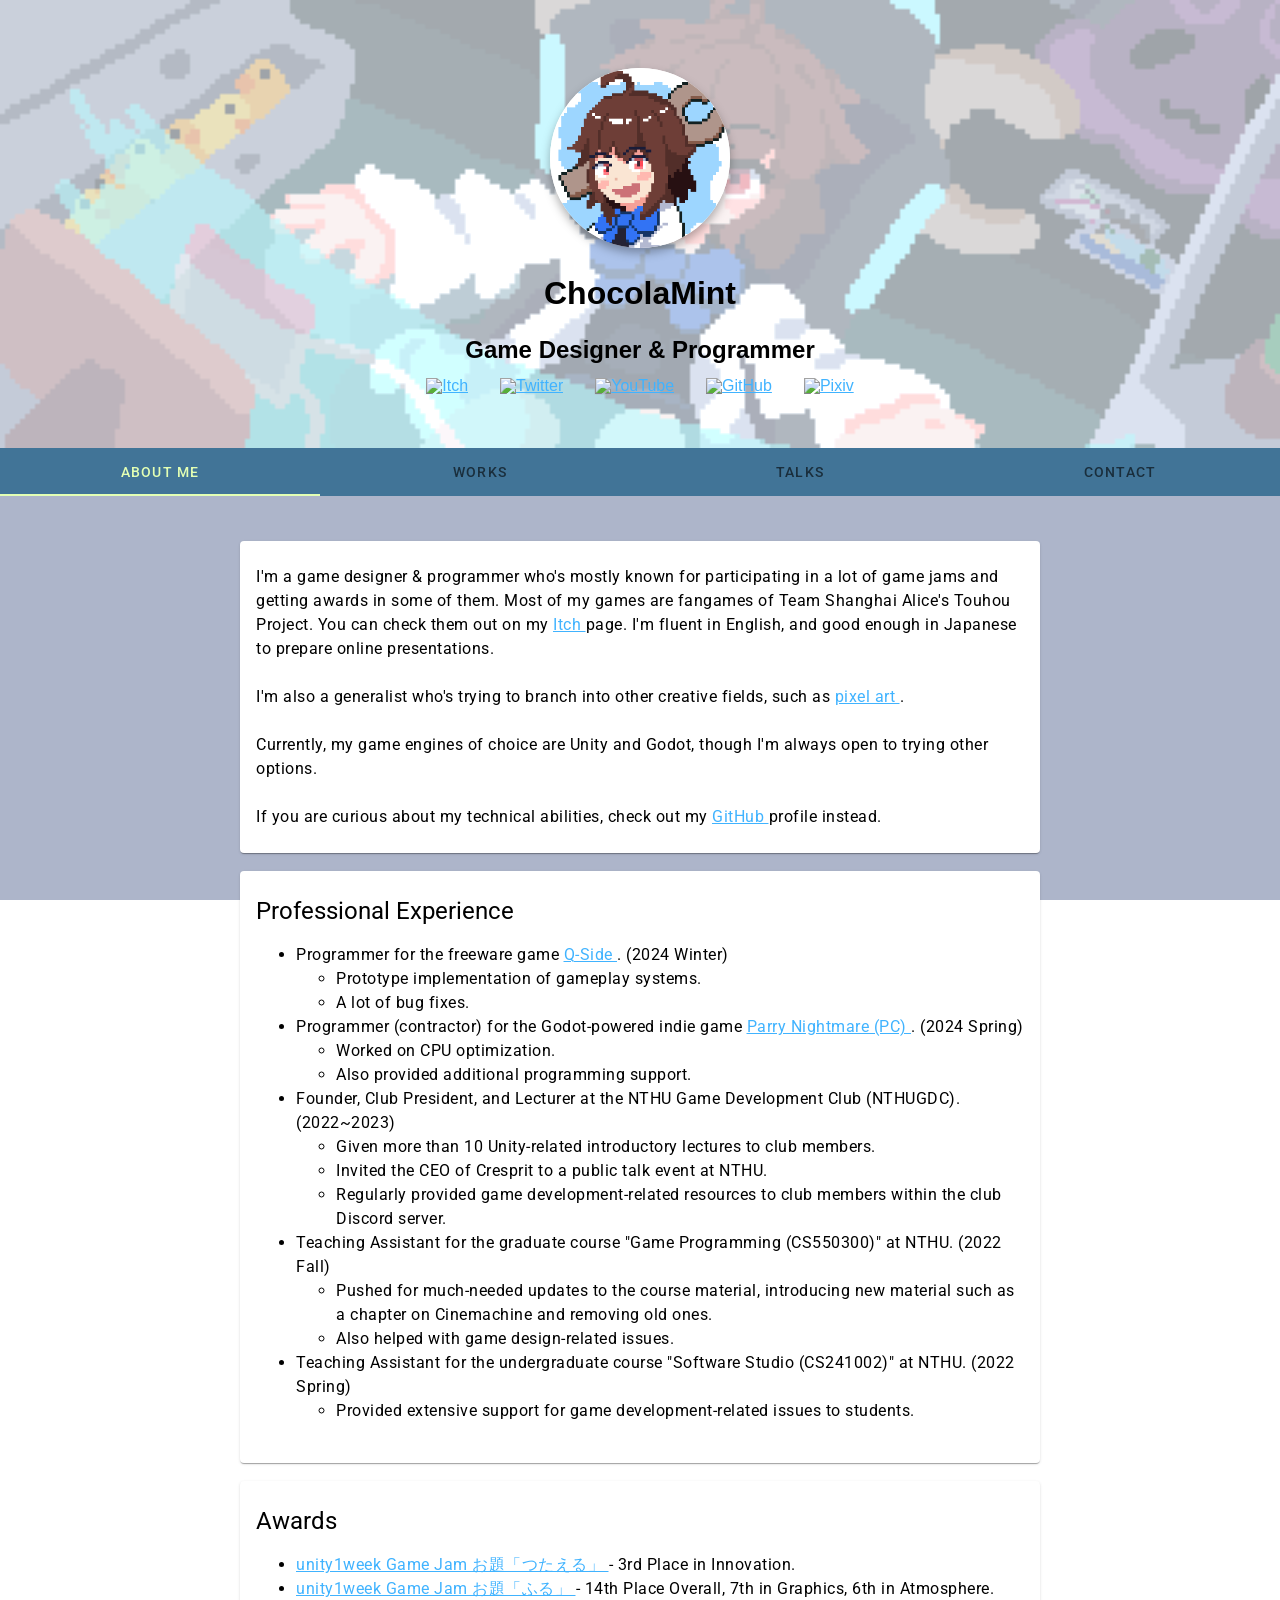
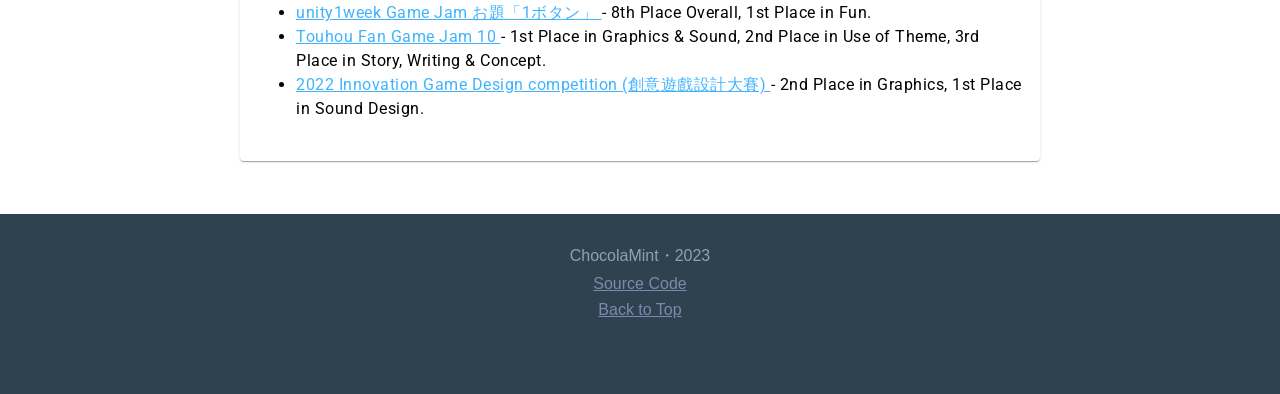
==== index.html @ d9c75a93 "Updates" ====
<!DOCTYPE html>
<html lang="en" style="
max-width: 100vw;
overflow-x: hidden;
font-family:'Trebuchet MS', 'Lucida Sans Unicode', 'Lucida Grande', 'Lucida Sans', Arial, sans-serif;">
	<head>
		<meta charset="utf-8" />
		<title>ChocolaMint | Game Developer</title>
		<link rel="icon" href="./favicon.png" /><!-- SMUI Styles -->
		<link rel="stylesheet" href="/smui.css">
		<!-- Disable dark mode support. It's not worth it. -->
		<!-- <link rel="stylesheet" href="/smui.css" media="(prefers-color-scheme: light)" />
		<link
		  rel="stylesheet"
		  href="/smui-dark.css"
		  media="screen and (prefers-color-scheme: dark)"
		/> -->
		<!-- Material Icons -->
		<link
		rel="stylesheet"
		href="https://fonts.googleapis.com/icon?family=Material+Icons"
		/>
		<!-- Roboto -->
		<link
		rel="stylesheet"
		href="https://fonts.googleapis.com/css?family=Roboto:300,400,500,600,700"
		/>
		<!-- Roboto Mono -->
		<link
		rel="stylesheet"
		href="https://fonts.googleapis.com/css?family=Roboto+Mono"
		/>
		<meta name="viewport" content="width=device-width" />
		<meta name="twitter:card" content="summary"/>
		<meta name="twitter:creator" content="@mintchocolamint"/>
		<meta property="og:url" content="https://chocola-mint.github.io/"/>
		<meta property="og:title" content="ChocolaMint | Game Developer"/>
		<meta property="og:description" content="Primarily a Unity game developer, with interests in many creative fields."/>
		<meta property="og:image" content="https://chocola-mint.github.io/_app/immutable/assets/pfp.1d43b0f7.png"/>
		
		<link href="./_app/immutable/assets/0.60ae09e0.css" rel="stylesheet">
		<link rel="modulepreload" href="./_app/immutable/entry/start.2ab4c7b2.js">
		<link rel="modulepreload" href="./_app/immutable/chunks/index.6505ca0d.js">
		<link rel="modulepreload" href="./_app/immutable/chunks/singletons.123346a7.js">
		<link rel="modulepreload" href="./_app/immutable/chunks/index.0bdc85c2.js">
		<link rel="modulepreload" href="./_app/immutable/entry/app.61a689ea.js">
		<link rel="modulepreload" href="./_app/immutable/nodes/0.50b9c2c6.js">
		<link rel="modulepreload" href="./_app/immutable/chunks/classAdderBuilder.6f523e9e.js">
		<link rel="modulepreload" href="./_app/immutable/chunks/CommonLabel.af6d7fa8.js">
		<link rel="modulepreload" href="./_app/immutable/chunks/animationframe.6c2d92fd.js">
		<link rel="modulepreload" href="./_app/immutable/chunks/stores.284b6453.js">
		<link rel="modulepreload" href="./_app/immutable/chunks/navigation.622e5340.js">
		<link rel="modulepreload" href="./_app/immutable/chunks/OpenInNewTab.e8905700.js">
		<link rel="modulepreload" href="./_app/immutable/nodes/2.5ab613c1.js">
		<link rel="modulepreload" href="./_app/immutable/chunks/Paper.862b4c5c.js">
		<link rel="modulepreload" href="./_app/immutable/chunks/Subtitle.d25e78a5.js"><!-- HEAD_svelte-4kbbjp_START --><link rel="preload" as="image" href="/_app/immutable/assets/itch-io.28e4a34a.svg"><link rel="preload" as="image" href="/_app/immutable/assets/twitter.e86fbac9.svg"><link rel="preload" as="image" href="/_app/immutable/assets/youtube.a72e3cca.svg"><link rel="preload" as="image" href="/_app/immutable/assets/github.7a0dd11e.svg"><link rel="preload" as="image" href="/_app/immutable/assets/pixiv.19b96ef5.png"><link rel="preload" as="image" href="[data-uri]"><link rel="preload" as="image" href="/_app/immutable/assets/banner.f849b83e.png"><!-- HEAD_svelte-4kbbjp_END -->
	</head>
	<body data-sveltekit-preload-data="hover" style="margin:0;">
		<div style="display: contents">




<div class="root" id="top"><div class="bg svelte-14dc48u"></div>
    <header style="background-image:url(/_app/immutable/assets/banner.f849b83e.png)" class="svelte-14dc48u"><div style="height:7.5vh"></div>
        <img src="[data-uri]" class="pfp svelte-14dc48u" alt="Profile">
        <br>
        <h1>ChocolaMint</h1>
        <h2>Game Designer &amp; Programmer</h2>
        <div class="socials svelte-14dc48u"><div class="svelte-2l1e6k"><a href="https://chocola-mint.itch.io" target="_blank" rel="noopener noreferrer" class="svelte-2l1e6k"><img src="/_app/immutable/assets/itch-io.28e4a34a.svg" alt="Itch" class="svelte-2l1e6k">
            </a>
</div>
            <div class="svelte-2l1e6k"><a href="https://twitter.com/mintchocolamint" target="_blank" rel="noopener noreferrer" class="svelte-2l1e6k"><img src="/_app/immutable/assets/twitter.e86fbac9.svg" alt="Twitter" class="svelte-2l1e6k">
            </a>
</div>
            <div class="svelte-2l1e6k"><a href="https://www.youtube.com/@mintchocolamint" target="_blank" rel="noopener noreferrer" class="svelte-2l1e6k"><img src="/_app/immutable/assets/youtube.a72e3cca.svg" alt="YouTube" class="svelte-2l1e6k">
            </a>
</div>
            <div class="svelte-2l1e6k"><a href="https://github.com/chocola-mint" target="_blank" rel="noopener noreferrer" class="svelte-2l1e6k"><img src="/_app/immutable/assets/github.7a0dd11e.svg" alt="GitHub" class="svelte-2l1e6k">
            </a>
</div>
            <div class="svelte-2l1e6k"><a href="https://www.pixiv.net/users/35917669" target="_blank" rel="noopener noreferrer" class="svelte-2l1e6k"><img src="/_app/immutable/assets/pixiv.19b96ef5.png" alt="Pixiv" class="svelte-2l1e6k">
            </a>
</div></div>
        <br></header>
    <div class="main svelte-14dc48u"><div></div>
<div class="mdc-tab-bar" role="tablist" tabindex="0" style="
    position: sticky; top: 0; z-index: 4; background-color:rgb(65, 116, 151);"><div class="mdc-tab-scroller"><div class="mdc-tab-scroller__scroll-area" style=""><div class="mdc-tab-scroller__scroll-content" style=""><a class="mdc-tab mdc-tab--active" style="max-width:25vw" role="tab" aria-selected="true" tabindex="0" href="/" data-sveltekit-preload-data><span class="mdc-tab__content"><span class="mdc-tab__text-label"><div class="label svelte-11iaj42">About Me</div></span>
    </span>
  <span class="mdc-tab-indicator mdc-tab-indicator--active"><span class="mdc-tab-indicator__content mdc-tab-indicator__content--underline" style=""></span>
</span>
  <span class="mdc-tab__ripple"></span></a>
        <a class="mdc-tab" style="max-width:25vw" role="tab" aria-selected="false" tabindex="-1" href="/works" data-sveltekit-preload-data><span class="mdc-tab__content"><span class="mdc-tab__text-label"><div class="label svelte-11iaj42">Works</div></span>
    </span>
  <span class="mdc-tab-indicator"><span class="mdc-tab-indicator__content mdc-tab-indicator__content--underline" style=""></span>
</span>
  <span class="mdc-tab__ripple"></span></a>
        <a class="mdc-tab" style="max-width:25vw" role="tab" aria-selected="false" tabindex="-1" href="/talks" data-sveltekit-preload-data><span class="mdc-tab__content"><span class="mdc-tab__text-label"><div class="label svelte-11iaj42">Talks</div></span>
    </span>
  <span class="mdc-tab-indicator"><span class="mdc-tab-indicator__content mdc-tab-indicator__content--underline" style=""></span>
</span>
  <span class="mdc-tab__ripple"></span></a>
        <a class="mdc-tab" style="max-width:25vw" role="tab" aria-selected="false" tabindex="-1" href="/contact" data-sveltekit-preload-data><span class="mdc-tab__content"><span class="mdc-tab__text-label"><div class="label svelte-11iaj42">Contact</div></span>
    </span>
  <span class="mdc-tab-indicator"><span class="mdc-tab-indicator__content mdc-tab-indicator__content--underline" style=""></span>
</span>
  <span class="mdc-tab__ripple"></span></a>
        </div></div>
</div>
</div>
        <div class="content svelte-14dc48u"><div><div class="smui-paper smui-paper--raised smui-paper--elevation-z1 smui-paper--rounded">
        <div class="smui-paper__content">I&#39;m a game designer &amp; programmer who&#39;s mostly known for participating in a lot of game jams and getting awards in some of them.
            Most of my games are fangames of Team Shanghai Alice&#39;s Touhou Project. You can check them out on my 
            <a href="https://chocola-mint.itch.io" target="_blank" rel="noopener noreferrer" style="">Itch
</a> page. I&#39;m fluent in English, and good enough in Japanese to prepare online presentations.
            <br><br>
            I&#39;m also a generalist who&#39;s trying to branch into other creative fields, such as <a href="https://www.pixiv.net/users/35917669" target="_blank" rel="noopener noreferrer" style="">pixel art
</a>.
            <br><br>
            Currently, my game engines of choice are Unity and Godot, though I&#39;m always open to trying other options.
            <br><br>
            If you are curious about my technical abilities, check out my <a href="https://github.com/chocola-mint" target="_blank" rel="noopener noreferrer" style="">GitHub
</a> profile instead.
        </div>
</div>
    <br>
    <div class="smui-paper smui-paper--raised smui-paper--elevation-z1 smui-paper--rounded"><h5 class="smui-paper__title">Professional Experience</h5>
        <div class="smui-paper__content"><ul><li>Programmer for the freeware game <a href="https://unityroom.com/games/qside" target="_blank" rel="noopener noreferrer" style="">Q-Side
</a>. (2024 Winter)
                    <ul><li>Prototype implementation of gameplay systems.</li>
                        <li>A lot of bug fixes.</li></ul></li>
                <li>Programmer (contractor) for the Godot-powered indie game <a href="https://store.steampowered.com/app/2081230/Parry_Nightmare/" target="_blank" rel="noopener noreferrer" style="">Parry Nightmare (PC)
</a>. (2024 Spring)
                    <ul><li>Worked on CPU optimization.</li>
                        <li>Also provided additional programming support.</li></ul></li>
                <li>Founder, Club President, and Lecturer at the NTHU Game Development Club (NTHUGDC). (2022~2023)
                    <ul><li>Given more than 10 Unity-related introductory lectures to club members.</li>
                        <li>Invited the CEO of Cresprit to a public talk event at NTHU.</li>
                        <li>Regularly provided game development-related resources to club members within the club Discord server.</li></ul></li>
                <li>Teaching Assistant for the graduate course &quot;Game Programming (CS550300)&quot; at NTHU. (2022 Fall)
                    <ul><li>Pushed for much-needed updates to the course material, introducing new material such as a chapter on Cinemachine and removing old ones.</li>
                        <li>Also helped with game design-related issues.</li></ul></li>
                <li>Teaching Assistant for the undergraduate course &quot;Software Studio (CS241002)&quot; at NTHU. (2022 Spring)
                    <ul><li>Provided extensive support for game development-related issues to students.</li></ul></li></ul></div>
</div>
    <br>
    <div class="smui-paper smui-paper--raised smui-paper--elevation-z1 smui-paper--rounded"><h5 class="smui-paper__title">Awards</h5>
        <div class="smui-paper__content"><ul><li><a href="https://unityroom.com/games/shijiquest" target="_blank" rel="noopener noreferrer" style="">unity1week Game Jam お題「つたえる」
</a> - 3rd Place in Innovation.</li>
                <li><a href="https://unityroom.com/games/amebrella" target="_blank" rel="noopener noreferrer" style="">unity1week Game Jam お題「ふる」
</a> - 14th Place Overall, 7th in Graphics, 6th in Atmosphere.</li>
                <li><a href="https://unityroom.com/games/hakase-vs-kaiju" target="_blank" rel="noopener noreferrer" style="">unity1week Game Jam お題「1ボタン」
</a> - 8th Place Overall, 1st Place in Fun.</li>
                <li><a href="https://itch.io/jam/touhou-jam-10/rate/1897690" target="_blank" rel="noopener noreferrer" style="">Touhou Fan Game Jam 10
</a> - 1st Place in Graphics &amp; Sound, 2nd Place in Use of Theme, 3rd Place in Story, Writing &amp; Concept.</li>
                <li><a href="https://chocola-mint.itch.io/lucid-dive" target="_blank" rel="noopener noreferrer" style="">2022 Innovation Game Design competition (創意遊戲設計大賽)
</a> - 2nd Place in Graphics, 1st Place in Sound Design.</li></ul></div>
</div>
    
</div></div>
        <br></div>
    <footer class="svelte-14dc48u"><div style="position:relative;top:2em;align-items:center;display:flex;flex-direction:column;gap=10px"><div>ChocolaMint・2023</div>
            <div style="margin-top:0.5em"><a href="https://github.com/chocola-mint/chocola-mint.github.io" target="_blank" rel="noopener noreferrer" style="color:rgb(126, 136, 175)">Source Code
</a></div>
            
            <div style="margin-top:0.5em"><a href="#top" style="color:rgb(126, 136, 175)">Back to Top</a></div></div></footer>
</div>


			
			<script>
				{
					__sveltekit_tthb94 = {
						base: new URL(".", location).pathname.slice(0, -1),
						env: {}
					};

					const element = document.currentScript.parentElement;

					const data = [null,null];

					Promise.all([
						import("./_app/immutable/entry/start.2ab4c7b2.js"),
						import("./_app/immutable/entry/app.61a689ea.js")
					]).then(([kit, app]) => {
						kit.start(app, element, {
							node_ids: [0, 2],
							data,
							form: null,
							error: null
						});
					});
				}
			</script>
		</div>
	</body>
</html>
---- smui.css ----
html,body{background-color:#fff;color:#000}a{color:#40b3ff}a:visited{color:#007dcf}.mdc-touch-target-wrapper{display:inline}.mdc-elevation-overlay{position:absolute;border-radius:inherit;pointer-events:none;opacity:0;opacity:var(--mdc-elevation-overlay-opacity, 0);transition:opacity 280ms cubic-bezier(0.4, 0, 0.2, 1);background-color:#fff;background-color:var(--mdc-elevation-overlay-color, #fff)}.mdc-button{position:relative;display:inline-flex;align-items:center;justify-content:center;box-sizing:border-box;min-width:64px;border:none;outline:none;line-height:inherit;user-select:none;-webkit-appearance:none;overflow:visible;vertical-align:middle;background:rgba(0,0,0,0)}.mdc-button .mdc-elevation-overlay{width:100%;height:100%;top:0;left:0}.mdc-button::-moz-focus-inner{padding:0;border:0}.mdc-button:active{outline:none}.mdc-button:hover{cursor:pointer}.mdc-button:disabled{cursor:default;pointer-events:none}.mdc-button .mdc-button__icon{margin-left:0;margin-right:8px;display:inline-block;position:relative;vertical-align:top}[dir=rtl] .mdc-button .mdc-button__icon,.mdc-button .mdc-button__icon[dir=rtl]{margin-left:8px;margin-right:0}.mdc-button .mdc-button__label{position:relative}.mdc-button .mdc-button__focus-ring{display:none}@media screen and (forced-colors: active){.mdc-button.mdc-ripple-upgraded--background-focused .mdc-button__focus-ring,.mdc-button:not(.mdc-ripple-upgraded):focus .mdc-button__focus-ring{pointer-events:none;border:2px solid rgba(0,0,0,0);border-radius:6px;box-sizing:content-box;position:absolute;top:50%;left:50%;transform:translate(-50%, -50%);height:calc(100% + 4px);width:calc(100% + 4px);display:block}}@media screen and (forced-colors: active)and (forced-colors: active){.mdc-button.mdc-ripple-upgraded--background-focused .mdc-button__focus-ring,.mdc-button:not(.mdc-ripple-upgraded):focus .mdc-button__focus-ring{border-color:CanvasText}}@media screen and (forced-colors: active){.mdc-button.mdc-ripple-upgraded--background-focused .mdc-button__focus-ring::after,.mdc-button:not(.mdc-ripple-upgraded):focus .mdc-button__focus-ring::after{content:"";border:2px solid rgba(0,0,0,0);border-radius:8px;display:block;position:absolute;top:50%;left:50%;transform:translate(-50%, -50%);height:calc(100% + 4px);width:calc(100% + 4px)}}@media screen and (forced-colors: active)and (forced-colors: active){.mdc-button.mdc-ripple-upgraded--background-focused .mdc-button__focus-ring::after,.mdc-button:not(.mdc-ripple-upgraded):focus .mdc-button__focus-ring::after{border-color:CanvasText}}.mdc-button .mdc-button__touch{position:absolute;top:50%;height:48px;left:0;right:0;transform:translateY(-50%)}.mdc-button__label+.mdc-button__icon{margin-left:8px;margin-right:0}[dir=rtl] .mdc-button__label+.mdc-button__icon,.mdc-button__label+.mdc-button__icon[dir=rtl]{margin-left:0;margin-right:8px}svg.mdc-button__icon{fill:currentColor}.mdc-button--touch{margin-top:6px;margin-bottom:6px}.mdc-button{-moz-osx-font-smoothing:grayscale;-webkit-font-smoothing:antialiased;font-family:Roboto, sans-serif;font-family:var(--mdc-typography-button-font-family, var(--mdc-typography-font-family, Roboto, sans-serif));text-decoration:none;text-decoration:var(--mdc-typography-button-text-decoration, none)}.mdc-button{padding:0 8px 0 8px}.mdc-button--unelevated{transition:box-shadow 280ms cubic-bezier(0.4, 0, 0.2, 1);padding:0 16px 0 16px}.mdc-button--unelevated.mdc-button--icon-trailing{padding:0 12px 0 16px}.mdc-button--unelevated.mdc-button--icon-leading{padding:0 16px 0 12px}.mdc-button--raised{transition:box-shadow 280ms cubic-bezier(0.4, 0, 0.2, 1);padding:0 16px 0 16px}.mdc-button--raised.mdc-button--icon-trailing{padding:0 12px 0 16px}.mdc-button--raised.mdc-button--icon-leading{padding:0 16px 0 12px}.mdc-button--outlined{border-style:solid;transition:border 280ms cubic-bezier(0.4, 0, 0.2, 1)}.mdc-button--outlined .mdc-button__ripple{border-style:solid;border-color:rgba(0,0,0,0)}@keyframes mdc-ripple-fg-radius-in{from{animation-timing-function:cubic-bezier(0.4, 0, 0.2, 1);transform:translate(var(--mdc-ripple-fg-translate-start, 0)) scale(1)}to{transform:translate(var(--mdc-ripple-fg-translate-end, 0)) scale(var(--mdc-ripple-fg-scale, 1))}}@keyframes mdc-ripple-fg-opacity-in{from{animation-timing-function:linear;opacity:0}to{opacity:var(--mdc-ripple-fg-opacity, 0)}}@keyframes mdc-ripple-fg-opacity-out{from{animation-timing-function:linear;opacity:var(--mdc-ripple-fg-opacity, 0)}to{opacity:0}}.mdc-button{--mdc-ripple-fg-size: 0;--mdc-ripple-left: 0;--mdc-ripple-top: 0;--mdc-ripple-fg-scale: 1;--mdc-ripple-fg-translate-end: 0;--mdc-ripple-fg-translate-start: 0;-webkit-tap-highlight-color:rgba(0,0,0,0);will-change:transform,opacity}.mdc-button .mdc-button__ripple::before,.mdc-button .mdc-button__ripple::after{position:absolute;border-radius:50%;opacity:0;pointer-events:none;content:""}.mdc-button .mdc-button__ripple::before{transition:opacity 15ms linear,background-color 15ms linear;z-index:1;z-index:var(--mdc-ripple-z-index, 1)}.mdc-button .mdc-button__ripple::after{z-index:0;z-index:var(--mdc-ripple-z-index, 0)}.mdc-button.mdc-ripple-upgraded .mdc-button__ripple::before{transform:scale(var(--mdc-ripple-fg-scale, 1))}.mdc-button.mdc-ripple-upgraded .mdc-button__ripple::after{top:0;left:0;transform:scale(0);transform-origin:center center}.mdc-button.mdc-ripple-upgraded--unbounded .mdc-button__ripple::after{top:var(--mdc-ripple-top, 0);left:var(--mdc-ripple-left, 0)}.mdc-button.mdc-ripple-upgraded--foreground-activation .mdc-button__ripple::after{animation:mdc-ripple-fg-radius-in 225ms forwards,mdc-ripple-fg-opacity-in 75ms forwards}.mdc-button.mdc-ripple-upgraded--foreground-deactivation .mdc-button__ripple::after{animation:mdc-ripple-fg-opacity-out 150ms;transform:translate(var(--mdc-ripple-fg-translate-end, 0)) scale(var(--mdc-ripple-fg-scale, 1))}.mdc-button .mdc-button__ripple::before,.mdc-button .mdc-button__ripple::after{top:calc(50% - 100%);left:calc(50% - 100%);width:200%;height:200%}.mdc-button.mdc-ripple-upgraded .mdc-button__ripple::after{width:var(--mdc-ripple-fg-size, 100%);height:var(--mdc-ripple-fg-size, 100%)}.mdc-button__ripple{position:absolute;box-sizing:content-box;overflow:hidden;z-index:0;top:0;left:0;bottom:0;right:0}.mdc-button{font-family:Roboto, sans-serif;font-family:var(--mdc-text-button-label-text-font, var(--mdc-typography-button-font-family, var(--mdc-typography-font-family, Roboto, sans-serif)));font-size:0.875rem;font-size:var(--mdc-text-button-label-text-size, var(--mdc-typography-button-font-size, 0.875rem));letter-spacing:0.0892857143em;letter-spacing:var(--mdc-text-button-label-text-tracking, var(--mdc-typography-button-letter-spacing, 0.0892857143em));font-weight:500;font-weight:var(--mdc-text-button-label-text-weight, var(--mdc-typography-button-font-weight, 500));text-transform:uppercase;text-transform:var(--mdc-text-button-label-text-transform, var(--mdc-typography-button-text-transform, uppercase));height:36px;height:var(--mdc-text-button-container-height, 36px);border-radius:4px;border-radius:var(--mdc-text-button-container-shape, var(--mdc-shape-small, 4px))}.mdc-button:not(:disabled){color:#e3ffb4;color:var(--mdc-text-button-label-text-color, var(--mdc-theme-primary, #e3ffb4))}.mdc-button:disabled{color:rgba(0, 0, 0, 0.38);color:var(--mdc-text-button-disabled-label-text-color, rgba(0, 0, 0, 0.38))}.mdc-button .mdc-button__icon{font-size:1.125rem;font-size:var(--mdc-text-button-with-icon-icon-size, 1.125rem);width:1.125rem;width:var(--mdc-text-button-with-icon-icon-size, 1.125rem);height:1.125rem;height:var(--mdc-text-button-with-icon-icon-size, 1.125rem)}.mdc-button .mdc-button__ripple::before,.mdc-button .mdc-button__ripple::after{background-color:#e3ffb4;background-color:var(--mdc-text-button-hover-state-layer-color, var(--mdc-theme-primary, #e3ffb4))}.mdc-button:hover .mdc-button__ripple::before,.mdc-button.mdc-ripple-surface--hover .mdc-button__ripple::before{opacity:0.04;opacity:var(--mdc-text-button-hover-state-layer-opacity, 0.04)}.mdc-button.mdc-ripple-upgraded--background-focused .mdc-button__ripple::before,.mdc-button:not(.mdc-ripple-upgraded):focus .mdc-button__ripple::before{transition-duration:75ms;opacity:0.12;opacity:var(--mdc-text-button-focus-state-layer-opacity, 0.12)}.mdc-button:not(.mdc-ripple-upgraded) .mdc-button__ripple::after{transition:opacity 150ms linear}.mdc-button:not(.mdc-ripple-upgraded):active .mdc-button__ripple::after{transition-duration:75ms;opacity:0.12;opacity:var(--mdc-text-button-pressed-state-layer-opacity, 0.12)}.mdc-button.mdc-ripple-upgraded{--mdc-ripple-fg-opacity:var(--mdc-text-button-pressed-state-layer-opacity, 0.12)}.mdc-button .mdc-button__ripple{border-radius:4px;border-radius:var(--mdc-text-button-container-shape, var(--mdc-shape-small, 4px))}.mdc-button--unelevated{font-family:Roboto, sans-serif;font-family:var(--mdc-filled-button-label-text-font, var(--mdc-typography-button-font-family, var(--mdc-typography-font-family, Roboto, sans-serif)));font-size:0.875rem;font-size:var(--mdc-filled-button-label-text-size, var(--mdc-typography-button-font-size, 0.875rem));letter-spacing:0.0892857143em;letter-spacing:var(--mdc-filled-button-label-text-tracking, var(--mdc-typography-button-letter-spacing, 0.0892857143em));font-weight:500;font-weight:var(--mdc-filled-button-label-text-weight, var(--mdc-typography-button-font-weight, 500));text-transform:uppercase;text-transform:var(--mdc-filled-button-label-text-transform, var(--mdc-typography-button-text-transform, uppercase));height:36px;height:var(--mdc-filled-button-container-height, 36px);border-radius:4px;border-radius:var(--mdc-filled-button-container-shape, var(--mdc-shape-small, 4px))}.mdc-button--unelevated:not(:disabled){background-color:#e3ffb4;background-color:var(--mdc-filled-button-container-color, var(--mdc-theme-primary, #e3ffb4))}.mdc-button--unelevated:disabled{background-color:rgba(0, 0, 0, 0.12);background-color:var(--mdc-filled-button-disabled-container-color, rgba(0, 0, 0, 0.12))}.mdc-button--unelevated:not(:disabled){color:#000;color:var(--mdc-filled-button-label-text-color, var(--mdc-theme-on-primary, #000))}.mdc-button--unelevated:disabled{color:rgba(0, 0, 0, 0.38);color:var(--mdc-filled-button-disabled-label-text-color, rgba(0, 0, 0, 0.38))}.mdc-button--unelevated .mdc-button__icon{font-size:1.125rem;font-size:var(--mdc-filled-button-with-icon-icon-size, 1.125rem);width:1.125rem;width:var(--mdc-filled-button-with-icon-icon-size, 1.125rem);height:1.125rem;height:var(--mdc-filled-button-with-icon-icon-size, 1.125rem)}.mdc-button--unelevated .mdc-button__ripple::before,.mdc-button--unelevated .mdc-button__ripple::after{background-color:#000;background-color:var(--mdc-filled-button-hover-state-layer-color, var(--mdc-theme-on-primary, #000))}.mdc-button--unelevated:hover .mdc-button__ripple::before,.mdc-button--unelevated.mdc-ripple-surface--hover .mdc-button__ripple::before{opacity:0.08;opacity:var(--mdc-filled-button-hover-state-layer-opacity, 0.08)}.mdc-button--unelevated.mdc-ripple-upgraded--background-focused .mdc-button__ripple::before,.mdc-button--unelevated:not(.mdc-ripple-upgraded):focus .mdc-button__ripple::before{transition-duration:75ms;opacity:0.24;opacity:var(--mdc-filled-button-focus-state-layer-opacity, 0.24)}.mdc-button--unelevated:not(.mdc-ripple-upgraded) .mdc-button__ripple::after{transition:opacity 150ms linear}.mdc-button--unelevated:not(.mdc-ripple-upgraded):active .mdc-button__ripple::after{transition-duration:75ms;opacity:0.24;opacity:var(--mdc-filled-button-pressed-state-layer-opacity, 0.24)}.mdc-button--unelevated.mdc-ripple-upgraded{--mdc-ripple-fg-opacity:var(--mdc-filled-button-pressed-state-layer-opacity, 0.24)}.mdc-button--unelevated .mdc-button__ripple{border-radius:4px;border-radius:var(--mdc-filled-button-container-shape, var(--mdc-shape-small, 4px))}.mdc-button--raised{font-family:Roboto, sans-serif;font-family:var(--mdc-protected-button-label-text-font, var(--mdc-typography-button-font-family, var(--mdc-typography-font-family, Roboto, sans-serif)));font-size:0.875rem;font-size:var(--mdc-protected-button-label-text-size, var(--mdc-typography-button-font-size, 0.875rem));letter-spacing:0.0892857143em;letter-spacing:var(--mdc-protected-button-label-text-tracking, var(--mdc-typography-button-letter-spacing, 0.0892857143em));font-weight:500;font-weight:var(--mdc-protected-button-label-text-weight, var(--mdc-typography-button-font-weight, 500));text-transform:uppercase;text-transform:var(--mdc-protected-button-label-text-transform, var(--mdc-typography-button-text-transform, uppercase));height:36px;height:var(--mdc-protected-button-container-height, 36px);border-radius:4px;border-radius:var(--mdc-protected-button-container-shape, var(--mdc-shape-small, 4px));--mdc-elevation-box-shadow-for-gss:0px 3px 1px -2px rgba(0, 0, 0, 0.2), 0px 2px 2px 0px rgba(0, 0, 0, 0.14), 0px 1px 5px 0px rgba(0, 0, 0, 0.12);box-shadow:0px 3px 1px -2px rgba(0, 0, 0, 0.2), 0px 2px 2px 0px rgba(0, 0, 0, 0.14), 0px 1px 5px 0px rgba(0, 0, 0, 0.12);box-shadow:var(--mdc-protected-button-container-elevation, var(--mdc-elevation-box-shadow-for-gss))}.mdc-button--raised:not(:disabled){background-color:#e3ffb4;background-color:var(--mdc-protected-button-container-color, var(--mdc-theme-primary, #e3ffb4))}.mdc-button--raised:disabled{background-color:rgba(0, 0, 0, 0.12);background-color:var(--mdc-protected-button-disabled-container-color, rgba(0, 0, 0, 0.12))}.mdc-button--raised:not(:disabled){color:#000;color:var(--mdc-protected-button-label-text-color, var(--mdc-theme-on-primary, #000))}.mdc-button--raised:disabled{color:rgba(0, 0, 0, 0.38);color:var(--mdc-protected-button-disabled-label-text-color, rgba(0, 0, 0, 0.38))}.mdc-button--raised .mdc-button__icon{font-size:1.125rem;font-size:var(--mdc-protected-button-with-icon-icon-size, 1.125rem);width:1.125rem;width:var(--mdc-protected-button-with-icon-icon-size, 1.125rem);height:1.125rem;height:var(--mdc-protected-button-with-icon-icon-size, 1.125rem)}.mdc-button--raised .mdc-button__ripple::before,.mdc-button--raised .mdc-button__ripple::after{background-color:#000;background-color:var(--mdc-protected-button-hover-state-layer-color, var(--mdc-theme-on-primary, #000))}.mdc-button--raised:hover .mdc-button__ripple::before,.mdc-button--raised.mdc-ripple-surface--hover .mdc-button__ripple::before{opacity:0.08;opacity:var(--mdc-protected-button-hover-state-layer-opacity, 0.08)}.mdc-button--raised.mdc-ripple-upgraded--background-focused .mdc-button__ripple::before,.mdc-button--raised:not(.mdc-ripple-upgraded):focus .mdc-button__ripple::before{transition-duration:75ms;opacity:0.24;opacity:var(--mdc-protected-button-focus-state-layer-opacity, 0.24)}.mdc-button--raised:not(.mdc-ripple-upgraded) .mdc-button__ripple::after{transition:opacity 150ms linear}.mdc-button--raised:not(.mdc-ripple-upgraded):active .mdc-button__ripple::after{transition-duration:75ms;opacity:0.24;opacity:var(--mdc-protected-button-pressed-state-layer-opacity, 0.24)}.mdc-button--raised.mdc-ripple-upgraded{--mdc-ripple-fg-opacity:var(--mdc-protected-button-pressed-state-layer-opacity, 0.24)}.mdc-button--raised .mdc-button__ripple{border-radius:4px;border-radius:var(--mdc-protected-button-container-shape, var(--mdc-shape-small, 4px))}.mdc-button--raised.mdc-ripple-upgraded--background-focused,.mdc-button--raised:not(.mdc-ripple-upgraded):focus{--mdc-elevation-box-shadow-for-gss:0px 2px 4px -1px rgba(0, 0, 0, 0.2), 0px 4px 5px 0px rgba(0, 0, 0, 0.14), 0px 1px 10px 0px rgba(0, 0, 0, 0.12);box-shadow:0px 2px 4px -1px rgba(0, 0, 0, 0.2), 0px 4px 5px 0px rgba(0, 0, 0, 0.14), 0px 1px 10px 0px rgba(0, 0, 0, 0.12);box-shadow:var(--mdc-protected-button-focus-container-elevation, var(--mdc-elevation-box-shadow-for-gss))}.mdc-button--raised:hover{--mdc-elevation-box-shadow-for-gss:0px 2px 4px -1px rgba(0, 0, 0, 0.2), 0px 4px 5px 0px rgba(0, 0, 0, 0.14), 0px 1px 10px 0px rgba(0, 0, 0, 0.12);box-shadow:0px 2px 4px -1px rgba(0, 0, 0, 0.2), 0px 4px 5px 0px rgba(0, 0, 0, 0.14), 0px 1px 10px 0px rgba(0, 0, 0, 0.12);box-shadow:var(--mdc-protected-button-hover-container-elevation, var(--mdc-elevation-box-shadow-for-gss))}.mdc-button--raised:not(:disabled):active{--mdc-elevation-box-shadow-for-gss:0px 5px 5px -3px rgba(0, 0, 0, 0.2), 0px 8px 10px 1px rgba(0, 0, 0, 0.14), 0px 3px 14px 2px rgba(0, 0, 0, 0.12);box-shadow:0px 5px 5px -3px rgba(0, 0, 0, 0.2), 0px 8px 10px 1px rgba(0, 0, 0, 0.14), 0px 3px 14px 2px rgba(0, 0, 0, 0.12);box-shadow:var(--mdc-protected-button-pressed-container-elevation, var(--mdc-elevation-box-shadow-for-gss))}.mdc-button--raised:disabled{--mdc-elevation-box-shadow-for-gss:0px 0px 0px 0px rgba(0, 0, 0, 0.2), 0px 0px 0px 0px rgba(0, 0, 0, 0.14), 0px 0px 0px 0px rgba(0, 0, 0, 0.12);box-shadow:0px 0px 0px 0px rgba(0, 0, 0, 0.2), 0px 0px 0px 0px rgba(0, 0, 0, 0.14), 0px 0px 0px 0px rgba(0, 0, 0, 0.12);box-shadow:var(--mdc-protected-button-disabled-container-elevation, var(--mdc-elevation-box-shadow-for-gss))}.mdc-button--outlined{font-family:Roboto, sans-serif;font-family:var(--mdc-outlined-button-label-text-font, var(--mdc-typography-button-font-family, var(--mdc-typography-font-family, Roboto, sans-serif)));font-size:0.875rem;font-size:var(--mdc-outlined-button-label-text-size, var(--mdc-typography-button-font-size, 0.875rem));letter-spacing:0.0892857143em;letter-spacing:var(--mdc-outlined-button-label-text-tracking, var(--mdc-typography-button-letter-spacing, 0.0892857143em));font-weight:500;font-weight:var(--mdc-outlined-button-label-text-weight, var(--mdc-typography-button-font-weight, 500));text-transform:uppercase;text-transform:var(--mdc-outlined-button-label-text-transform, var(--mdc-typography-button-text-transform, uppercase));height:36px;height:var(--mdc-outlined-button-container-height, 36px);border-radius:4px;border-radius:var(--mdc-outlined-button-container-shape, var(--mdc-shape-small, 4px));padding:0 15px 0 15px;border-width:1px;border-width:var(--mdc-outlined-button-outline-width, 1px)}.mdc-button--outlined:not(:disabled){color:#e3ffb4;color:var(--mdc-outlined-button-label-text-color, var(--mdc-theme-primary, #e3ffb4))}.mdc-button--outlined:disabled{color:rgba(0, 0, 0, 0.38);color:var(--mdc-outlined-button-disabled-label-text-color, rgba(0, 0, 0, 0.38))}.mdc-button--outlined .mdc-button__icon{font-size:1.125rem;font-size:var(--mdc-outlined-button-with-icon-icon-size, 1.125rem);width:1.125rem;width:var(--mdc-outlined-button-with-icon-icon-size, 1.125rem);height:1.125rem;height:var(--mdc-outlined-button-with-icon-icon-size, 1.125rem)}.mdc-button--outlined .mdc-button__ripple::before,.mdc-button--outlined .mdc-button__ripple::after{background-color:#e3ffb4;background-color:var(--mdc-outlined-button-hover-state-layer-color, var(--mdc-theme-primary, #e3ffb4))}.mdc-button--outlined:hover .mdc-button__ripple::before,.mdc-button--outlined.mdc-ripple-surface--hover .mdc-button__ripple::before{opacity:0.04;opacity:var(--mdc-outlined-button-hover-state-layer-opacity, 0.04)}.mdc-button--outlined.mdc-ripple-upgraded--background-focused .mdc-button__ripple::before,.mdc-button--outlined:not(.mdc-ripple-upgraded):focus .mdc-button__ripple::before{transition-duration:75ms;opacity:0.12;opacity:var(--mdc-outlined-button-focus-state-layer-opacity, 0.12)}.mdc-button--outlined:not(.mdc-ripple-upgraded) .mdc-button__ripple::after{transition:opacity 150ms linear}.mdc-button--outlined:not(.mdc-ripple-upgraded):active .mdc-button__ripple::after{transition-duration:75ms;opacity:0.12;opacity:var(--mdc-outlined-button-pressed-state-layer-opacity, 0.12)}.mdc-button--outlined.mdc-ripple-upgraded{--mdc-ripple-fg-opacity:var(--mdc-outlined-button-pressed-state-layer-opacity, 0.12)}.mdc-button--outlined .mdc-button__ripple{border-radius:4px;border-radius:var(--mdc-outlined-button-container-shape, var(--mdc-shape-small, 4px))}.mdc-button--outlined:not(:disabled){border-color:rgba(0, 0, 0, 0.12);border-color:var(--mdc-outlined-button-outline-color, rgba(0, 0, 0, 0.12))}.mdc-button--outlined:disabled{border-color:rgba(0, 0, 0, 0.12);border-color:var(--mdc-outlined-button-disabled-outline-color, rgba(0, 0, 0, 0.12))}.mdc-button--outlined.mdc-button--icon-trailing{padding:0 11px 0 15px}.mdc-button--outlined.mdc-button--icon-leading{padding:0 15px 0 11px}.mdc-button--outlined .mdc-button__ripple{top:-1px;left:-1px;bottom:-1px;right:-1px;border-width:1px;border-width:var(--mdc-outlined-button-outline-width, 1px)}.mdc-button--outlined .mdc-button__touch{left:calc(-1 * 1px);left:calc(-1 * var(--mdc-outlined-button-outline-width, 1px));width:calc(100% + 2 * 1px);width:calc(100% + 2 * var(--mdc-outlined-button-outline-width, 1px))}.mdc-button--raised .mdc-button__icon,.mdc-button--unelevated .mdc-button__icon,.mdc-button--outlined .mdc-button__icon{margin-left:-4px;margin-right:8px}[dir=rtl] .mdc-button--raised .mdc-button__icon,[dir=rtl] .mdc-button--unelevated .mdc-button__icon,[dir=rtl] .mdc-button--outlined .mdc-button__icon,.mdc-button--raised .mdc-button__icon[dir=rtl],.mdc-button--unelevated .mdc-button__icon[dir=rtl],.mdc-button--outlined .mdc-button__icon[dir=rtl]{margin-left:8px;margin-right:-4px}.mdc-button--raised .mdc-button__label+.mdc-button__icon,.mdc-button--unelevated .mdc-button__label+.mdc-button__icon,.mdc-button--outlined .mdc-button__label+.mdc-button__icon{margin-left:8px;margin-right:-4px}[dir=rtl] .mdc-button--raised .mdc-button__label+.mdc-button__icon,[dir=rtl] .mdc-button--unelevated .mdc-button__label+.mdc-button__icon,[dir=rtl] .mdc-button--outlined .mdc-button__label+.mdc-button__icon,.mdc-button--raised .mdc-button__label+.mdc-button__icon[dir=rtl],.mdc-button--unelevated .mdc-button__label+.mdc-button__icon[dir=rtl],.mdc-button--outlined .mdc-button__label+.mdc-button__icon[dir=rtl]{margin-left:-4px;margin-right:8px}.mdc-ripple-surface{--mdc-ripple-fg-size: 0;--mdc-ripple-left: 0;--mdc-ripple-top: 0;--mdc-ripple-fg-scale: 1;--mdc-ripple-fg-translate-end: 0;--mdc-ripple-fg-translate-start: 0;-webkit-tap-highlight-color:rgba(0,0,0,0);will-change:transform,opacity;position:relative;outline:none;overflow:hidden}.mdc-ripple-surface::before,.mdc-ripple-surface::after{position:absolute;border-radius:50%;opacity:0;pointer-events:none;content:""}.mdc-ripple-surface::before{transition:opacity 15ms linear,background-color 15ms linear;z-index:1;z-index:var(--mdc-ripple-z-index, 1)}.mdc-ripple-surface::after{z-index:0;z-index:var(--mdc-ripple-z-index, 0)}.mdc-ripple-surface.mdc-ripple-upgraded::before{transform:scale(var(--mdc-ripple-fg-scale, 1))}.mdc-ripple-surface.mdc-ripple-upgraded::after{top:0;left:0;transform:scale(0);transform-origin:center center}.mdc-ripple-surface.mdc-ripple-upgraded--unbounded::after{top:var(--mdc-ripple-top, 0);left:var(--mdc-ripple-left, 0)}.mdc-ripple-surface.mdc-ripple-upgraded--foreground-activation::after{animation:mdc-ripple-fg-radius-in 225ms forwards,mdc-ripple-fg-opacity-in 75ms forwards}.mdc-ripple-surface.mdc-ripple-upgraded--foreground-deactivation::after{animation:mdc-ripple-fg-opacity-out 150ms;transform:translate(var(--mdc-ripple-fg-translate-end, 0)) scale(var(--mdc-ripple-fg-scale, 1))}.mdc-ripple-surface::before,.mdc-ripple-surface::after{top:calc(50% - 100%);left:calc(50% - 100%);width:200%;height:200%}.mdc-ripple-surface.mdc-ripple-upgraded::after{width:var(--mdc-ripple-fg-size, 100%);height:var(--mdc-ripple-fg-size, 100%)}.mdc-ripple-surface[data-mdc-ripple-is-unbounded],.mdc-ripple-upgraded--unbounded{overflow:visible}.mdc-ripple-surface[data-mdc-ripple-is-unbounded]::before,.mdc-ripple-surface[data-mdc-ripple-is-unbounded]::after,.mdc-ripple-upgraded--unbounded::before,.mdc-ripple-upgraded--unbounded::after{top:calc(50% - 50%);left:calc(50% - 50%);width:100%;height:100%}.mdc-ripple-surface[data-mdc-ripple-is-unbounded].mdc-ripple-upgraded::before,.mdc-ripple-surface[data-mdc-ripple-is-unbounded].mdc-ripple-upgraded::after,.mdc-ripple-upgraded--unbounded.mdc-ripple-upgraded::before,.mdc-ripple-upgraded--unbounded.mdc-ripple-upgraded::after{top:var(--mdc-ripple-top, calc(50% - 50%));left:var(--mdc-ripple-left, calc(50% - 50%));width:var(--mdc-ripple-fg-size, 100%);height:var(--mdc-ripple-fg-size, 100%)}.mdc-ripple-surface[data-mdc-ripple-is-unbounded].mdc-ripple-upgraded::after,.mdc-ripple-upgraded--unbounded.mdc-ripple-upgraded::after{width:var(--mdc-ripple-fg-size, 100%);height:var(--mdc-ripple-fg-size, 100%)}.mdc-ripple-surface::before,.mdc-ripple-surface::after{background-color:#000;background-color:var(--mdc-ripple-color, #000)}.mdc-ripple-surface:hover::before,.mdc-ripple-surface.mdc-ripple-surface--hover::before{opacity:0.04;opacity:var(--mdc-ripple-hover-opacity, 0.04)}.mdc-ripple-surface.mdc-ripple-upgraded--background-focused::before,.mdc-ripple-surface:not(.mdc-ripple-upgraded):focus::before{transition-duration:75ms;opacity:0.12;opacity:var(--mdc-ripple-focus-opacity, 0.12)}.mdc-ripple-surface:not(.mdc-ripple-upgraded)::after{transition:opacity 150ms linear}.mdc-ripple-surface:not(.mdc-ripple-upgraded):active::after{transition-duration:75ms;opacity:0.12;opacity:var(--mdc-ripple-press-opacity, 0.12)}.mdc-ripple-surface.mdc-ripple-upgraded{--mdc-ripple-fg-opacity:var(--mdc-ripple-press-opacity, 0.12)}.smui-ripple-surface--primary::before,.smui-ripple-surface--primary::after{background-color:#e3ffb4;background-color:var(--mdc-ripple-color, var(--mdc-theme-primary, #e3ffb4))}.smui-ripple-surface--primary:hover::before,.smui-ripple-surface--primary.mdc-ripple-surface--hover::before{opacity:0.08;opacity:var(--mdc-ripple-hover-opacity, 0.08)}.smui-ripple-surface--primary.mdc-ripple-upgraded--background-focused::before,.smui-ripple-surface--primary:not(.mdc-ripple-upgraded):focus::before{transition-duration:75ms;opacity:0.24;opacity:var(--mdc-ripple-focus-opacity, 0.24)}.smui-ripple-surface--primary:not(.mdc-ripple-upgraded)::after{transition:opacity 150ms linear}.smui-ripple-surface--primary:not(.mdc-ripple-upgraded):active::after{transition-duration:75ms;opacity:0.24;opacity:var(--mdc-ripple-press-opacity, 0.24)}.smui-ripple-surface--primary.mdc-ripple-upgraded{--mdc-ripple-fg-opacity:var(--mdc-ripple-press-opacity, 0.24)}.smui-ripple-surface--secondary::before,.smui-ripple-surface--secondary::after{background-color:#676778;background-color:var(--mdc-ripple-color, var(--mdc-theme-secondary, #676778))}.smui-ripple-surface--secondary:hover::before,.smui-ripple-surface--secondary.mdc-ripple-surface--hover::before{opacity:0.04;opacity:var(--mdc-ripple-hover-opacity, 0.04)}.smui-ripple-surface--secondary.mdc-ripple-upgraded--background-focused::before,.smui-ripple-surface--secondary:not(.mdc-ripple-upgraded):focus::before{transition-duration:75ms;opacity:0.12;opacity:var(--mdc-ripple-focus-opacity, 0.12)}.smui-ripple-surface--secondary:not(.mdc-ripple-upgraded)::after{transition:opacity 150ms linear}.smui-ripple-surface--secondary:not(.mdc-ripple-upgraded):active::after{transition-duration:75ms;opacity:0.12;opacity:var(--mdc-ripple-press-opacity, 0.12)}.smui-ripple-surface--secondary.mdc-ripple-upgraded{--mdc-ripple-fg-opacity:var(--mdc-ripple-press-opacity, 0.12)}.smui-button--color-secondary:not(:disabled){color:#676778}.smui-button--color-secondary:not(:disabled) .mdc-button__icon{color:#676778}.smui-button--color-secondary.mdc-button--raised:not(:disabled),.smui-button--color-secondary.mdc-button--unelevated:not(:disabled){background-color:#676778}.smui-button--color-secondary.mdc-button--raised:not(:disabled),.smui-button--color-secondary.mdc-button--unelevated:not(:disabled){color:white;color:var(--mdc-theme-text-primary-on-dark, white)}.smui-button--color-secondary.mdc-button--raised .mdc-button__ripple::before,.smui-button--color-secondary.mdc-button--raised .mdc-button__ripple::after,.smui-button--color-secondary.mdc-button--unelevated .mdc-button__ripple::before,.smui-button--color-secondary.mdc-button--unelevated .mdc-button__ripple::after{background-color:white;background-color:var(--mdc-ripple-color, var(--mdc-theme-text-primary-on-dark, white))}.smui-button--color-secondary.mdc-button--raised:hover .mdc-button__ripple::before,.smui-button--color-secondary.mdc-button--raised.mdc-ripple-surface--hover .mdc-button__ripple::before,.smui-button--color-secondary.mdc-button--unelevated:hover .mdc-button__ripple::before,.smui-button--color-secondary.mdc-button--unelevated.mdc-ripple-surface--hover .mdc-button__ripple::before{opacity:0.08;opacity:var(--mdc-ripple-hover-opacity, 0.08)}.smui-button--color-secondary.mdc-button--raised.mdc-ripple-upgraded--background-focused .mdc-button__ripple::before,.smui-button--color-secondary.mdc-button--raised:not(.mdc-ripple-upgraded):focus .mdc-button__ripple::before,.smui-button--color-secondary.mdc-button--unelevated.mdc-ripple-upgraded--background-focused .mdc-button__ripple::before,.smui-button--color-secondary.mdc-button--unelevated:not(.mdc-ripple-upgraded):focus .mdc-button__ripple::before{transition-duration:75ms;opacity:0.24;opacity:var(--mdc-ripple-focus-opacity, 0.24)}.smui-button--color-secondary.mdc-button--raised:not(.mdc-ripple-upgraded) .mdc-button__ripple::after,.smui-button--color-secondary.mdc-button--unelevated:not(.mdc-ripple-upgraded) .mdc-button__ripple::after{transition:opacity 150ms linear}.smui-button--color-secondary.mdc-button--raised:not(.mdc-ripple-upgraded):active .mdc-button__ripple::after,.smui-button--color-secondary.mdc-button--unelevated:not(.mdc-ripple-upgraded):active .mdc-button__ripple::after{transition-duration:75ms;opacity:0.24;opacity:var(--mdc-ripple-press-opacity, 0.24)}.smui-button--color-secondary.mdc-button--raised.mdc-ripple-upgraded,.smui-button--color-secondary.mdc-button--unelevated.mdc-ripple-upgraded{--mdc-ripple-fg-opacity:var(--mdc-ripple-press-opacity, 0.24)}.smui-button--color-secondary.mdc-button--raised:not(:disabled),.smui-button--color-secondary.mdc-button--unelevated:not(:disabled){color:#fff}.smui-button--color-secondary.mdc-button--raised:not(:disabled) .mdc-button__icon,.smui-button--color-secondary.mdc-button--unelevated:not(:disabled) .mdc-button__icon{color:#fff}.smui-button--color-secondary.mdc-button--outlined:not(:disabled){border-color:#676778}.smui-button--color-secondary .mdc-button__ripple::before,.smui-button--color-secondary .mdc-button__ripple::after{background-color:#676778;background-color:var(--mdc-ripple-color, #676778)}.smui-button--color-secondary:hover .mdc-button__ripple::before,.smui-button--color-secondary.mdc-ripple-surface--hover .mdc-button__ripple::before{opacity:0.04;opacity:var(--mdc-ripple-hover-opacity, 0.04)}.smui-button--color-secondary.mdc-ripple-upgraded--background-focused .mdc-button__ripple::before,.smui-button--color-secondary:not(.mdc-ripple-upgraded):focus .mdc-button__ripple::before{transition-duration:75ms;opacity:0.12;opacity:var(--mdc-ripple-focus-opacity, 0.12)}.smui-button--color-secondary:not(.mdc-ripple-upgraded) .mdc-button__ripple::after{transition:opacity 150ms linear}.smui-button--color-secondary:not(.mdc-ripple-upgraded):active .mdc-button__ripple::after{transition-duration:75ms;opacity:0.12;opacity:var(--mdc-ripple-press-opacity, 0.12)}.smui-button--color-secondary.mdc-ripple-upgraded{--mdc-ripple-fg-opacity:var(--mdc-ripple-press-opacity, 0.12)}.smui-button__group{display:inline-flex}.smui-button__group>.mdc-button,.smui-button__group>.smui-button__group-item>.mdc-button{margin-left:0;margin-right:0}.smui-button__group>.mdc-button:not(:last-child),.smui-button__group>.mdc-button:not(:last-child)>.mdc-button__ripple,.smui-button__group>.smui-button__group-item:not(:last-child)>.mdc-button,.smui-button__group>.smui-button__group-item:not(:last-child)>.mdc-button>.mdc-button__ripple{border-top-right-radius:0;border-bottom-right-radius:0}.smui-button__group>.mdc-button:not(:first-child),.smui-button__group>.mdc-button:not(:first-child)>.mdc-button__ripple,.smui-button__group>.smui-button__group-item:not(:first-child)>.mdc-button,.smui-button__group>.smui-button__group-item:not(:first-child)>.mdc-button>.mdc-button__ripple{border-top-left-radius:0;border-bottom-left-radius:0}.smui-button__group.smui-button__group--raised{border-radius:4px;border-radius:var(--mdc-shape-small, 4px);box-shadow:0px 3px 1px -2px rgba(0, 0, 0, 0.2),0px 2px 2px 0px rgba(0, 0, 0, 0.14),0px 1px 5px 0px rgba(0,0,0,.12)}.smui-button__group>.mdc-button--raised,.smui-button__group>.smui-button__group-item>.mdc-button--raised{border-radius:4px;border-radius:var(--mdc-shape-small, 4px);box-shadow:0px 0px 0px 0px rgba(0, 0, 0, 0.2),0px 0px 0px 0px rgba(0, 0, 0, 0.14),0px 0px 0px 0px rgba(0,0,0,.12)}.smui-button__group>.mdc-button--raised .mdc-button__ripple,.smui-button__group>.smui-button__group-item>.mdc-button--raised .mdc-button__ripple{border-radius:4px;border-radius:var(--mdc-shape-small, 4px)}.smui-button__group>.mdc-button--raised:hover,.smui-button__group>.mdc-button--raised:focus,.smui-button__group>.smui-button__group-item>.mdc-button--raised:hover,.smui-button__group>.smui-button__group-item>.mdc-button--raised:focus{box-shadow:0px 0px 0px 0px rgba(0, 0, 0, 0.2),0px 0px 0px 0px rgba(0, 0, 0, 0.14),0px 0px 0px 0px rgba(0,0,0,.12)}.smui-button__group>.mdc-button--raised:active,.smui-button__group>.smui-button__group-item>.mdc-button--raised:active{box-shadow:0px 0px 0px 0px rgba(0, 0, 0, 0.2),0px 0px 0px 0px rgba(0, 0, 0, 0.14),0px 0px 0px 0px rgba(0,0,0,.12)}.smui-button__group>.mdc-button--raised:disabled,.smui-button__group>.smui-button__group-item>.mdc-button--raised:disabled{box-shadow:0px 0px 0px 0px rgba(0, 0, 0, 0.2),0px 0px 0px 0px rgba(0, 0, 0, 0.14),0px 0px 0px 0px rgba(0,0,0,.12)}.smui-button__group>.mdc-button--outlined:not(:last-child),.smui-button__group>.smui-button__group-item:not(:last-child)>.mdc-button--outlined{border-right-width:0}.mdc-dialog .mdc-dialog__surface{background-color:#fff;background-color:var(--mdc-theme-surface, #fff)}.mdc-dialog .mdc-dialog__scrim{background-color:rgba(0,0,0,.32)}.mdc-dialog .mdc-dialog__surface-scrim{background-color:rgba(0,0,0,.32)}.mdc-dialog .mdc-dialog__title{color:rgba(0,0,0,.87)}.mdc-dialog .mdc-dialog__content{color:rgba(0,0,0,.6)}.mdc-dialog .mdc-dialog__close{color:#000;color:var(--mdc-theme-on-surface, #000)}.mdc-dialog .mdc-dialog__close .mdc-icon-button__ripple::before,.mdc-dialog .mdc-dialog__close .mdc-icon-button__ripple::after{background-color:#000;background-color:var(--mdc-ripple-color, var(--mdc-theme-on-surface, #000))}.mdc-dialog .mdc-dialog__close:hover .mdc-icon-button__ripple::before,.mdc-dialog .mdc-dialog__close.mdc-ripple-surface--hover .mdc-icon-button__ripple::before{opacity:0.04;opacity:var(--mdc-ripple-hover-opacity, 0.04)}.mdc-dialog .mdc-dialog__close.mdc-ripple-upgraded--background-focused .mdc-icon-button__ripple::before,.mdc-dialog .mdc-dialog__close:not(.mdc-ripple-upgraded):focus .mdc-icon-button__ripple::before{transition-duration:75ms;opacity:0.12;opacity:var(--mdc-ripple-focus-opacity, 0.12)}.mdc-dialog .mdc-dialog__close:not(.mdc-ripple-upgraded) .mdc-icon-button__ripple::after{transition:opacity 150ms linear}.mdc-dialog .mdc-dialog__close:not(.mdc-ripple-upgraded):active .mdc-icon-button__ripple::after{transition-duration:75ms;opacity:0.12;opacity:var(--mdc-ripple-press-opacity, 0.12)}.mdc-dialog .mdc-dialog__close.mdc-ripple-upgraded{--mdc-ripple-fg-opacity:var(--mdc-ripple-press-opacity, 0.12)}.mdc-dialog.mdc-dialog--scrollable .mdc-dialog__title,.mdc-dialog.mdc-dialog--scrollable .mdc-dialog__actions,.mdc-dialog.mdc-dialog--scrollable.mdc-dialog-scroll-divider-footer .mdc-dialog__actions{border-color:rgba(0,0,0,.12)}.mdc-dialog.mdc-dialog--scrollable .mdc-dialog__title{border-bottom:1px solid rgba(0,0,0,.12);margin-bottom:0}.mdc-dialog.mdc-dialog-scroll-divider-header.mdc-dialog--fullscreen .mdc-dialog__header{box-shadow:0px 3px 1px -2px rgba(0, 0, 0, 0.2),0px 2px 2px 0px rgba(0, 0, 0, 0.14),0px 1px 5px 0px rgba(0,0,0,.12)}.mdc-dialog .mdc-dialog__surface{border-radius:4px;border-radius:var(--mdc-shape-medium, 4px)}.mdc-dialog__surface{box-shadow:0px 11px 15px -7px rgba(0, 0, 0, 0.2),0px 24px 38px 3px rgba(0, 0, 0, 0.14),0px 9px 46px 8px rgba(0,0,0,.12)}.mdc-dialog__title{-moz-osx-font-smoothing:grayscale;-webkit-font-smoothing:antialiased;font-family:Roboto, sans-serif;font-family:var(--mdc-typography-headline6-font-family, var(--mdc-typography-font-family, Roboto, sans-serif));font-size:1.25rem;font-size:var(--mdc-typography-headline6-font-size, 1.25rem);line-height:2rem;line-height:var(--mdc-typography-headline6-line-height, 2rem);font-weight:500;font-weight:var(--mdc-typography-headline6-font-weight, 500);letter-spacing:0.0125em;letter-spacing:var(--mdc-typography-headline6-letter-spacing, 0.0125em);text-decoration:inherit;text-decoration:var(--mdc-typography-headline6-text-decoration, inherit);text-transform:inherit;text-transform:var(--mdc-typography-headline6-text-transform, inherit)}.mdc-dialog__content{-moz-osx-font-smoothing:grayscale;-webkit-font-smoothing:antialiased;font-family:Roboto, sans-serif;font-family:var(--mdc-typography-body1-font-family, var(--mdc-typography-font-family, Roboto, sans-serif));font-size:1rem;font-size:var(--mdc-typography-body1-font-size, 1rem);line-height:1.5rem;line-height:var(--mdc-typography-body1-line-height, 1.5rem);font-weight:400;font-weight:var(--mdc-typography-body1-font-weight, 400);letter-spacing:0.03125em;letter-spacing:var(--mdc-typography-body1-letter-spacing, 0.03125em);text-decoration:inherit;text-decoration:var(--mdc-typography-body1-text-decoration, inherit);text-transform:inherit;text-transform:var(--mdc-typography-body1-text-transform, inherit)}.mdc-dialog,.mdc-dialog__scrim{position:fixed;top:0;left:0;align-items:center;justify-content:center;box-sizing:border-box;width:100%;height:100%}.mdc-dialog{display:none;z-index:7;z-index:var(--mdc-dialog-z-index, 7)}.mdc-dialog .mdc-dialog__content{padding:20px 24px 20px 24px}.mdc-dialog .mdc-dialog__surface{min-width:280px}@media(max-width: 592px){.mdc-dialog .mdc-dialog__surface{max-width:calc(100vw - 32px)}}@media(min-width: 592px){.mdc-dialog .mdc-dialog__surface{max-width:560px}}.mdc-dialog .mdc-dialog__surface{max-height:calc(100% - 32px)}.mdc-dialog.mdc-dialog--fullscreen .mdc-dialog__surface{max-width:none}@media(max-width: 960px){.mdc-dialog.mdc-dialog--fullscreen .mdc-dialog__surface{max-height:560px;width:560px}.mdc-dialog.mdc-dialog--fullscreen .mdc-dialog__surface .mdc-dialog__close{right:-12px}}@media(max-width: 720px)and (max-width: 672px){.mdc-dialog.mdc-dialog--fullscreen .mdc-dialog__surface{width:calc(100vw - 112px)}}@media(max-width: 720px)and (min-width: 672px){.mdc-dialog.mdc-dialog--fullscreen .mdc-dialog__surface{width:560px}}@media(max-width: 720px)and (max-height: 720px){.mdc-dialog.mdc-dialog--fullscreen .mdc-dialog__surface{max-height:calc(100vh - 160px)}}@media(max-width: 720px)and (min-height: 720px){.mdc-dialog.mdc-dialog--fullscreen .mdc-dialog__surface{max-height:560px}}@media(max-width: 720px){.mdc-dialog.mdc-dialog--fullscreen .mdc-dialog__surface .mdc-dialog__close{right:-12px}}@media(max-width: 720px)and (max-height: 400px){.mdc-dialog.mdc-dialog--fullscreen .mdc-dialog__surface{height:100%;max-height:100vh;max-width:100vw;width:100vw;border-radius:0}.mdc-dialog.mdc-dialog--fullscreen .mdc-dialog__surface .mdc-dialog__close{order:-1;left:-12px}.mdc-dialog.mdc-dialog--fullscreen .mdc-dialog__surface .mdc-dialog__header{padding:0 16px 9px;justify-content:flex-start}.mdc-dialog.mdc-dialog--fullscreen .mdc-dialog__surface .mdc-dialog__title{margin-left:calc(16px - 2 * 12px)}}@media(max-width: 600px){.mdc-dialog.mdc-dialog--fullscreen .mdc-dialog__surface{height:100%;max-height:100vh;max-width:100vw;width:100vw;border-radius:0}.mdc-dialog.mdc-dialog--fullscreen .mdc-dialog__surface .mdc-dialog__close{order:-1;left:-12px}.mdc-dialog.mdc-dialog--fullscreen .mdc-dialog__surface .mdc-dialog__header{padding:0 16px 9px;justify-content:flex-start}.mdc-dialog.mdc-dialog--fullscreen .mdc-dialog__surface .mdc-dialog__title{margin-left:calc(16px - 2 * 12px)}}@media(min-width: 960px){.mdc-dialog.mdc-dialog--fullscreen .mdc-dialog__surface{width:calc(100vw - 400px)}.mdc-dialog.mdc-dialog--fullscreen .mdc-dialog__surface .mdc-dialog__close{right:-12px}}.mdc-dialog.mdc-dialog__scrim--hidden .mdc-dialog__scrim{opacity:0}.mdc-dialog__scrim{opacity:0;z-index:-1}.mdc-dialog__container{display:flex;flex-direction:row;align-items:center;justify-content:space-around;box-sizing:border-box;height:100%;transform:scale(0.8);opacity:0;pointer-events:none}.mdc-dialog__surface{position:relative;display:flex;flex-direction:column;flex-grow:0;flex-shrink:0;box-sizing:border-box;max-width:100%;max-height:100%;pointer-events:auto;overflow-y:auto}.mdc-dialog__surface .mdc-elevation-overlay{width:100%;height:100%;top:0;left:0}[dir=rtl] .mdc-dialog__surface,.mdc-dialog__surface[dir=rtl]{text-align:right}@media screen and (forced-colors: active),(-ms-high-contrast: active){.mdc-dialog__surface{outline:2px solid windowText}}.mdc-dialog__surface::before{position:absolute;box-sizing:border-box;width:100%;height:100%;top:0;left:0;border:2px solid rgba(0,0,0,0);border-radius:inherit;content:"";pointer-events:none}@media screen and (forced-colors: active){.mdc-dialog__surface::before{border-color:CanvasText}}@media screen and (-ms-high-contrast: active),screen and (-ms-high-contrast: none){.mdc-dialog__surface::before{content:none}}.mdc-dialog__title{display:block;margin-top:0;position:relative;flex-shrink:0;box-sizing:border-box;margin:0 0 1px;padding:0 24px 9px}.mdc-dialog__title::before{display:inline-block;width:0;height:40px;content:"";vertical-align:0}[dir=rtl] .mdc-dialog__title,.mdc-dialog__title[dir=rtl]{text-align:right}.mdc-dialog--scrollable .mdc-dialog__title{margin-bottom:1px;padding-bottom:15px}.mdc-dialog--fullscreen .mdc-dialog__header{align-items:baseline;border-bottom:1px solid rgba(0,0,0,0);display:inline-flex;justify-content:space-between;padding:0 24px 9px;z-index:1}@media screen and (forced-colors: active){.mdc-dialog--fullscreen .mdc-dialog__header{border-bottom-color:CanvasText}}.mdc-dialog--fullscreen .mdc-dialog__header .mdc-dialog__close{right:-12px}.mdc-dialog--fullscreen .mdc-dialog__title{margin-bottom:0;padding:0;border-bottom:0}.mdc-dialog--fullscreen.mdc-dialog--scrollable .mdc-dialog__title{border-bottom:0;margin-bottom:0}.mdc-dialog--fullscreen .mdc-dialog__close{top:5px}.mdc-dialog--fullscreen.mdc-dialog--scrollable .mdc-dialog__actions{border-top:1px solid rgba(0,0,0,0)}@media screen and (forced-colors: active){.mdc-dialog--fullscreen.mdc-dialog--scrollable .mdc-dialog__actions{border-top-color:CanvasText}}.mdc-dialog__content{flex-grow:1;box-sizing:border-box;margin:0;overflow:auto}.mdc-dialog__content>:first-child{margin-top:0}.mdc-dialog__content>:last-child{margin-bottom:0}.mdc-dialog__title+.mdc-dialog__content,.mdc-dialog__header+.mdc-dialog__content{padding-top:0}.mdc-dialog--scrollable .mdc-dialog__title+.mdc-dialog__content{padding-top:8px;padding-bottom:8px}.mdc-dialog__content .mdc-deprecated-list:first-child:last-child{padding:6px 0 0}.mdc-dialog--scrollable .mdc-dialog__content .mdc-deprecated-list:first-child:last-child{padding:0}.mdc-dialog__actions{display:flex;position:relative;flex-shrink:0;flex-wrap:wrap;align-items:center;justify-content:flex-end;box-sizing:border-box;min-height:52px;margin:0;padding:8px;border-top:1px solid rgba(0,0,0,0)}@media screen and (forced-colors: active){.mdc-dialog__actions{border-top-color:CanvasText}}.mdc-dialog--stacked .mdc-dialog__actions{flex-direction:column;align-items:flex-end}.mdc-dialog__button{margin-left:8px;margin-right:0;max-width:100%;text-align:right}[dir=rtl] .mdc-dialog__button,.mdc-dialog__button[dir=rtl]{margin-left:0;margin-right:8px}.mdc-dialog__button:first-child{margin-left:0;margin-right:0}[dir=rtl] .mdc-dialog__button:first-child,.mdc-dialog__button:first-child[dir=rtl]{margin-left:0;margin-right:0}[dir=rtl] .mdc-dialog__button,.mdc-dialog__button[dir=rtl]{text-align:left}.mdc-dialog--stacked .mdc-dialog__button:not(:first-child){margin-top:12px}.mdc-dialog--open,.mdc-dialog--opening,.mdc-dialog--closing{display:flex}.mdc-dialog--opening .mdc-dialog__scrim{transition:opacity 150ms linear}.mdc-dialog--opening .mdc-dialog__container{transition:opacity 75ms linear,transform 150ms 0ms cubic-bezier(0, 0, 0.2, 1)}.mdc-dialog--closing .mdc-dialog__scrim,.mdc-dialog--closing .mdc-dialog__container{transition:opacity 75ms linear}.mdc-dialog--closing .mdc-dialog__container{transform:none}.mdc-dialog--open .mdc-dialog__scrim{opacity:1}.mdc-dialog--open .mdc-dialog__container{transform:none;opacity:1}.mdc-dialog--open.mdc-dialog__surface-scrim--shown .mdc-dialog__surface-scrim{opacity:1;z-index:1}.mdc-dialog--open.mdc-dialog__surface-scrim--hiding .mdc-dialog__surface-scrim{transition:opacity 75ms linear}.mdc-dialog--open.mdc-dialog__surface-scrim--showing .mdc-dialog__surface-scrim{transition:opacity 150ms linear}.mdc-dialog__surface-scrim{display:none;opacity:0;position:absolute;width:100%;height:100%}.mdc-dialog__surface-scrim--shown .mdc-dialog__surface-scrim,.mdc-dialog__surface-scrim--showing .mdc-dialog__surface-scrim,.mdc-dialog__surface-scrim--hiding .mdc-dialog__surface-scrim{display:block}.mdc-dialog-scroll-lock{overflow:hidden}.mdc-dialog--no-content-padding .mdc-dialog__content{padding:0}.mdc-dialog--sheet .mdc-dialog__close{right:12px;top:9px;position:absolute;z-index:1}.mdc-dialog.smui-dialog--selection .mdc-dialog__content{padding:0}.mdc-dialog--stacked .mdc-dialog__actions.smui-dialog__actions--reversed{flex-direction:column-reverse}.mdc-dialog--stacked .mdc-dialog__actions.smui-dialog__actions--reversed .mdc-dialog__button:not(:last-child){margin-top:12px}.mdc-dialog--stacked .mdc-dialog__actions.smui-dialog__actions--reversed .mdc-dialog__button:last-child{margin-top:0}.mdc-icon-button{font-size:24px;width:48px;height:48px;padding:12px}.mdc-icon-button .mdc-icon-button__focus-ring{display:none}.mdc-icon-button.mdc-ripple-upgraded--background-focused .mdc-icon-button__focus-ring,.mdc-icon-button:not(.mdc-ripple-upgraded):focus .mdc-icon-button__focus-ring{display:block;max-height:48px;max-width:48px}@media screen and (forced-colors: active){.mdc-icon-button.mdc-ripple-upgraded--background-focused .mdc-icon-button__focus-ring,.mdc-icon-button:not(.mdc-ripple-upgraded):focus .mdc-icon-button__focus-ring{pointer-events:none;border:2px solid rgba(0,0,0,0);border-radius:6px;box-sizing:content-box;position:absolute;top:50%;left:50%;transform:translate(-50%, -50%);height:100%;width:100%}}@media screen and (forced-colors: active)and (forced-colors: active){.mdc-icon-button.mdc-ripple-upgraded--background-focused .mdc-icon-button__focus-ring,.mdc-icon-button:not(.mdc-ripple-upgraded):focus .mdc-icon-button__focus-ring{border-color:CanvasText}}@media screen and (forced-colors: active){.mdc-icon-button.mdc-ripple-upgraded--background-focused .mdc-icon-button__focus-ring::after,.mdc-icon-button:not(.mdc-ripple-upgraded):focus .mdc-icon-button__focus-ring::after{content:"";border:2px solid rgba(0,0,0,0);border-radius:8px;display:block;position:absolute;top:50%;left:50%;transform:translate(-50%, -50%);height:calc(100% + 4px);width:calc(100% + 4px)}}@media screen and (forced-colors: active)and (forced-colors: active){.mdc-icon-button.mdc-ripple-upgraded--background-focused .mdc-icon-button__focus-ring::after,.mdc-icon-button:not(.mdc-ripple-upgraded):focus .mdc-icon-button__focus-ring::after{border-color:CanvasText}}.mdc-icon-button.mdc-icon-button--reduced-size .mdc-icon-button__ripple{width:40px;height:40px;margin-top:4px;margin-bottom:4px;margin-right:4px;margin-left:4px}.mdc-icon-button.mdc-icon-button--reduced-size.mdc-ripple-upgraded--background-focused .mdc-icon-button__focus-ring,.mdc-icon-button.mdc-icon-button--reduced-size:not(.mdc-ripple-upgraded):focus .mdc-icon-button__focus-ring{max-height:40px;max-width:40px}.mdc-icon-button .mdc-icon-button__touch{position:absolute;top:50%;height:48px;left:50%;width:48px;transform:translate(-50%, -50%)}.mdc-icon-button:disabled{color:rgba(0, 0, 0, 0.38);color:var(--mdc-theme-text-disabled-on-light, rgba(0, 0, 0, 0.38))}.mdc-icon-button svg,.mdc-icon-button img{width:24px;height:24px}.mdc-icon-button{display:inline-block;position:relative;box-sizing:border-box;border:none;outline:none;background-color:rgba(0,0,0,0);fill:currentColor;color:inherit;text-decoration:none;cursor:pointer;user-select:none;z-index:0;overflow:visible}.mdc-icon-button .mdc-icon-button__touch{position:absolute;top:50%;height:48px;left:50%;width:48px;transform:translate(-50%, -50%)}.mdc-icon-button:disabled{cursor:default;pointer-events:none}.mdc-icon-button--display-flex{align-items:center;display:inline-flex;justify-content:center}.mdc-icon-button__icon{display:inline-block}.mdc-icon-button__icon.mdc-icon-button__icon--on{display:none}.mdc-icon-button--on .mdc-icon-button__icon{display:none}.mdc-icon-button--on .mdc-icon-button__icon.mdc-icon-button__icon--on{display:inline-block}.mdc-icon-button__link{height:100%;left:0;outline:none;position:absolute;top:0;width:100%}.mdc-icon-button{--mdc-ripple-fg-size: 0;--mdc-ripple-left: 0;--mdc-ripple-top: 0;--mdc-ripple-fg-scale: 1;--mdc-ripple-fg-translate-end: 0;--mdc-ripple-fg-translate-start: 0;-webkit-tap-highlight-color:rgba(0,0,0,0);will-change:transform,opacity}.mdc-icon-button .mdc-icon-button__ripple::before,.mdc-icon-button .mdc-icon-button__ripple::after{position:absolute;border-radius:50%;opacity:0;pointer-events:none;content:""}.mdc-icon-button .mdc-icon-button__ripple::before{transition:opacity 15ms linear,background-color 15ms linear;z-index:1;z-index:var(--mdc-ripple-z-index, 1)}.mdc-icon-button .mdc-icon-button__ripple::after{z-index:0;z-index:var(--mdc-ripple-z-index, 0)}.mdc-icon-button.mdc-ripple-upgraded .mdc-icon-button__ripple::before{transform:scale(var(--mdc-ripple-fg-scale, 1))}.mdc-icon-button.mdc-ripple-upgraded .mdc-icon-button__ripple::after{top:0;left:0;transform:scale(0);transform-origin:center center}.mdc-icon-button.mdc-ripple-upgraded--unbounded .mdc-icon-button__ripple::after{top:var(--mdc-ripple-top, 0);left:var(--mdc-ripple-left, 0)}.mdc-icon-button.mdc-ripple-upgraded--foreground-activation .mdc-icon-button__ripple::after{animation:mdc-ripple-fg-radius-in 225ms forwards,mdc-ripple-fg-opacity-in 75ms forwards}.mdc-icon-button.mdc-ripple-upgraded--foreground-deactivation .mdc-icon-button__ripple::after{animation:mdc-ripple-fg-opacity-out 150ms;transform:translate(var(--mdc-ripple-fg-translate-end, 0)) scale(var(--mdc-ripple-fg-scale, 1))}.mdc-icon-button .mdc-icon-button__ripple::before,.mdc-icon-button .mdc-icon-button__ripple::after{top:calc(50% - 50%);left:calc(50% - 50%);width:100%;height:100%}.mdc-icon-button.mdc-ripple-upgraded .mdc-icon-button__ripple::before,.mdc-icon-button.mdc-ripple-upgraded .mdc-icon-button__ripple::after{top:var(--mdc-ripple-top, calc(50% - 50%));left:var(--mdc-ripple-left, calc(50% - 50%));width:var(--mdc-ripple-fg-size, 100%);height:var(--mdc-ripple-fg-size, 100%)}.mdc-icon-button.mdc-ripple-upgraded .mdc-icon-button__ripple::after{width:var(--mdc-ripple-fg-size, 100%);height:var(--mdc-ripple-fg-size, 100%)}.mdc-icon-button .mdc-icon-button__ripple::before,.mdc-icon-button .mdc-icon-button__ripple::after{background-color:#000;background-color:var(--mdc-ripple-color, #000)}.mdc-icon-button:hover .mdc-icon-button__ripple::before,.mdc-icon-button.mdc-ripple-surface--hover .mdc-icon-button__ripple::before{opacity:0.04;opacity:var(--mdc-ripple-hover-opacity, 0.04)}.mdc-icon-button.mdc-ripple-upgraded--background-focused .mdc-icon-button__ripple::before,.mdc-icon-button:not(.mdc-ripple-upgraded):focus .mdc-icon-button__ripple::before{transition-duration:75ms;opacity:0.12;opacity:var(--mdc-ripple-focus-opacity, 0.12)}.mdc-icon-button:not(.mdc-ripple-upgraded) .mdc-icon-button__ripple::after{transition:opacity 150ms linear}.mdc-icon-button:not(.mdc-ripple-upgraded):active .mdc-icon-button__ripple::after{transition-duration:75ms;opacity:0.12;opacity:var(--mdc-ripple-press-opacity, 0.12)}.mdc-icon-button.mdc-ripple-upgraded{--mdc-ripple-fg-opacity:var(--mdc-ripple-press-opacity, 0.12)}.mdc-icon-button .mdc-icon-button__ripple{height:100%;left:0px;pointer-events:none;position:absolute;top:0px;width:100%;z-index:-1}.mdc-icon-button.smui-icon-button--size-mini{width:48px;height:48px;padding:12px;font-size:24px;width:40px;height:40px;padding:8px}.mdc-icon-button.smui-icon-button--size-mini svg,.mdc-icon-button.smui-icon-button--size-mini img{width:24px;height:24px}.mdc-icon-button.smui-icon-button--size-mini .mdc-icon-button__focus-ring{display:none}.mdc-icon-button.smui-icon-button--size-mini.mdc-ripple-upgraded--background-focused .mdc-icon-button__focus-ring,.mdc-icon-button.smui-icon-button--size-mini:not(.mdc-ripple-upgraded):focus .mdc-icon-button__focus-ring{display:block;max-height:40px;max-width:40px}@media screen and (forced-colors: active){.mdc-icon-button.smui-icon-button--size-mini.mdc-ripple-upgraded--background-focused .mdc-icon-button__focus-ring,.mdc-icon-button.smui-icon-button--size-mini:not(.mdc-ripple-upgraded):focus .mdc-icon-button__focus-ring{pointer-events:none;border:2px solid rgba(0,0,0,0);border-radius:6px;box-sizing:content-box;position:absolute;top:50%;left:50%;transform:translate(-50%, -50%);height:100%;width:100%}}@media screen and (forced-colors: active)and (forced-colors: active){.mdc-icon-button.smui-icon-button--size-mini.mdc-ripple-upgraded--background-focused .mdc-icon-button__focus-ring,.mdc-icon-button.smui-icon-button--size-mini:not(.mdc-ripple-upgraded):focus .mdc-icon-button__focus-ring{border-color:CanvasText}}@media screen and (forced-colors: active){.mdc-icon-button.smui-icon-button--size-mini.mdc-ripple-upgraded--background-focused .mdc-icon-button__focus-ring::after,.mdc-icon-button.smui-icon-button--size-mini:not(.mdc-ripple-upgraded):focus .mdc-icon-button__focus-ring::after{content:"";border:2px solid rgba(0,0,0,0);border-radius:8px;display:block;position:absolute;top:50%;left:50%;transform:translate(-50%, -50%);height:calc(100% + 4px);width:calc(100% + 4px)}}@media screen and (forced-colors: active)and (forced-colors: active){.mdc-icon-button.smui-icon-button--size-mini.mdc-ripple-upgraded--background-focused .mdc-icon-button__focus-ring::after,.mdc-icon-button.smui-icon-button--size-mini:not(.mdc-ripple-upgraded):focus .mdc-icon-button__focus-ring::after{border-color:CanvasText}}.mdc-icon-button.smui-icon-button--size-mini.mdc-icon-button--reduced-size .mdc-icon-button__ripple{width:40px;height:40px;margin-top:0px;margin-bottom:0px;margin-right:0px;margin-left:0px}.mdc-icon-button.smui-icon-button--size-mini.mdc-icon-button--reduced-size.mdc-ripple-upgraded--background-focused .mdc-icon-button__focus-ring,.mdc-icon-button.smui-icon-button--size-mini.mdc-icon-button--reduced-size:not(.mdc-ripple-upgraded):focus .mdc-icon-button__focus-ring{max-height:40px;max-width:40px}.mdc-icon-button.smui-icon-button--size-mini .mdc-icon-button__touch{position:absolute;top:50%;height:40px;left:50%;width:40px;transform:translate(-50%, -50%)}.mdc-icon-button.smui-icon-button--size-button{width:36px;height:36px;padding:9px;font-size:18px;width:36px;height:36px;padding:6px}.mdc-icon-button.smui-icon-button--size-button svg,.mdc-icon-button.smui-icon-button--size-button img{width:18px;height:18px}.mdc-icon-button.smui-icon-button--size-button .mdc-icon-button__focus-ring{display:none}.mdc-icon-button.smui-icon-button--size-button.mdc-ripple-upgraded--background-focused .mdc-icon-button__focus-ring,.mdc-icon-button.smui-icon-button--size-button:not(.mdc-ripple-upgraded):focus .mdc-icon-button__focus-ring{display:block;max-height:36px;max-width:36px}@media screen and (forced-colors: active){.mdc-icon-button.smui-icon-button--size-button.mdc-ripple-upgraded--background-focused .mdc-icon-button__focus-ring,.mdc-icon-button.smui-icon-button--size-button:not(.mdc-ripple-upgraded):focus .mdc-icon-button__focus-ring{pointer-events:none;border:2px solid rgba(0,0,0,0);border-radius:6px;box-sizing:content-box;position:absolute;top:50%;left:50%;transform:translate(-50%, -50%);height:100%;width:100%}}@media screen and (forced-colors: active)and (forced-colors: active){.mdc-icon-button.smui-icon-button--size-button.mdc-ripple-upgraded--background-focused .mdc-icon-button__focus-ring,.mdc-icon-button.smui-icon-button--size-button:not(.mdc-ripple-upgraded):focus .mdc-icon-button__focus-ring{border-color:CanvasText}}@media screen and (forced-colors: active){.mdc-icon-button.smui-icon-button--size-button.mdc-ripple-upgraded--background-focused .mdc-icon-button__focus-ring::after,.mdc-icon-button.smui-icon-button--size-button:not(.mdc-ripple-upgraded):focus .mdc-icon-button__focus-ring::after{content:"";border:2px solid rgba(0,0,0,0);border-radius:8px;display:block;position:absolute;top:50%;left:50%;transform:translate(-50%, -50%);height:calc(100% + 4px);width:calc(100% + 4px)}}@media screen and (forced-colors: active)and (forced-colors: active){.mdc-icon-button.smui-icon-button--size-button.mdc-ripple-upgraded--background-focused .mdc-icon-button__focus-ring::after,.mdc-icon-button.smui-icon-button--size-button:not(.mdc-ripple-upgraded):focus .mdc-icon-button__focus-ring::after{border-color:CanvasText}}.mdc-icon-button.smui-icon-button--size-button.mdc-icon-button--reduced-size .mdc-icon-button__ripple{width:36px;height:36px;margin-top:0px;margin-bottom:0px;margin-right:0px;margin-left:0px}.mdc-icon-button.smui-icon-button--size-button.mdc-icon-button--reduced-size.mdc-ripple-upgraded--background-focused .mdc-icon-button__focus-ring,.mdc-icon-button.smui-icon-button--size-button.mdc-icon-button--reduced-size:not(.mdc-ripple-upgraded):focus .mdc-icon-button__focus-ring{max-height:36px;max-width:36px}.mdc-icon-button.smui-icon-button--size-button .mdc-icon-button__touch{position:absolute;top:50%;height:36px;left:50%;width:36px;transform:translate(-50%, -50%)}.mdc-icon-button svg{pointer-events:none}.smui-paper{padding:24px 16px}.smui-paper.smui-paper--raised,.smui-paper.smui-paper--unelevated{background-color:#fff;background-color:var(--mdc-theme-surface, #fff);color:#000;color:var(--mdc-theme-on-surface, #000)}.smui-paper.smui-paper--raised.smui-paper--elevation-z0{box-shadow:0px 0px 0px 0px rgba(0, 0, 0, 0.2),0px 0px 0px 0px rgba(0, 0, 0, 0.14),0px 0px 0px 0px rgba(0,0,0,.12)}.smui-paper.smui-paper--raised.smui-paper--elevation-z1{box-shadow:0px 2px 1px -1px rgba(0, 0, 0, 0.2),0px 1px 1px 0px rgba(0, 0, 0, 0.14),0px 1px 3px 0px rgba(0,0,0,.12)}.smui-paper.smui-paper--raised.smui-paper--elevation-z2{box-shadow:0px 3px 1px -2px rgba(0, 0, 0, 0.2),0px 2px 2px 0px rgba(0, 0, 0, 0.14),0px 1px 5px 0px rgba(0,0,0,.12)}.smui-paper.smui-paper--raised.smui-paper--elevation-z3{box-shadow:0px 3px 3px -2px rgba(0, 0, 0, 0.2),0px 3px 4px 0px rgba(0, 0, 0, 0.14),0px 1px 8px 0px rgba(0,0,0,.12)}.smui-paper.smui-paper--raised.smui-paper--elevation-z4{box-shadow:0px 2px 4px -1px rgba(0, 0, 0, 0.2),0px 4px 5px 0px rgba(0, 0, 0, 0.14),0px 1px 10px 0px rgba(0,0,0,.12)}.smui-paper.smui-paper--raised.smui-paper--elevation-z5{box-shadow:0px 3px 5px -1px rgba(0, 0, 0, 0.2),0px 5px 8px 0px rgba(0, 0, 0, 0.14),0px 1px 14px 0px rgba(0,0,0,.12)}.smui-paper.smui-paper--raised.smui-paper--elevation-z6{box-shadow:0px 3px 5px -1px rgba(0, 0, 0, 0.2),0px 6px 10px 0px rgba(0, 0, 0, 0.14),0px 1px 18px 0px rgba(0,0,0,.12)}.smui-paper.smui-paper--raised.smui-paper--elevation-z7{box-shadow:0px 4px 5px -2px rgba(0, 0, 0, 0.2),0px 7px 10px 1px rgba(0, 0, 0, 0.14),0px 2px 16px 1px rgba(0,0,0,.12)}.smui-paper.smui-paper--raised.smui-paper--elevation-z8{box-shadow:0px 5px 5px -3px rgba(0, 0, 0, 0.2),0px 8px 10px 1px rgba(0, 0, 0, 0.14),0px 3px 14px 2px rgba(0,0,0,.12)}.smui-paper.smui-paper--raised.smui-paper--elevation-z9{box-shadow:0px 5px 6px -3px rgba(0, 0, 0, 0.2),0px 9px 12px 1px rgba(0, 0, 0, 0.14),0px 3px 16px 2px rgba(0,0,0,.12)}.smui-paper.smui-paper--raised.smui-paper--elevation-z10{box-shadow:0px 6px 6px -3px rgba(0, 0, 0, 0.2),0px 10px 14px 1px rgba(0, 0, 0, 0.14),0px 4px 18px 3px rgba(0,0,0,.12)}.smui-paper.smui-paper--raised.smui-paper--elevation-z11{box-shadow:0px 6px 7px -4px rgba(0, 0, 0, 0.2),0px 11px 15px 1px rgba(0, 0, 0, 0.14),0px 4px 20px 3px rgba(0,0,0,.12)}.smui-paper.smui-paper--raised.smui-paper--elevation-z12{box-shadow:0px 7px 8px -4px rgba(0, 0, 0, 0.2),0px 12px 17px 2px rgba(0, 0, 0, 0.14),0px 5px 22px 4px rgba(0,0,0,.12)}.smui-paper.smui-paper--raised.smui-paper--elevation-z13{box-shadow:0px 7px 8px -4px rgba(0, 0, 0, 0.2),0px 13px 19px 2px rgba(0, 0, 0, 0.14),0px 5px 24px 4px rgba(0,0,0,.12)}.smui-paper.smui-paper--raised.smui-paper--elevation-z14{box-shadow:0px 7px 9px -4px rgba(0, 0, 0, 0.2),0px 14px 21px 2px rgba(0, 0, 0, 0.14),0px 5px 26px 4px rgba(0,0,0,.12)}.smui-paper.smui-paper--raised.smui-paper--elevation-z15{box-shadow:0px 8px 9px -5px rgba(0, 0, 0, 0.2),0px 15px 22px 2px rgba(0, 0, 0, 0.14),0px 6px 28px 5px rgba(0,0,0,.12)}.smui-paper.smui-paper--raised.smui-paper--elevation-z16{box-shadow:0px 8px 10px -5px rgba(0, 0, 0, 0.2),0px 16px 24px 2px rgba(0, 0, 0, 0.14),0px 6px 30px 5px rgba(0,0,0,.12)}.smui-paper.smui-paper--raised.smui-paper--elevation-z17{box-shadow:0px 8px 11px -5px rgba(0, 0, 0, 0.2),0px 17px 26px 2px rgba(0, 0, 0, 0.14),0px 6px 32px 5px rgba(0,0,0,.12)}.smui-paper.smui-paper--raised.smui-paper--elevation-z18{box-shadow:0px 9px 11px -5px rgba(0, 0, 0, 0.2),0px 18px 28px 2px rgba(0, 0, 0, 0.14),0px 7px 34px 6px rgba(0,0,0,.12)}.smui-paper.smui-paper--raised.smui-paper--elevation-z19{box-shadow:0px 9px 12px -6px rgba(0, 0, 0, 0.2),0px 19px 29px 2px rgba(0, 0, 0, 0.14),0px 7px 36px 6px rgba(0,0,0,.12)}.smui-paper.smui-paper--raised.smui-paper--elevation-z20{box-shadow:0px 10px 13px -6px rgba(0, 0, 0, 0.2),0px 20px 31px 3px rgba(0, 0, 0, 0.14),0px 8px 38px 7px rgba(0,0,0,.12)}.smui-paper.smui-paper--raised.smui-paper--elevation-z21{box-shadow:0px 10px 13px -6px rgba(0, 0, 0, 0.2),0px 21px 33px 3px rgba(0, 0, 0, 0.14),0px 8px 40px 7px rgba(0,0,0,.12)}.smui-paper.smui-paper--raised.smui-paper--elevation-z22{box-shadow:0px 10px 14px -6px rgba(0, 0, 0, 0.2),0px 22px 35px 3px rgba(0, 0, 0, 0.14),0px 8px 42px 7px rgba(0,0,0,.12)}.smui-paper.smui-paper--raised.smui-paper--elevation-z23{box-shadow:0px 11px 14px -7px rgba(0, 0, 0, 0.2),0px 23px 36px 3px rgba(0, 0, 0, 0.14),0px 9px 44px 8px rgba(0,0,0,.12)}.smui-paper.smui-paper--raised.smui-paper--elevation-z24{box-shadow:0px 11px 15px -7px rgba(0, 0, 0, 0.2),0px 24px 38px 3px rgba(0, 0, 0, 0.14),0px 9px 46px 8px rgba(0,0,0,.12)}.smui-paper.smui-paper--outlined{border-width:1px;border-style:solid;border-color:#000;border-color:var(--mdc-theme-on-surface, #000)}.smui-paper.smui-paper--rounded{border-radius:4px;border-radius:var(--mdc-shape-medium, 4px)}.smui-paper.smui-paper-transition{transition:box-shadow 280ms cubic-bezier(0.4, 0, 0.2, 1);will-change:box-shadow}.smui-paper .smui-paper__title{-moz-osx-font-smoothing:grayscale;-webkit-font-smoothing:antialiased;font-family:Roboto, sans-serif;font-family:var(--mdc-typography-headline5-font-family, var(--mdc-typography-font-family, Roboto, sans-serif));font-size:1.5rem;font-size:var(--mdc-typography-headline5-font-size, 1.5rem);line-height:2rem;line-height:var(--mdc-typography-headline5-line-height, 2rem);font-weight:400;font-weight:var(--mdc-typography-headline5-font-weight, 400);letter-spacing:normal;letter-spacing:var(--mdc-typography-headline5-letter-spacing, normal);text-decoration:inherit;text-decoration:var(--mdc-typography-headline5-text-decoration, inherit);text-transform:inherit;text-transform:var(--mdc-typography-headline5-text-transform, inherit);margin-top:0;margin-bottom:.4rem}.smui-paper .smui-paper__subtitle{-moz-osx-font-smoothing:grayscale;-webkit-font-smoothing:antialiased;font-family:Roboto, sans-serif;font-family:var(--mdc-typography-subtitle1-font-family, var(--mdc-typography-font-family, Roboto, sans-serif));font-size:1rem;font-size:var(--mdc-typography-subtitle1-font-size, 1rem);line-height:1.75rem;line-height:var(--mdc-typography-subtitle1-line-height, 1.75rem);font-weight:400;font-weight:var(--mdc-typography-subtitle1-font-weight, 400);letter-spacing:0.009375em;letter-spacing:var(--mdc-typography-subtitle1-letter-spacing, 0.009375em);text-decoration:inherit;text-decoration:var(--mdc-typography-subtitle1-text-decoration, inherit);text-transform:inherit;text-transform:var(--mdc-typography-subtitle1-text-transform, inherit);margin-top:-0.2rem;margin-bottom:.4rem}.smui-paper .smui-paper__content{-moz-osx-font-smoothing:grayscale;-webkit-font-smoothing:antialiased;font-family:Roboto, sans-serif;font-family:var(--mdc-typography-body1-font-family, var(--mdc-typography-font-family, Roboto, sans-serif));font-size:1rem;font-size:var(--mdc-typography-body1-font-size, 1rem);line-height:1.5rem;line-height:var(--mdc-typography-body1-line-height, 1.5rem);font-weight:400;font-weight:var(--mdc-typography-body1-font-weight, 400);letter-spacing:0.03125em;letter-spacing:var(--mdc-typography-body1-letter-spacing, 0.03125em);text-decoration:inherit;text-decoration:var(--mdc-typography-body1-text-decoration, inherit);text-transform:inherit;text-transform:var(--mdc-typography-body1-text-transform, inherit)}.smui-paper.smui-paper--color-primary.smui-paper--raised,.smui-paper.smui-paper--color-primary.smui-paper--unelevated{background-color:#e3ffb4;background-color:var(--mdc-theme-primary, #e3ffb4);color:#000;color:var(--mdc-theme-on-primary, #000)}.smui-paper.smui-paper--color-primary.smui-paper--raised.smui-paper--elevation-z0{box-shadow:0px 0px 0px 0px rgba(227, 255, 180, 0.2),0px 0px 0px 0px rgba(227, 255, 180, 0.14),0px 0px 0px 0px rgba(227,255,180,.12)}.smui-paper.smui-paper--color-primary.smui-paper--raised.smui-paper--elevation-z1{box-shadow:0px 2px 1px -1px rgba(227, 255, 180, 0.2),0px 1px 1px 0px rgba(227, 255, 180, 0.14),0px 1px 3px 0px rgba(227,255,180,.12)}.smui-paper.smui-paper--color-primary.smui-paper--raised.smui-paper--elevation-z2{box-shadow:0px 3px 1px -2px rgba(227, 255, 180, 0.2),0px 2px 2px 0px rgba(227, 255, 180, 0.14),0px 1px 5px 0px rgba(227,255,180,.12)}.smui-paper.smui-paper--color-primary.smui-paper--raised.smui-paper--elevation-z3{box-shadow:0px 3px 3px -2px rgba(227, 255, 180, 0.2),0px 3px 4px 0px rgba(227, 255, 180, 0.14),0px 1px 8px 0px rgba(227,255,180,.12)}.smui-paper.smui-paper--color-primary.smui-paper--raised.smui-paper--elevation-z4{box-shadow:0px 2px 4px -1px rgba(227, 255, 180, 0.2),0px 4px 5px 0px rgba(227, 255, 180, 0.14),0px 1px 10px 0px rgba(227,255,180,.12)}.smui-paper.smui-paper--color-primary.smui-paper--raised.smui-paper--elevation-z5{box-shadow:0px 3px 5px -1px rgba(227, 255, 180, 0.2),0px 5px 8px 0px rgba(227, 255, 180, 0.14),0px 1px 14px 0px rgba(227,255,180,.12)}.smui-paper.smui-paper--color-primary.smui-paper--raised.smui-paper--elevation-z6{box-shadow:0px 3px 5px -1px rgba(227, 255, 180, 0.2),0px 6px 10px 0px rgba(227, 255, 180, 0.14),0px 1px 18px 0px rgba(227,255,180,.12)}.smui-paper.smui-paper--color-primary.smui-paper--raised.smui-paper--elevation-z7{box-shadow:0px 4px 5px -2px rgba(227, 255, 180, 0.2),0px 7px 10px 1px rgba(227, 255, 180, 0.14),0px 2px 16px 1px rgba(227,255,180,.12)}.smui-paper.smui-paper--color-primary.smui-paper--raised.smui-paper--elevation-z8{box-shadow:0px 5px 5px -3px rgba(227, 255, 180, 0.2),0px 8px 10px 1px rgba(227, 255, 180, 0.14),0px 3px 14px 2px rgba(227,255,180,.12)}.smui-paper.smui-paper--color-primary.smui-paper--raised.smui-paper--elevation-z9{box-shadow:0px 5px 6px -3px rgba(227, 255, 180, 0.2),0px 9px 12px 1px rgba(227, 255, 180, 0.14),0px 3px 16px 2px rgba(227,255,180,.12)}.smui-paper.smui-paper--color-primary.smui-paper--raised.smui-paper--elevation-z10{box-shadow:0px 6px 6px -3px rgba(227, 255, 180, 0.2),0px 10px 14px 1px rgba(227, 255, 180, 0.14),0px 4px 18px 3px rgba(227,255,180,.12)}.smui-paper.smui-paper--color-primary.smui-paper--raised.smui-paper--elevation-z11{box-shadow:0px 6px 7px -4px rgba(227, 255, 180, 0.2),0px 11px 15px 1px rgba(227, 255, 180, 0.14),0px 4px 20px 3px rgba(227,255,180,.12)}.smui-paper.smui-paper--color-primary.smui-paper--raised.smui-paper--elevation-z12{box-shadow:0px 7px 8px -4px rgba(227, 255, 180, 0.2),0px 12px 17px 2px rgba(227, 255, 180, 0.14),0px 5px 22px 4px rgba(227,255,180,.12)}.smui-paper.smui-paper--color-primary.smui-paper--raised.smui-paper--elevation-z13{box-shadow:0px 7px 8px -4px rgba(227, 255, 180, 0.2),0px 13px 19px 2px rgba(227, 255, 180, 0.14),0px 5px 24px 4px rgba(227,255,180,.12)}.smui-paper.smui-paper--color-primary.smui-paper--raised.smui-paper--elevation-z14{box-shadow:0px 7px 9px -4px rgba(227, 255, 180, 0.2),0px 14px 21px 2px rgba(227, 255, 180, 0.14),0px 5px 26px 4px rgba(227,255,180,.12)}.smui-paper.smui-paper--color-primary.smui-paper--raised.smui-paper--elevation-z15{box-shadow:0px 8px 9px -5px rgba(227, 255, 180, 0.2),0px 15px 22px 2px rgba(227, 255, 180, 0.14),0px 6px 28px 5px rgba(227,255,180,.12)}.smui-paper.smui-paper--color-primary.smui-paper--raised.smui-paper--elevation-z16{box-shadow:0px 8px 10px -5px rgba(227, 255, 180, 0.2),0px 16px 24px 2px rgba(227, 255, 180, 0.14),0px 6px 30px 5px rgba(227,255,180,.12)}.smui-paper.smui-paper--color-primary.smui-paper--raised.smui-paper--elevation-z17{box-shadow:0px 8px 11px -5px rgba(227, 255, 180, 0.2),0px 17px 26px 2px rgba(227, 255, 180, 0.14),0px 6px 32px 5px rgba(227,255,180,.12)}.smui-paper.smui-paper--color-primary.smui-paper--raised.smui-paper--elevation-z18{box-shadow:0px 9px 11px -5px rgba(227, 255, 180, 0.2),0px 18px 28px 2px rgba(227, 255, 180, 0.14),0px 7px 34px 6px rgba(227,255,180,.12)}.smui-paper.smui-paper--color-primary.smui-paper--raised.smui-paper--elevation-z19{box-shadow:0px 9px 12px -6px rgba(227, 255, 180, 0.2),0px 19px 29px 2px rgba(227, 255, 180, 0.14),0px 7px 36px 6px rgba(227,255,180,.12)}.smui-paper.smui-paper--color-primary.smui-paper--raised.smui-paper--elevation-z20{box-shadow:0px 10px 13px -6px rgba(227, 255, 180, 0.2),0px 20px 31px 3px rgba(227, 255, 180, 0.14),0px 8px 38px 7px rgba(227,255,180,.12)}.smui-paper.smui-paper--color-primary.smui-paper--raised.smui-paper--elevation-z21{box-shadow:0px 10px 13px -6px rgba(227, 255, 180, 0.2),0px 21px 33px 3px rgba(227, 255, 180, 0.14),0px 8px 40px 7px rgba(227,255,180,.12)}.smui-paper.smui-paper--color-primary.smui-paper--raised.smui-paper--elevation-z22{box-shadow:0px 10px 14px -6px rgba(227, 255, 180, 0.2),0px 22px 35px 3px rgba(227, 255, 180, 0.14),0px 8px 42px 7px rgba(227,255,180,.12)}.smui-paper.smui-paper--color-primary.smui-paper--raised.smui-paper--elevation-z23{box-shadow:0px 11px 14px -7px rgba(227, 255, 180, 0.2),0px 23px 36px 3px rgba(227, 255, 180, 0.14),0px 9px 44px 8px rgba(227,255,180,.12)}.smui-paper.smui-paper--color-primary.smui-paper--raised.smui-paper--elevation-z24{box-shadow:0px 11px 15px -7px rgba(227, 255, 180, 0.2),0px 24px 38px 3px rgba(227, 255, 180, 0.14),0px 9px 46px 8px rgba(227,255,180,.12)}.smui-paper.smui-paper--color-primary.smui-paper--outlined{border-width:1px;border-style:solid;border-color:#e3ffb4;border-color:var(--mdc-theme-primary, #e3ffb4)}.smui-paper.smui-paper--color-secondary.smui-paper--raised,.smui-paper.smui-paper--color-secondary.smui-paper--unelevated{background-color:#676778;background-color:var(--mdc-theme-secondary, #676778);color:#fff;color:var(--mdc-theme-on-secondary, #fff)}.smui-paper.smui-paper--color-secondary.smui-paper--raised.smui-paper--elevation-z0{box-shadow:0px 0px 0px 0px rgba(103, 103, 120, 0.2),0px 0px 0px 0px rgba(103, 103, 120, 0.14),0px 0px 0px 0px rgba(103,103,120,.12)}.smui-paper.smui-paper--color-secondary.smui-paper--raised.smui-paper--elevation-z1{box-shadow:0px 2px 1px -1px rgba(103, 103, 120, 0.2),0px 1px 1px 0px rgba(103, 103, 120, 0.14),0px 1px 3px 0px rgba(103,103,120,.12)}.smui-paper.smui-paper--color-secondary.smui-paper--raised.smui-paper--elevation-z2{box-shadow:0px 3px 1px -2px rgba(103, 103, 120, 0.2),0px 2px 2px 0px rgba(103, 103, 120, 0.14),0px 1px 5px 0px rgba(103,103,120,.12)}.smui-paper.smui-paper--color-secondary.smui-paper--raised.smui-paper--elevation-z3{box-shadow:0px 3px 3px -2px rgba(103, 103, 120, 0.2),0px 3px 4px 0px rgba(103, 103, 120, 0.14),0px 1px 8px 0px rgba(103,103,120,.12)}.smui-paper.smui-paper--color-secondary.smui-paper--raised.smui-paper--elevation-z4{box-shadow:0px 2px 4px -1px rgba(103, 103, 120, 0.2),0px 4px 5px 0px rgba(103, 103, 120, 0.14),0px 1px 10px 0px rgba(103,103,120,.12)}.smui-paper.smui-paper--color-secondary.smui-paper--raised.smui-paper--elevation-z5{box-shadow:0px 3px 5px -1px rgba(103, 103, 120, 0.2),0px 5px 8px 0px rgba(103, 103, 120, 0.14),0px 1px 14px 0px rgba(103,103,120,.12)}.smui-paper.smui-paper--color-secondary.smui-paper--raised.smui-paper--elevation-z6{box-shadow:0px 3px 5px -1px rgba(103, 103, 120, 0.2),0px 6px 10px 0px rgba(103, 103, 120, 0.14),0px 1px 18px 0px rgba(103,103,120,.12)}.smui-paper.smui-paper--color-secondary.smui-paper--raised.smui-paper--elevation-z7{box-shadow:0px 4px 5px -2px rgba(103, 103, 120, 0.2),0px 7px 10px 1px rgba(103, 103, 120, 0.14),0px 2px 16px 1px rgba(103,103,120,.12)}.smui-paper.smui-paper--color-secondary.smui-paper--raised.smui-paper--elevation-z8{box-shadow:0px 5px 5px -3px rgba(103, 103, 120, 0.2),0px 8px 10px 1px rgba(103, 103, 120, 0.14),0px 3px 14px 2px rgba(103,103,120,.12)}.smui-paper.smui-paper--color-secondary.smui-paper--raised.smui-paper--elevation-z9{box-shadow:0px 5px 6px -3px rgba(103, 103, 120, 0.2),0px 9px 12px 1px rgba(103, 103, 120, 0.14),0px 3px 16px 2px rgba(103,103,120,.12)}.smui-paper.smui-paper--color-secondary.smui-paper--raised.smui-paper--elevation-z10{box-shadow:0px 6px 6px -3px rgba(103, 103, 120, 0.2),0px 10px 14px 1px rgba(103, 103, 120, 0.14),0px 4px 18px 3px rgba(103,103,120,.12)}.smui-paper.smui-paper--color-secondary.smui-paper--raised.smui-paper--elevation-z11{box-shadow:0px 6px 7px -4px rgba(103, 103, 120, 0.2),0px 11px 15px 1px rgba(103, 103, 120, 0.14),0px 4px 20px 3px rgba(103,103,120,.12)}.smui-paper.smui-paper--color-secondary.smui-paper--raised.smui-paper--elevation-z12{box-shadow:0px 7px 8px -4px rgba(103, 103, 120, 0.2),0px 12px 17px 2px rgba(103, 103, 120, 0.14),0px 5px 22px 4px rgba(103,103,120,.12)}.smui-paper.smui-paper--color-secondary.smui-paper--raised.smui-paper--elevation-z13{box-shadow:0px 7px 8px -4px rgba(103, 103, 120, 0.2),0px 13px 19px 2px rgba(103, 103, 120, 0.14),0px 5px 24px 4px rgba(103,103,120,.12)}.smui-paper.smui-paper--color-secondary.smui-paper--raised.smui-paper--elevation-z14{box-shadow:0px 7px 9px -4px rgba(103, 103, 120, 0.2),0px 14px 21px 2px rgba(103, 103, 120, 0.14),0px 5px 26px 4px rgba(103,103,120,.12)}.smui-paper.smui-paper--color-secondary.smui-paper--raised.smui-paper--elevation-z15{box-shadow:0px 8px 9px -5px rgba(103, 103, 120, 0.2),0px 15px 22px 2px rgba(103, 103, 120, 0.14),0px 6px 28px 5px rgba(103,103,120,.12)}.smui-paper.smui-paper--color-secondary.smui-paper--raised.smui-paper--elevation-z16{box-shadow:0px 8px 10px -5px rgba(103, 103, 120, 0.2),0px 16px 24px 2px rgba(103, 103, 120, 0.14),0px 6px 30px 5px rgba(103,103,120,.12)}.smui-paper.smui-paper--color-secondary.smui-paper--raised.smui-paper--elevation-z17{box-shadow:0px 8px 11px -5px rgba(103, 103, 120, 0.2),0px 17px 26px 2px rgba(103, 103, 120, 0.14),0px 6px 32px 5px rgba(103,103,120,.12)}.smui-paper.smui-paper--color-secondary.smui-paper--raised.smui-paper--elevation-z18{box-shadow:0px 9px 11px -5px rgba(103, 103, 120, 0.2),0px 18px 28px 2px rgba(103, 103, 120, 0.14),0px 7px 34px 6px rgba(103,103,120,.12)}.smui-paper.smui-paper--color-secondary.smui-paper--raised.smui-paper--elevation-z19{box-shadow:0px 9px 12px -6px rgba(103, 103, 120, 0.2),0px 19px 29px 2px rgba(103, 103, 120, 0.14),0px 7px 36px 6px rgba(103,103,120,.12)}.smui-paper.smui-paper--color-secondary.smui-paper--raised.smui-paper--elevation-z20{box-shadow:0px 10px 13px -6px rgba(103, 103, 120, 0.2),0px 20px 31px 3px rgba(103, 103, 120, 0.14),0px 8px 38px 7px rgba(103,103,120,.12)}.smui-paper.smui-paper--color-secondary.smui-paper--raised.smui-paper--elevation-z21{box-shadow:0px 10px 13px -6px rgba(103, 103, 120, 0.2),0px 21px 33px 3px rgba(103, 103, 120, 0.14),0px 8px 40px 7px rgba(103,103,120,.12)}.smui-paper.smui-paper--color-secondary.smui-paper--raised.smui-paper--elevation-z22{box-shadow:0px 10px 14px -6px rgba(103, 103, 120, 0.2),0px 22px 35px 3px rgba(103, 103, 120, 0.14),0px 8px 42px 7px rgba(103,103,120,.12)}.smui-paper.smui-paper--color-secondary.smui-paper--raised.smui-paper--elevation-z23{box-shadow:0px 11px 14px -7px rgba(103, 103, 120, 0.2),0px 23px 36px 3px rgba(103, 103, 120, 0.14),0px 9px 44px 8px rgba(103,103,120,.12)}.smui-paper.smui-paper--color-secondary.smui-paper--raised.smui-paper--elevation-z24{box-shadow:0px 11px 15px -7px rgba(103, 103, 120, 0.2),0px 24px 38px 3px rgba(103, 103, 120, 0.14),0px 9px 46px 8px rgba(103,103,120,.12)}.smui-paper.smui-paper--color-secondary.smui-paper--outlined{border-width:1px;border-style:solid;border-color:#676778;border-color:var(--mdc-theme-secondary, #676778)}.mdc-tab{-moz-osx-font-smoothing:grayscale;-webkit-font-smoothing:antialiased;font-family:Roboto, sans-serif;font-family:var(--mdc-typography-button-font-family, var(--mdc-typography-font-family, Roboto, sans-serif));font-size:0.875rem;font-size:var(--mdc-typography-button-font-size, 0.875rem);line-height:2.25rem;line-height:var(--mdc-typography-button-line-height, 2.25rem);font-weight:500;font-weight:var(--mdc-typography-button-font-weight, 500);letter-spacing:0.0892857143em;letter-spacing:var(--mdc-typography-button-letter-spacing, 0.0892857143em);text-decoration:none;text-decoration:var(--mdc-typography-button-text-decoration, none);text-transform:uppercase;text-transform:var(--mdc-typography-button-text-transform, uppercase);position:relative}.mdc-tab .mdc-tab__text-label{color:rgba(0, 0, 0, 0.6)}.mdc-tab .mdc-tab__icon{color:rgba(0, 0, 0, 0.54);fill:currentColor}.mdc-tab.mdc-ripple-upgraded--background-focused.mdc-tab--active .mdc-tab__focus-ring,.mdc-tab:not(.mdc-ripple-upgraded):focus.mdc-tab--active .mdc-tab__focus-ring{pointer-events:none;border:2px solid rgba(0,0,0,0);border-radius:8px;box-sizing:content-box;position:absolute;top:50%;left:50%;transform:translate(-50%, -50%);height:calc(100% + -12px);width:calc(100% + -8px);margin-top:-2px;z-index:2}@media screen and (forced-colors: active){.mdc-tab.mdc-ripple-upgraded--background-focused.mdc-tab--active .mdc-tab__focus-ring,.mdc-tab:not(.mdc-ripple-upgraded):focus.mdc-tab--active .mdc-tab__focus-ring{border-color:CanvasText}}.mdc-tab.mdc-ripple-upgraded--background-focused.mdc-tab--active .mdc-tab__focus-ring::after,.mdc-tab:not(.mdc-ripple-upgraded):focus.mdc-tab--active .mdc-tab__focus-ring::after{content:"";border:2px solid rgba(0,0,0,0);border-radius:10px;display:block;position:absolute;top:50%;left:50%;transform:translate(-50%, -50%);height:calc(100% + 4px);width:calc(100% + 4px)}@media screen and (forced-colors: active){.mdc-tab.mdc-ripple-upgraded--background-focused.mdc-tab--active .mdc-tab__focus-ring::after,.mdc-tab:not(.mdc-ripple-upgraded):focus.mdc-tab--active .mdc-tab__focus-ring::after{border-color:CanvasText}}.mdc-tab.mdc-ripple-upgraded--background-focused .mdc-tab__focus-ring,.mdc-tab:not(.mdc-ripple-upgraded):focus .mdc-tab__focus-ring{pointer-events:none;border:2px solid rgba(0,0,0,0);border-radius:8px;box-sizing:content-box;position:absolute;top:50%;left:50%;transform:translate(-50%, -50%);height:calc(100% + -8px);width:calc(100% + -8px);z-index:2}@media screen and (forced-colors: active){.mdc-tab.mdc-ripple-upgraded--background-focused .mdc-tab__focus-ring,.mdc-tab:not(.mdc-ripple-upgraded):focus .mdc-tab__focus-ring{border-color:CanvasText}}.mdc-tab.mdc-ripple-upgraded--background-focused .mdc-tab__focus-ring::after,.mdc-tab:not(.mdc-ripple-upgraded):focus .mdc-tab__focus-ring::after{content:"";border:2px solid rgba(0,0,0,0);border-radius:10px;display:block;position:absolute;top:50%;left:50%;transform:translate(-50%, -50%);height:calc(100% + 4px);width:calc(100% + 4px)}@media screen and (forced-colors: active){.mdc-tab.mdc-ripple-upgraded--background-focused .mdc-tab__focus-ring::after,.mdc-tab:not(.mdc-ripple-upgraded):focus .mdc-tab__focus-ring::after{border-color:CanvasText}}.mdc-tab__content{position:relative}.mdc-tab__icon{width:24px;height:24px;font-size:24px}.mdc-tab--active .mdc-tab__text-label{color:#e3ffb4;color:var(--mdc-theme-primary, #e3ffb4)}.mdc-tab--active .mdc-tab__icon{color:#e3ffb4;color:var(--mdc-theme-primary, #e3ffb4);fill:currentColor}.mdc-tab{background:none}.mdc-tab{min-width:90px;padding-right:24px;padding-left:24px;display:flex;flex:1 0 auto;justify-content:center;box-sizing:border-box;margin:0;padding-top:0;padding-bottom:0;border:none;outline:none;text-align:center;white-space:nowrap;cursor:pointer;-webkit-appearance:none;z-index:1}.mdc-tab::-moz-focus-inner{padding:0;border:0}.mdc-tab--min-width{flex:0 1 auto}.mdc-tab__content{display:flex;align-items:center;justify-content:center;height:inherit;pointer-events:none}.mdc-tab__text-label{transition:150ms color linear;display:inline-block;line-height:1;z-index:2}.mdc-tab__icon{transition:150ms color linear;z-index:2}.mdc-tab--stacked .mdc-tab__content{flex-direction:column;align-items:center;justify-content:center}.mdc-tab--stacked .mdc-tab__text-label{padding-top:6px;padding-bottom:4px}.mdc-tab--active .mdc-tab__text-label,.mdc-tab--active .mdc-tab__icon{transition-delay:100ms}.mdc-tab:not(.mdc-tab--stacked) .mdc-tab__icon+.mdc-tab__text-label{padding-left:8px;padding-right:0}[dir=rtl] .mdc-tab:not(.mdc-tab--stacked) .mdc-tab__icon+.mdc-tab__text-label,.mdc-tab:not(.mdc-tab--stacked) .mdc-tab__icon+.mdc-tab__text-label[dir=rtl]{padding-left:0;padding-right:8px}.mdc-tab{--mdc-ripple-fg-size: 0;--mdc-ripple-left: 0;--mdc-ripple-top: 0;--mdc-ripple-fg-scale: 1;--mdc-ripple-fg-translate-end: 0;--mdc-ripple-fg-translate-start: 0;-webkit-tap-highlight-color:rgba(0,0,0,0)}.mdc-tab .mdc-tab__ripple::before,.mdc-tab .mdc-tab__ripple::after{position:absolute;border-radius:50%;opacity:0;pointer-events:none;content:""}.mdc-tab .mdc-tab__ripple::before{transition:opacity 15ms linear,background-color 15ms linear;z-index:1;z-index:var(--mdc-ripple-z-index, 1)}.mdc-tab .mdc-tab__ripple::after{z-index:0;z-index:var(--mdc-ripple-z-index, 0)}.mdc-tab.mdc-ripple-upgraded .mdc-tab__ripple::before{transform:scale(var(--mdc-ripple-fg-scale, 1))}.mdc-tab.mdc-ripple-upgraded .mdc-tab__ripple::after{top:0;left:0;transform:scale(0);transform-origin:center center}.mdc-tab.mdc-ripple-upgraded--unbounded .mdc-tab__ripple::after{top:var(--mdc-ripple-top, 0);left:var(--mdc-ripple-left, 0)}.mdc-tab.mdc-ripple-upgraded--foreground-activation .mdc-tab__ripple::after{animation:mdc-ripple-fg-radius-in 225ms forwards,mdc-ripple-fg-opacity-in 75ms forwards}.mdc-tab.mdc-ripple-upgraded--foreground-deactivation .mdc-tab__ripple::after{animation:mdc-ripple-fg-opacity-out 150ms;transform:translate(var(--mdc-ripple-fg-translate-end, 0)) scale(var(--mdc-ripple-fg-scale, 1))}.mdc-tab .mdc-tab__ripple::before,.mdc-tab .mdc-tab__ripple::after{top:calc(50% - 100%);left:calc(50% - 100%);width:200%;height:200%}.mdc-tab.mdc-ripple-upgraded .mdc-tab__ripple::after{width:var(--mdc-ripple-fg-size, 100%);height:var(--mdc-ripple-fg-size, 100%)}.mdc-tab .mdc-tab__ripple::before,.mdc-tab .mdc-tab__ripple::after{background-color:#e3ffb4;background-color:var(--mdc-ripple-color, var(--mdc-theme-primary, #e3ffb4))}.mdc-tab:hover .mdc-tab__ripple::before,.mdc-tab.mdc-ripple-surface--hover .mdc-tab__ripple::before{opacity:0.08;opacity:var(--mdc-ripple-hover-opacity, 0.08)}.mdc-tab.mdc-ripple-upgraded--background-focused .mdc-tab__ripple::before,.mdc-tab:not(.mdc-ripple-upgraded):focus .mdc-tab__ripple::before{transition-duration:75ms;opacity:0.24;opacity:var(--mdc-ripple-focus-opacity, 0.24)}.mdc-tab:not(.mdc-ripple-upgraded) .mdc-tab__ripple::after{transition:opacity 150ms linear}.mdc-tab:not(.mdc-ripple-upgraded):active .mdc-tab__ripple::after{transition-duration:75ms;opacity:0.24;opacity:var(--mdc-ripple-press-opacity, 0.24)}.mdc-tab.mdc-ripple-upgraded{--mdc-ripple-fg-opacity:var(--mdc-ripple-press-opacity, 0.24)}.mdc-tab__ripple{position:absolute;top:0;left:0;width:100%;height:100%;overflow:hidden;will-change:transform,opacity}.mdc-tab-indicator .mdc-tab-indicator__content--underline{border-color:#e3ffb4;border-color:var(--mdc-theme-primary, #e3ffb4)}.mdc-tab-indicator .mdc-tab-indicator__content--icon{color:#676778;color:var(--mdc-theme-secondary, #676778)}.mdc-tab-indicator .mdc-tab-indicator__content--underline{border-top-width:2px}.mdc-tab-indicator .mdc-tab-indicator__content--icon{height:34px;font-size:34px}.mdc-tab-indicator{display:flex;position:absolute;top:0;left:0;justify-content:center;width:100%;height:100%;pointer-events:none;z-index:1}.mdc-tab-indicator__content{transform-origin:left;opacity:0}.mdc-tab-indicator__content--underline{align-self:flex-end;box-sizing:border-box;width:100%;border-top-style:solid}.mdc-tab-indicator__content--icon{align-self:center;margin:0 auto}.mdc-tab-indicator--active .mdc-tab-indicator__content{opacity:1}.mdc-tab-indicator .mdc-tab-indicator__content{transition:250ms transform cubic-bezier(0.4, 0, 0.2, 1)}.mdc-tab-indicator--no-transition .mdc-tab-indicator__content{transition:none}.mdc-tab-indicator--fade .mdc-tab-indicator__content{transition:150ms opacity linear}.mdc-tab-indicator--active.mdc-tab-indicator--fade .mdc-tab-indicator__content{transition-delay:100ms}.mdc-tab-bar{width:100%}.mdc-tab{height:48px}.mdc-tab--stacked{height:72px}.mdc-tab-scroller{overflow-y:hidden}.mdc-tab-scroller.mdc-tab-scroller--animating .mdc-tab-scroller__scroll-content{transition:250ms transform cubic-bezier(0.4, 0, 0.2, 1)}.mdc-tab-scroller__test{position:absolute;top:-9999px;width:100px;height:100px;overflow-x:scroll}.mdc-tab-scroller__scroll-area{-webkit-overflow-scrolling:touch;display:flex;overflow-x:hidden}.mdc-tab-scroller__scroll-area::-webkit-scrollbar,.mdc-tab-scroller__test::-webkit-scrollbar{display:none}.mdc-tab-scroller__scroll-area--scroll{overflow-x:scroll}.mdc-tab-scroller__scroll-content{position:relative;display:flex;flex:1 0 auto;transform:none;will-change:transform}.mdc-tab-scroller--align-start .mdc-tab-scroller__scroll-content{justify-content:flex-start}.mdc-tab-scroller--align-end .mdc-tab-scroller__scroll-content{justify-content:flex-end}.mdc-tab-scroller--align-center .mdc-tab-scroller__scroll-content{justify-content:center}.mdc-tab-scroller--animating .mdc-tab-scroller__scroll-area{-webkit-overflow-scrolling:auto}.mdc-tooltip__surface{border-radius:4px;border-radius:var(--mdc-shape-small, 4px)}.mdc-tooltip__caret-surface-top,.mdc-tooltip__caret-surface-bottom{border-radius:4px;border-radius:var(--mdc-shape-small, 4px)}.mdc-tooltip__surface{color:white;color:var(--mdc-theme-text-primary-on-dark, white)}.mdc-tooltip__surface{background-color:rgba(0, 0, 0, 0.6)}.mdc-tooltip__surface{word-break:break-all;word-break:var(--mdc-tooltip-word-break, normal);overflow-wrap:anywhere}.mdc-tooltip{z-index:9}.mdc-tooltip--showing-transition .mdc-tooltip__surface-animation{transition:opacity 150ms 0ms cubic-bezier(0, 0, 0.2, 1),transform 150ms 0ms cubic-bezier(0, 0, 0.2, 1)}.mdc-tooltip--hide-transition .mdc-tooltip__surface-animation{transition:opacity 75ms 0ms cubic-bezier(0.4, 0, 1, 1)}.mdc-tooltip__title{color:rgba(0, 0, 0, 0.87);color:var(--mdc-theme-text-primary-on-light, rgba(0, 0, 0, 0.87))}.mdc-tooltip__content{color:rgba(0, 0, 0, 0.6)}.mdc-tooltip__content-link{color:#e3ffb4;color:var(--mdc-theme-primary, #e3ffb4)}.mdc-tooltip{position:fixed;display:none}.mdc-tooltip.mdc-tooltip--rich .mdc-tooltip__surface{background-color:#fff}.mdc-tooltip.mdc-tooltip--rich .mdc-tooltip__caret-surface-top,.mdc-tooltip.mdc-tooltip--rich .mdc-tooltip__caret-surface-bottom{background-color:#fff}.mdc-tooltip-wrapper--rich{position:relative}.mdc-tooltip--shown,.mdc-tooltip--showing,.mdc-tooltip--hide{display:inline-flex}.mdc-tooltip--shown.mdc-tooltip--rich,.mdc-tooltip--showing.mdc-tooltip--rich,.mdc-tooltip--hide.mdc-tooltip--rich{display:inline-block;left:-320px;position:absolute}.mdc-tooltip__surface{-moz-osx-font-smoothing:grayscale;-webkit-font-smoothing:antialiased;font-family:Roboto, sans-serif;font-family:var(--mdc-typography-caption-font-family, var(--mdc-typography-font-family, Roboto, sans-serif));font-size:0.75rem;font-size:var(--mdc-typography-caption-font-size, 0.75rem);font-weight:400;font-weight:var(--mdc-typography-caption-font-weight, 400);letter-spacing:0.0333333333em;letter-spacing:var(--mdc-typography-caption-letter-spacing, 0.0333333333em);text-decoration:inherit;text-decoration:var(--mdc-typography-caption-text-decoration, inherit);text-transform:inherit;text-transform:var(--mdc-typography-caption-text-transform, inherit);line-height:16px;padding:4px 8px;min-width:40px;max-width:200px;min-height:24px;max-height:40vh;box-sizing:border-box;overflow:hidden;text-align:center}.mdc-tooltip__surface::before{position:absolute;box-sizing:border-box;width:100%;height:100%;top:0;left:0;border:1px solid rgba(0,0,0,0);border-radius:inherit;content:"";pointer-events:none}@media screen and (forced-colors: active){.mdc-tooltip__surface::before{border-color:CanvasText}}.mdc-tooltip--rich .mdc-tooltip__surface{box-shadow:0px 3px 1px -2px rgba(0, 0, 0, 0.2),0px 2px 2px 0px rgba(0, 0, 0, 0.14),0px 1px 5px 0px rgba(0,0,0,.12);align-items:flex-start;border-radius:4px;display:flex;flex-direction:column;line-height:20px;min-height:24px;min-width:40px;max-width:320px;position:relative}.mdc-tooltip--rich .mdc-tooltip__surface .mdc-elevation-overlay{width:100%;height:100%;top:0;left:0}.mdc-tooltip--multiline .mdc-tooltip__surface{text-align:left}[dir=rtl] .mdc-tooltip--multiline .mdc-tooltip__surface,.mdc-tooltip--multiline .mdc-tooltip__surface[dir=rtl]{text-align:right}.mdc-tooltip__surface .mdc-tooltip__title{display:block;margin-top:0;line-height:20px;-moz-osx-font-smoothing:grayscale;-webkit-font-smoothing:antialiased;font-family:Roboto, sans-serif;font-family:var(--mdc-typography-subtitle2-font-family, var(--mdc-typography-font-family, Roboto, sans-serif));font-size:0.875rem;font-size:var(--mdc-typography-subtitle2-font-size, 0.875rem);line-height:1.375rem;line-height:var(--mdc-typography-subtitle2-line-height, 1.375rem);font-weight:500;font-weight:var(--mdc-typography-subtitle2-font-weight, 500);letter-spacing:0.0071428571em;letter-spacing:var(--mdc-typography-subtitle2-letter-spacing, 0.0071428571em);text-decoration:inherit;text-decoration:var(--mdc-typography-subtitle2-text-decoration, inherit);text-transform:inherit;text-transform:var(--mdc-typography-subtitle2-text-transform, inherit);margin:0 8px}.mdc-tooltip__surface .mdc-tooltip__title::before{display:inline-block;width:0;height:24px;content:"";vertical-align:0}.mdc-tooltip__surface .mdc-tooltip__content{-moz-osx-font-smoothing:grayscale;-webkit-font-smoothing:antialiased;font-family:Roboto, sans-serif;font-family:var(--mdc-typography-body2-font-family, var(--mdc-typography-font-family, Roboto, sans-serif));font-size:0.875rem;font-size:var(--mdc-typography-body2-font-size, 0.875rem);line-height:1.25rem;line-height:var(--mdc-typography-body2-line-height, 1.25rem);font-weight:400;font-weight:var(--mdc-typography-body2-font-weight, 400);letter-spacing:0.0178571429em;letter-spacing:var(--mdc-typography-body2-letter-spacing, 0.0178571429em);text-decoration:inherit;text-decoration:var(--mdc-typography-body2-text-decoration, inherit);text-transform:inherit;text-transform:var(--mdc-typography-body2-text-transform, inherit);max-width:calc(200px - 2*8px);margin:8px;text-align:left}[dir=rtl] .mdc-tooltip__surface .mdc-tooltip__content,.mdc-tooltip__surface .mdc-tooltip__content[dir=rtl]{text-align:right}.mdc-tooltip--rich .mdc-tooltip__surface .mdc-tooltip__content{max-width:calc(320px - 2*8px);align-self:stretch}.mdc-tooltip__surface .mdc-tooltip__content-link{text-decoration:none}.mdc-tooltip--rich-actions,.mdc-tooltip__content,.mdc-tooltip__title{z-index:1}.mdc-tooltip__surface-animation{opacity:0;transform:scale(0.8);will-change:transform,opacity}.mdc-tooltip--shown .mdc-tooltip__surface-animation{transform:scale(1);opacity:1}.mdc-tooltip--hide .mdc-tooltip__surface-animation{transform:scale(1)}.mdc-tooltip__caret-surface-top,.mdc-tooltip__caret-surface-bottom{position:absolute;height:24px;width:24px;transform:rotate(35deg) skewY(20deg) scaleX(0.9396926208)}.mdc-tooltip__caret-surface-top .mdc-elevation-overlay,.mdc-tooltip__caret-surface-bottom .mdc-elevation-overlay{width:100%;height:100%;top:0;left:0}.mdc-tooltip__caret-surface-bottom{box-shadow:0px 3px 1px -2px rgba(0, 0, 0, 0.2),0px 2px 2px 0px rgba(0, 0, 0, 0.14),0px 1px 5px 0px rgba(0,0,0,.12);outline:1px solid rgba(0,0,0,0);z-index:-1}@media screen and (forced-colors: active){.mdc-tooltip__caret-surface-bottom{outline-color:CanvasText}}.mdc-tooltip--rich .mdc-tooltip__title{color:#000;color:var(--mdc-theme-on-surface, #000)}.mdc-tooltip--rich .mdc-tooltip__content{color:#000;color:var(--mdc-theme-on-surface, #000)}.mdc-tooltip--rich .mdc-tooltip__content-link{color:#e3ffb4;color:var(--mdc-theme-primary, #e3ffb4)}.smui-tooltip--force-show{display:inline-flex !important}.smui-tooltip--force-show.mdc-tooltip--rich{display:inline-block !important}
---- smui.css ----
html,body{background-color:#fff;color:#000}a{color:#40b3ff}a:visited{color:#007dcf}.mdc-touch-target-wrapper{display:inline}.mdc-elevation-overlay{position:absolute;border-radius:inherit;pointer-events:none;opacity:0;opacity:var(--mdc-elevation-overlay-opacity, 0);transition:opacity 280ms cubic-bezier(0.4, 0, 0.2, 1);background-color:#fff;background-color:var(--mdc-elevation-overlay-color, #fff)}.mdc-button{position:relative;display:inline-flex;align-items:center;justify-content:center;box-sizing:border-box;min-width:64px;border:none;outline:none;line-height:inherit;user-select:none;-webkit-appearance:none;overflow:visible;vertical-align:middle;background:rgba(0,0,0,0)}.mdc-button .mdc-elevation-overlay{width:100%;height:100%;top:0;left:0}.mdc-button::-moz-focus-inner{padding:0;border:0}.mdc-button:active{outline:none}.mdc-button:hover{cursor:pointer}.mdc-button:disabled{cursor:default;pointer-events:none}.mdc-button .mdc-button__icon{margin-left:0;margin-right:8px;display:inline-block;position:relative;vertical-align:top}[dir=rtl] .mdc-button .mdc-button__icon,.mdc-button .mdc-button__icon[dir=rtl]{margin-left:8px;margin-right:0}.mdc-button .mdc-button__label{position:relative}.mdc-button .mdc-button__focus-ring{display:none}@media screen and (forced-colors: active){.mdc-button.mdc-ripple-upgraded--background-focused .mdc-button__focus-ring,.mdc-button:not(.mdc-ripple-upgraded):focus .mdc-button__focus-ring{pointer-events:none;border:2px solid rgba(0,0,0,0);border-radius:6px;box-sizing:content-box;position:absolute;top:50%;left:50%;transform:translate(-50%, -50%);height:calc(100% + 4px);width:calc(100% + 4px);display:block}}@media screen and (forced-colors: active)and (forced-colors: active){.mdc-button.mdc-ripple-upgraded--background-focused .mdc-button__focus-ring,.mdc-button:not(.mdc-ripple-upgraded):focus .mdc-button__focus-ring{border-color:CanvasText}}@media screen and (forced-colors: active){.mdc-button.mdc-ripple-upgraded--background-focused .mdc-button__focus-ring::after,.mdc-button:not(.mdc-ripple-upgraded):focus .mdc-button__focus-ring::after{content:"";border:2px solid rgba(0,0,0,0);border-radius:8px;display:block;position:absolute;top:50%;left:50%;transform:translate(-50%, -50%);height:calc(100% + 4px);width:calc(100% + 4px)}}@media screen and (forced-colors: active)and (forced-colors: active){.mdc-button.mdc-ripple-upgraded--background-focused .mdc-button__focus-ring::after,.mdc-button:not(.mdc-ripple-upgraded):focus .mdc-button__focus-ring::after{border-color:CanvasText}}.mdc-button .mdc-button__touch{position:absolute;top:50%;height:48px;left:0;right:0;transform:translateY(-50%)}.mdc-button__label+.mdc-button__icon{margin-left:8px;margin-right:0}[dir=rtl] .mdc-button__label+.mdc-button__icon,.mdc-button__label+.mdc-button__icon[dir=rtl]{margin-left:0;margin-right:8px}svg.mdc-button__icon{fill:currentColor}.mdc-button--touch{margin-top:6px;margin-bottom:6px}.mdc-button{-moz-osx-font-smoothing:grayscale;-webkit-font-smoothing:antialiased;font-family:Roboto, sans-serif;font-family:var(--mdc-typography-button-font-family, var(--mdc-typography-font-family, Roboto, sans-serif));text-decoration:none;text-decoration:var(--mdc-typography-button-text-decoration, none)}.mdc-button{padding:0 8px 0 8px}.mdc-button--unelevated{transition:box-shadow 280ms cubic-bezier(0.4, 0, 0.2, 1);padding:0 16px 0 16px}.mdc-button--unelevated.mdc-button--icon-trailing{padding:0 12px 0 16px}.mdc-button--unelevated.mdc-button--icon-leading{padding:0 16px 0 12px}.mdc-button--raised{transition:box-shadow 280ms cubic-bezier(0.4, 0, 0.2, 1);padding:0 16px 0 16px}.mdc-button--raised.mdc-button--icon-trailing{padding:0 12px 0 16px}.mdc-button--raised.mdc-button--icon-leading{padding:0 16px 0 12px}.mdc-button--outlined{border-style:solid;transition:border 280ms cubic-bezier(0.4, 0, 0.2, 1)}.mdc-button--outlined .mdc-button__ripple{border-style:solid;border-color:rgba(0,0,0,0)}@keyframes mdc-ripple-fg-radius-in{from{animation-timing-function:cubic-bezier(0.4, 0, 0.2, 1);transform:translate(var(--mdc-ripple-fg-translate-start, 0)) scale(1)}to{transform:translate(var(--mdc-ripple-fg-translate-end, 0)) scale(var(--mdc-ripple-fg-scale, 1))}}@keyframes mdc-ripple-fg-opacity-in{from{animation-timing-function:linear;opacity:0}to{opacity:var(--mdc-ripple-fg-opacity, 0)}}@keyframes mdc-ripple-fg-opacity-out{from{animation-timing-function:linear;opacity:var(--mdc-ripple-fg-opacity, 0)}to{opacity:0}}.mdc-button{--mdc-ripple-fg-size: 0;--mdc-ripple-left: 0;--mdc-ripple-top: 0;--mdc-ripple-fg-scale: 1;--mdc-ripple-fg-translate-end: 0;--mdc-ripple-fg-translate-start: 0;-webkit-tap-highlight-color:rgba(0,0,0,0);will-change:transform,opacity}.mdc-button .mdc-button__ripple::before,.mdc-button .mdc-button__ripple::after{position:absolute;border-radius:50%;opacity:0;pointer-events:none;content:""}.mdc-button .mdc-button__ripple::before{transition:opacity 15ms linear,background-color 15ms linear;z-index:1;z-index:var(--mdc-ripple-z-index, 1)}.mdc-button .mdc-button__ripple::after{z-index:0;z-index:var(--mdc-ripple-z-index, 0)}.mdc-button.mdc-ripple-upgraded .mdc-button__ripple::before{transform:scale(var(--mdc-ripple-fg-scale, 1))}.mdc-button.mdc-ripple-upgraded .mdc-button__ripple::after{top:0;left:0;transform:scale(0);transform-origin:center center}.mdc-button.mdc-ripple-upgraded--unbounded .mdc-button__ripple::after{top:var(--mdc-ripple-top, 0);left:var(--mdc-ripple-left, 0)}.mdc-button.mdc-ripple-upgraded--foreground-activation .mdc-button__ripple::after{animation:mdc-ripple-fg-radius-in 225ms forwards,mdc-ripple-fg-opacity-in 75ms forwards}.mdc-button.mdc-ripple-upgraded--foreground-deactivation .mdc-button__ripple::after{animation:mdc-ripple-fg-opacity-out 150ms;transform:translate(var(--mdc-ripple-fg-translate-end, 0)) scale(var(--mdc-ripple-fg-scale, 1))}.mdc-button .mdc-button__ripple::before,.mdc-button .mdc-button__ripple::after{top:calc(50% - 100%);left:calc(50% - 100%);width:200%;height:200%}.mdc-button.mdc-ripple-upgraded .mdc-button__ripple::after{width:var(--mdc-ripple-fg-size, 100%);height:var(--mdc-ripple-fg-size, 100%)}.mdc-button__ripple{position:absolute;box-sizing:content-box;overflow:hidden;z-index:0;top:0;left:0;bottom:0;right:0}.mdc-button{font-family:Roboto, sans-serif;font-family:var(--mdc-text-button-label-text-font, var(--mdc-typography-button-font-family, var(--mdc-typography-font-family, Roboto, sans-serif)));font-size:0.875rem;font-size:var(--mdc-text-button-label-text-size, var(--mdc-typography-button-font-size, 0.875rem));letter-spacing:0.0892857143em;letter-spacing:var(--mdc-text-button-label-text-tracking, var(--mdc-typography-button-letter-spacing, 0.0892857143em));font-weight:500;font-weight:var(--mdc-text-button-label-text-weight, var(--mdc-typography-button-font-weight, 500));text-transform:uppercase;text-transform:var(--mdc-text-button-label-text-transform, var(--mdc-typography-button-text-transform, uppercase));height:36px;height:var(--mdc-text-button-container-height, 36px);border-radius:4px;border-radius:var(--mdc-text-button-container-shape, var(--mdc-shape-small, 4px))}.mdc-button:not(:disabled){color:#e3ffb4;color:var(--mdc-text-button-label-text-color, var(--mdc-theme-primary, #e3ffb4))}.mdc-button:disabled{color:rgba(0, 0, 0, 0.38);color:var(--mdc-text-button-disabled-label-text-color, rgba(0, 0, 0, 0.38))}.mdc-button .mdc-button__icon{font-size:1.125rem;font-size:var(--mdc-text-button-with-icon-icon-size, 1.125rem);width:1.125rem;width:var(--mdc-text-button-with-icon-icon-size, 1.125rem);height:1.125rem;height:var(--mdc-text-button-with-icon-icon-size, 1.125rem)}.mdc-button .mdc-button__ripple::before,.mdc-button .mdc-button__ripple::after{background-color:#e3ffb4;background-color:var(--mdc-text-button-hover-state-layer-color, var(--mdc-theme-primary, #e3ffb4))}.mdc-button:hover .mdc-button__ripple::before,.mdc-button.mdc-ripple-surface--hover .mdc-button__ripple::before{opacity:0.04;opacity:var(--mdc-text-button-hover-state-layer-opacity, 0.04)}.mdc-button.mdc-ripple-upgraded--background-focused .mdc-button__ripple::before,.mdc-button:not(.mdc-ripple-upgraded):focus .mdc-button__ripple::before{transition-duration:75ms;opacity:0.12;opacity:var(--mdc-text-button-focus-state-layer-opacity, 0.12)}.mdc-button:not(.mdc-ripple-upgraded) .mdc-button__ripple::after{transition:opacity 150ms linear}.mdc-button:not(.mdc-ripple-upgraded):active .mdc-button__ripple::after{transition-duration:75ms;opacity:0.12;opacity:var(--mdc-text-button-pressed-state-layer-opacity, 0.12)}.mdc-button.mdc-ripple-upgraded{--mdc-ripple-fg-opacity:var(--mdc-text-button-pressed-state-layer-opacity, 0.12)}.mdc-button .mdc-button__ripple{border-radius:4px;border-radius:var(--mdc-text-button-container-shape, var(--mdc-shape-small, 4px))}.mdc-button--unelevated{font-family:Roboto, sans-serif;font-family:var(--mdc-filled-button-label-text-font, var(--mdc-typography-button-font-family, var(--mdc-typography-font-family, Roboto, sans-serif)));font-size:0.875rem;font-size:var(--mdc-filled-button-label-text-size, var(--mdc-typography-button-font-size, 0.875rem));letter-spacing:0.0892857143em;letter-spacing:var(--mdc-filled-button-label-text-tracking, var(--mdc-typography-button-letter-spacing, 0.0892857143em));font-weight:500;font-weight:var(--mdc-filled-button-label-text-weight, var(--mdc-typography-button-font-weight, 500));text-transform:uppercase;text-transform:var(--mdc-filled-button-label-text-transform, var(--mdc-typography-button-text-transform, uppercase));height:36px;height:var(--mdc-filled-button-container-height, 36px);border-radius:4px;border-radius:var(--mdc-filled-button-container-shape, var(--mdc-shape-small, 4px))}.mdc-button--unelevated:not(:disabled){background-color:#e3ffb4;background-color:var(--mdc-filled-button-container-color, var(--mdc-theme-primary, #e3ffb4))}.mdc-button--unelevated:disabled{background-color:rgba(0, 0, 0, 0.12);background-color:var(--mdc-filled-button-disabled-container-color, rgba(0, 0, 0, 0.12))}.mdc-button--unelevated:not(:disabled){color:#000;color:var(--mdc-filled-button-label-text-color, var(--mdc-theme-on-primary, #000))}.mdc-button--unelevated:disabled{color:rgba(0, 0, 0, 0.38);color:var(--mdc-filled-button-disabled-label-text-color, rgba(0, 0, 0, 0.38))}.mdc-button--unelevated .mdc-button__icon{font-size:1.125rem;font-size:var(--mdc-filled-button-with-icon-icon-size, 1.125rem);width:1.125rem;width:var(--mdc-filled-button-with-icon-icon-size, 1.125rem);height:1.125rem;height:var(--mdc-filled-button-with-icon-icon-size, 1.125rem)}.mdc-button--unelevated .mdc-button__ripple::before,.mdc-button--unelevated .mdc-button__ripple::after{background-color:#000;background-color:var(--mdc-filled-button-hover-state-layer-color, var(--mdc-theme-on-primary, #000))}.mdc-button--unelevated:hover .mdc-button__ripple::before,.mdc-button--unelevated.mdc-ripple-surface--hover .mdc-button__ripple::before{opacity:0.08;opacity:var(--mdc-filled-button-hover-state-layer-opacity, 0.08)}.mdc-button--unelevated.mdc-ripple-upgraded--background-focused .mdc-button__ripple::before,.mdc-button--unelevated:not(.mdc-ripple-upgraded):focus .mdc-button__ripple::before{transition-duration:75ms;opacity:0.24;opacity:var(--mdc-filled-button-focus-state-layer-opacity, 0.24)}.mdc-button--unelevated:not(.mdc-ripple-upgraded) .mdc-button__ripple::after{transition:opacity 150ms linear}.mdc-button--unelevated:not(.mdc-ripple-upgraded):active .mdc-button__ripple::after{transition-duration:75ms;opacity:0.24;opacity:var(--mdc-filled-button-pressed-state-layer-opacity, 0.24)}.mdc-button--unelevated.mdc-ripple-upgraded{--mdc-ripple-fg-opacity:var(--mdc-filled-button-pressed-state-layer-opacity, 0.24)}.mdc-button--unelevated .mdc-button__ripple{border-radius:4px;border-radius:var(--mdc-filled-button-container-shape, var(--mdc-shape-small, 4px))}.mdc-button--raised{font-family:Roboto, sans-serif;font-family:var(--mdc-protected-button-label-text-font, var(--mdc-typography-button-font-family, var(--mdc-typography-font-family, Roboto, sans-serif)));font-size:0.875rem;font-size:var(--mdc-protected-button-label-text-size, var(--mdc-typography-button-font-size, 0.875rem));letter-spacing:0.0892857143em;letter-spacing:var(--mdc-protected-button-label-text-tracking, var(--mdc-typography-button-letter-spacing, 0.0892857143em));font-weight:500;font-weight:var(--mdc-protected-button-label-text-weight, var(--mdc-typography-button-font-weight, 500));text-transform:uppercase;text-transform:var(--mdc-protected-button-label-text-transform, var(--mdc-typography-button-text-transform, uppercase));height:36px;height:var(--mdc-protected-button-container-height, 36px);border-radius:4px;border-radius:var(--mdc-protected-button-container-shape, var(--mdc-shape-small, 4px));--mdc-elevation-box-shadow-for-gss:0px 3px 1px -2px rgba(0, 0, 0, 0.2), 0px 2px 2px 0px rgba(0, 0, 0, 0.14), 0px 1px 5px 0px rgba(0, 0, 0, 0.12);box-shadow:0px 3px 1px -2px rgba(0, 0, 0, 0.2), 0px 2px 2px 0px rgba(0, 0, 0, 0.14), 0px 1px 5px 0px rgba(0, 0, 0, 0.12);box-shadow:var(--mdc-protected-button-container-elevation, var(--mdc-elevation-box-shadow-for-gss))}.mdc-button--raised:not(:disabled){background-color:#e3ffb4;background-color:var(--mdc-protected-button-container-color, var(--mdc-theme-primary, #e3ffb4))}.mdc-button--raised:disabled{background-color:rgba(0, 0, 0, 0.12);background-color:var(--mdc-protected-button-disabled-container-color, rgba(0, 0, 0, 0.12))}.mdc-button--raised:not(:disabled){color:#000;color:var(--mdc-protected-button-label-text-color, var(--mdc-theme-on-primary, #000))}.mdc-button--raised:disabled{color:rgba(0, 0, 0, 0.38);color:var(--mdc-protected-button-disabled-label-text-color, rgba(0, 0, 0, 0.38))}.mdc-button--raised .mdc-button__icon{font-size:1.125rem;font-size:var(--mdc-protected-button-with-icon-icon-size, 1.125rem);width:1.125rem;width:var(--mdc-protected-button-with-icon-icon-size, 1.125rem);height:1.125rem;height:var(--mdc-protected-button-with-icon-icon-size, 1.125rem)}.mdc-button--raised .mdc-button__ripple::before,.mdc-button--raised .mdc-button__ripple::after{background-color:#000;background-color:var(--mdc-protected-button-hover-state-layer-color, var(--mdc-theme-on-primary, #000))}.mdc-button--raised:hover .mdc-button__ripple::before,.mdc-button--raised.mdc-ripple-surface--hover .mdc-button__ripple::before{opacity:0.08;opacity:var(--mdc-protected-button-hover-state-layer-opacity, 0.08)}.mdc-button--raised.mdc-ripple-upgraded--background-focused .mdc-button__ripple::before,.mdc-button--raised:not(.mdc-ripple-upgraded):focus .mdc-button__ripple::before{transition-duration:75ms;opacity:0.24;opacity:var(--mdc-protected-button-focus-state-layer-opacity, 0.24)}.mdc-button--raised:not(.mdc-ripple-upgraded) .mdc-button__ripple::after{transition:opacity 150ms linear}.mdc-button--raised:not(.mdc-ripple-upgraded):active .mdc-button__ripple::after{transition-duration:75ms;opacity:0.24;opacity:var(--mdc-protected-button-pressed-state-layer-opacity, 0.24)}.mdc-button--raised.mdc-ripple-upgraded{--mdc-ripple-fg-opacity:var(--mdc-protected-button-pressed-state-layer-opacity, 0.24)}.mdc-button--raised .mdc-button__ripple{border-radius:4px;border-radius:var(--mdc-protected-button-container-shape, var(--mdc-shape-small, 4px))}.mdc-button--raised.mdc-ripple-upgraded--background-focused,.mdc-button--raised:not(.mdc-ripple-upgraded):focus{--mdc-elevation-box-shadow-for-gss:0px 2px 4px -1px rgba(0, 0, 0, 0.2), 0px 4px 5px 0px rgba(0, 0, 0, 0.14), 0px 1px 10px 0px rgba(0, 0, 0, 0.12);box-shadow:0px 2px 4px -1px rgba(0, 0, 0, 0.2), 0px 4px 5px 0px rgba(0, 0, 0, 0.14), 0px 1px 10px 0px rgba(0, 0, 0, 0.12);box-shadow:var(--mdc-protected-button-focus-container-elevation, var(--mdc-elevation-box-shadow-for-gss))}.mdc-button--raised:hover{--mdc-elevation-box-shadow-for-gss:0px 2px 4px -1px rgba(0, 0, 0, 0.2), 0px 4px 5px 0px rgba(0, 0, 0, 0.14), 0px 1px 10px 0px rgba(0, 0, 0, 0.12);box-shadow:0px 2px 4px -1px rgba(0, 0, 0, 0.2), 0px 4px 5px 0px rgba(0, 0, 0, 0.14), 0px 1px 10px 0px rgba(0, 0, 0, 0.12);box-shadow:var(--mdc-protected-button-hover-container-elevation, var(--mdc-elevation-box-shadow-for-gss))}.mdc-button--raised:not(:disabled):active{--mdc-elevation-box-shadow-for-gss:0px 5px 5px -3px rgba(0, 0, 0, 0.2), 0px 8px 10px 1px rgba(0, 0, 0, 0.14), 0px 3px 14px 2px rgba(0, 0, 0, 0.12);box-shadow:0px 5px 5px -3px rgba(0, 0, 0, 0.2), 0px 8px 10px 1px rgba(0, 0, 0, 0.14), 0px 3px 14px 2px rgba(0, 0, 0, 0.12);box-shadow:var(--mdc-protected-button-pressed-container-elevation, var(--mdc-elevation-box-shadow-for-gss))}.mdc-button--raised:disabled{--mdc-elevation-box-shadow-for-gss:0px 0px 0px 0px rgba(0, 0, 0, 0.2), 0px 0px 0px 0px rgba(0, 0, 0, 0.14), 0px 0px 0px 0px rgba(0, 0, 0, 0.12);box-shadow:0px 0px 0px 0px rgba(0, 0, 0, 0.2), 0px 0px 0px 0px rgba(0, 0, 0, 0.14), 0px 0px 0px 0px rgba(0, 0, 0, 0.12);box-shadow:var(--mdc-protected-button-disabled-container-elevation, var(--mdc-elevation-box-shadow-for-gss))}.mdc-button--outlined{font-family:Roboto, sans-serif;font-family:var(--mdc-outlined-button-label-text-font, var(--mdc-typography-button-font-family, var(--mdc-typography-font-family, Roboto, sans-serif)));font-size:0.875rem;font-size:var(--mdc-outlined-button-label-text-size, var(--mdc-typography-button-font-size, 0.875rem));letter-spacing:0.0892857143em;letter-spacing:var(--mdc-outlined-button-label-text-tracking, var(--mdc-typography-button-letter-spacing, 0.0892857143em));font-weight:500;font-weight:var(--mdc-outlined-button-label-text-weight, var(--mdc-typography-button-font-weight, 500));text-transform:uppercase;text-transform:var(--mdc-outlined-button-label-text-transform, var(--mdc-typography-button-text-transform, uppercase));height:36px;height:var(--mdc-outlined-button-container-height, 36px);border-radius:4px;border-radius:var(--mdc-outlined-button-container-shape, var(--mdc-shape-small, 4px));padding:0 15px 0 15px;border-width:1px;border-width:var(--mdc-outlined-button-outline-width, 1px)}.mdc-button--outlined:not(:disabled){color:#e3ffb4;color:var(--mdc-outlined-button-label-text-color, var(--mdc-theme-primary, #e3ffb4))}.mdc-button--outlined:disabled{color:rgba(0, 0, 0, 0.38);color:var(--mdc-outlined-button-disabled-label-text-color, rgba(0, 0, 0, 0.38))}.mdc-button--outlined .mdc-button__icon{font-size:1.125rem;font-size:var(--mdc-outlined-button-with-icon-icon-size, 1.125rem);width:1.125rem;width:var(--mdc-outlined-button-with-icon-icon-size, 1.125rem);height:1.125rem;height:var(--mdc-outlined-button-with-icon-icon-size, 1.125rem)}.mdc-button--outlined .mdc-button__ripple::before,.mdc-button--outlined .mdc-button__ripple::after{background-color:#e3ffb4;background-color:var(--mdc-outlined-button-hover-state-layer-color, var(--mdc-theme-primary, #e3ffb4))}.mdc-button--outlined:hover .mdc-button__ripple::before,.mdc-button--outlined.mdc-ripple-surface--hover .mdc-button__ripple::before{opacity:0.04;opacity:var(--mdc-outlined-button-hover-state-layer-opacity, 0.04)}.mdc-button--outlined.mdc-ripple-upgraded--background-focused .mdc-button__ripple::before,.mdc-button--outlined:not(.mdc-ripple-upgraded):focus .mdc-button__ripple::before{transition-duration:75ms;opacity:0.12;opacity:var(--mdc-outlined-button-focus-state-layer-opacity, 0.12)}.mdc-button--outlined:not(.mdc-ripple-upgraded) .mdc-button__ripple::after{transition:opacity 150ms linear}.mdc-button--outlined:not(.mdc-ripple-upgraded):active .mdc-button__ripple::after{transition-duration:75ms;opacity:0.12;opacity:var(--mdc-outlined-button-pressed-state-layer-opacity, 0.12)}.mdc-button--outlined.mdc-ripple-upgraded{--mdc-ripple-fg-opacity:var(--mdc-outlined-button-pressed-state-layer-opacity, 0.12)}.mdc-button--outlined .mdc-button__ripple{border-radius:4px;border-radius:var(--mdc-outlined-button-container-shape, var(--mdc-shape-small, 4px))}.mdc-button--outlined:not(:disabled){border-color:rgba(0, 0, 0, 0.12);border-color:var(--mdc-outlined-button-outline-color, rgba(0, 0, 0, 0.12))}.mdc-button--outlined:disabled{border-color:rgba(0, 0, 0, 0.12);border-color:var(--mdc-outlined-button-disabled-outline-color, rgba(0, 0, 0, 0.12))}.mdc-button--outlined.mdc-button--icon-trailing{padding:0 11px 0 15px}.mdc-button--outlined.mdc-button--icon-leading{padding:0 15px 0 11px}.mdc-button--outlined .mdc-button__ripple{top:-1px;left:-1px;bottom:-1px;right:-1px;border-width:1px;border-width:var(--mdc-outlined-button-outline-width, 1px)}.mdc-button--outlined .mdc-button__touch{left:calc(-1 * 1px);left:calc(-1 * var(--mdc-outlined-button-outline-width, 1px));width:calc(100% + 2 * 1px);width:calc(100% + 2 * var(--mdc-outlined-button-outline-width, 1px))}.mdc-button--raised .mdc-button__icon,.mdc-button--unelevated .mdc-button__icon,.mdc-button--outlined .mdc-button__icon{margin-left:-4px;margin-right:8px}[dir=rtl] .mdc-button--raised .mdc-button__icon,[dir=rtl] .mdc-button--unelevated .mdc-button__icon,[dir=rtl] .mdc-button--outlined .mdc-button__icon,.mdc-button--raised .mdc-button__icon[dir=rtl],.mdc-button--unelevated .mdc-button__icon[dir=rtl],.mdc-button--outlined .mdc-button__icon[dir=rtl]{margin-left:8px;margin-right:-4px}.mdc-button--raised .mdc-button__label+.mdc-button__icon,.mdc-button--unelevated .mdc-button__label+.mdc-button__icon,.mdc-button--outlined .mdc-button__label+.mdc-button__icon{margin-left:8px;margin-right:-4px}[dir=rtl] .mdc-button--raised .mdc-button__label+.mdc-button__icon,[dir=rtl] .mdc-button--unelevated .mdc-button__label+.mdc-button__icon,[dir=rtl] .mdc-button--outlined .mdc-button__label+.mdc-button__icon,.mdc-button--raised .mdc-button__label+.mdc-button__icon[dir=rtl],.mdc-button--unelevated .mdc-button__label+.mdc-button__icon[dir=rtl],.mdc-button--outlined .mdc-button__label+.mdc-button__icon[dir=rtl]{margin-left:-4px;margin-right:8px}.mdc-ripple-surface{--mdc-ripple-fg-size: 0;--mdc-ripple-left: 0;--mdc-ripple-top: 0;--mdc-ripple-fg-scale: 1;--mdc-ripple-fg-translate-end: 0;--mdc-ripple-fg-translate-start: 0;-webkit-tap-highlight-color:rgba(0,0,0,0);will-change:transform,opacity;position:relative;outline:none;overflow:hidden}.mdc-ripple-surface::before,.mdc-ripple-surface::after{position:absolute;border-radius:50%;opacity:0;pointer-events:none;content:""}.mdc-ripple-surface::before{transition:opacity 15ms linear,background-color 15ms linear;z-index:1;z-index:var(--mdc-ripple-z-index, 1)}.mdc-ripple-surface::after{z-index:0;z-index:var(--mdc-ripple-z-index, 0)}.mdc-ripple-surface.mdc-ripple-upgraded::before{transform:scale(var(--mdc-ripple-fg-scale, 1))}.mdc-ripple-surface.mdc-ripple-upgraded::after{top:0;left:0;transform:scale(0);transform-origin:center center}.mdc-ripple-surface.mdc-ripple-upgraded--unbounded::after{top:var(--mdc-ripple-top, 0);left:var(--mdc-ripple-left, 0)}.mdc-ripple-surface.mdc-ripple-upgraded--foreground-activation::after{animation:mdc-ripple-fg-radius-in 225ms forwards,mdc-ripple-fg-opacity-in 75ms forwards}.mdc-ripple-surface.mdc-ripple-upgraded--foreground-deactivation::after{animation:mdc-ripple-fg-opacity-out 150ms;transform:translate(var(--mdc-ripple-fg-translate-end, 0)) scale(var(--mdc-ripple-fg-scale, 1))}.mdc-ripple-surface::before,.mdc-ripple-surface::after{top:calc(50% - 100%);left:calc(50% - 100%);width:200%;height:200%}.mdc-ripple-surface.mdc-ripple-upgraded::after{width:var(--mdc-ripple-fg-size, 100%);height:var(--mdc-ripple-fg-size, 100%)}.mdc-ripple-surface[data-mdc-ripple-is-unbounded],.mdc-ripple-upgraded--unbounded{overflow:visible}.mdc-ripple-surface[data-mdc-ripple-is-unbounded]::before,.mdc-ripple-surface[data-mdc-ripple-is-unbounded]::after,.mdc-ripple-upgraded--unbounded::before,.mdc-ripple-upgraded--unbounded::after{top:calc(50% - 50%);left:calc(50% - 50%);width:100%;height:100%}.mdc-ripple-surface[data-mdc-ripple-is-unbounded].mdc-ripple-upgraded::before,.mdc-ripple-surface[data-mdc-ripple-is-unbounded].mdc-ripple-upgraded::after,.mdc-ripple-upgraded--unbounded.mdc-ripple-upgraded::before,.mdc-ripple-upgraded--unbounded.mdc-ripple-upgraded::after{top:var(--mdc-ripple-top, calc(50% - 50%));left:var(--mdc-ripple-left, calc(50% - 50%));width:var(--mdc-ripple-fg-size, 100%);height:var(--mdc-ripple-fg-size, 100%)}.mdc-ripple-surface[data-mdc-ripple-is-unbounded].mdc-ripple-upgraded::after,.mdc-ripple-upgraded--unbounded.mdc-ripple-upgraded::after{width:var(--mdc-ripple-fg-size, 100%);height:var(--mdc-ripple-fg-size, 100%)}.mdc-ripple-surface::before,.mdc-ripple-surface::after{background-color:#000;background-color:var(--mdc-ripple-color, #000)}.mdc-ripple-surface:hover::before,.mdc-ripple-surface.mdc-ripple-surface--hover::before{opacity:0.04;opacity:var(--mdc-ripple-hover-opacity, 0.04)}.mdc-ripple-surface.mdc-ripple-upgraded--background-focused::before,.mdc-ripple-surface:not(.mdc-ripple-upgraded):focus::before{transition-duration:75ms;opacity:0.12;opacity:var(--mdc-ripple-focus-opacity, 0.12)}.mdc-ripple-surface:not(.mdc-ripple-upgraded)::after{transition:opacity 150ms linear}.mdc-ripple-surface:not(.mdc-ripple-upgraded):active::after{transition-duration:75ms;opacity:0.12;opacity:var(--mdc-ripple-press-opacity, 0.12)}.mdc-ripple-surface.mdc-ripple-upgraded{--mdc-ripple-fg-opacity:var(--mdc-ripple-press-opacity, 0.12)}.smui-ripple-surface--primary::before,.smui-ripple-surface--primary::after{background-color:#e3ffb4;background-color:var(--mdc-ripple-color, var(--mdc-theme-primary, #e3ffb4))}.smui-ripple-surface--primary:hover::before,.smui-ripple-surface--primary.mdc-ripple-surface--hover::before{opacity:0.08;opacity:var(--mdc-ripple-hover-opacity, 0.08)}.smui-ripple-surface--primary.mdc-ripple-upgraded--background-focused::before,.smui-ripple-surface--primary:not(.mdc-ripple-upgraded):focus::before{transition-duration:75ms;opacity:0.24;opacity:var(--mdc-ripple-focus-opacity, 0.24)}.smui-ripple-surface--primary:not(.mdc-ripple-upgraded)::after{transition:opacity 150ms linear}.smui-ripple-surface--primary:not(.mdc-ripple-upgraded):active::after{transition-duration:75ms;opacity:0.24;opacity:var(--mdc-ripple-press-opacity, 0.24)}.smui-ripple-surface--primary.mdc-ripple-upgraded{--mdc-ripple-fg-opacity:var(--mdc-ripple-press-opacity, 0.24)}.smui-ripple-surface--secondary::before,.smui-ripple-surface--secondary::after{background-color:#676778;background-color:var(--mdc-ripple-color, var(--mdc-theme-secondary, #676778))}.smui-ripple-surface--secondary:hover::before,.smui-ripple-surface--secondary.mdc-ripple-surface--hover::before{opacity:0.04;opacity:var(--mdc-ripple-hover-opacity, 0.04)}.smui-ripple-surface--secondary.mdc-ripple-upgraded--background-focused::before,.smui-ripple-surface--secondary:not(.mdc-ripple-upgraded):focus::before{transition-duration:75ms;opacity:0.12;opacity:var(--mdc-ripple-focus-opacity, 0.12)}.smui-ripple-surface--secondary:not(.mdc-ripple-upgraded)::after{transition:opacity 150ms linear}.smui-ripple-surface--secondary:not(.mdc-ripple-upgraded):active::after{transition-duration:75ms;opacity:0.12;opacity:var(--mdc-ripple-press-opacity, 0.12)}.smui-ripple-surface--secondary.mdc-ripple-upgraded{--mdc-ripple-fg-opacity:var(--mdc-ripple-press-opacity, 0.12)}.smui-button--color-secondary:not(:disabled){color:#676778}.smui-button--color-secondary:not(:disabled) .mdc-button__icon{color:#676778}.smui-button--color-secondary.mdc-button--raised:not(:disabled),.smui-button--color-secondary.mdc-button--unelevated:not(:disabled){background-color:#676778}.smui-button--color-secondary.mdc-button--raised:not(:disabled),.smui-button--color-secondary.mdc-button--unelevated:not(:disabled){color:white;color:var(--mdc-theme-text-primary-on-dark, white)}.smui-button--color-secondary.mdc-button--raised .mdc-button__ripple::before,.smui-button--color-secondary.mdc-button--raised .mdc-button__ripple::after,.smui-button--color-secondary.mdc-button--unelevated .mdc-button__ripple::before,.smui-button--color-secondary.mdc-button--unelevated .mdc-button__ripple::after{background-color:white;background-color:var(--mdc-ripple-color, var(--mdc-theme-text-primary-on-dark, white))}.smui-button--color-secondary.mdc-button--raised:hover .mdc-button__ripple::before,.smui-button--color-secondary.mdc-button--raised.mdc-ripple-surface--hover .mdc-button__ripple::before,.smui-button--color-secondary.mdc-button--unelevated:hover .mdc-button__ripple::before,.smui-button--color-secondary.mdc-button--unelevated.mdc-ripple-surface--hover .mdc-button__ripple::before{opacity:0.08;opacity:var(--mdc-ripple-hover-opacity, 0.08)}.smui-button--color-secondary.mdc-button--raised.mdc-ripple-upgraded--background-focused .mdc-button__ripple::before,.smui-button--color-secondary.mdc-button--raised:not(.mdc-ripple-upgraded):focus .mdc-button__ripple::before,.smui-button--color-secondary.mdc-button--unelevated.mdc-ripple-upgraded--background-focused .mdc-button__ripple::before,.smui-button--color-secondary.mdc-button--unelevated:not(.mdc-ripple-upgraded):focus .mdc-button__ripple::before{transition-duration:75ms;opacity:0.24;opacity:var(--mdc-ripple-focus-opacity, 0.24)}.smui-button--color-secondary.mdc-button--raised:not(.mdc-ripple-upgraded) .mdc-button__ripple::after,.smui-button--color-secondary.mdc-button--unelevated:not(.mdc-ripple-upgraded) .mdc-button__ripple::after{transition:opacity 150ms linear}.smui-button--color-secondary.mdc-button--raised:not(.mdc-ripple-upgraded):active .mdc-button__ripple::after,.smui-button--color-secondary.mdc-button--unelevated:not(.mdc-ripple-upgraded):active .mdc-button__ripple::after{transition-duration:75ms;opacity:0.24;opacity:var(--mdc-ripple-press-opacity, 0.24)}.smui-button--color-secondary.mdc-button--raised.mdc-ripple-upgraded,.smui-button--color-secondary.mdc-button--unelevated.mdc-ripple-upgraded{--mdc-ripple-fg-opacity:var(--mdc-ripple-press-opacity, 0.24)}.smui-button--color-secondary.mdc-button--raised:not(:disabled),.smui-button--color-secondary.mdc-button--unelevated:not(:disabled){color:#fff}.smui-button--color-secondary.mdc-button--raised:not(:disabled) .mdc-button__icon,.smui-button--color-secondary.mdc-button--unelevated:not(:disabled) .mdc-button__icon{color:#fff}.smui-button--color-secondary.mdc-button--outlined:not(:disabled){border-color:#676778}.smui-button--color-secondary .mdc-button__ripple::before,.smui-button--color-secondary .mdc-button__ripple::after{background-color:#676778;background-color:var(--mdc-ripple-color, #676778)}.smui-button--color-secondary:hover .mdc-button__ripple::before,.smui-button--color-secondary.mdc-ripple-surface--hover .mdc-button__ripple::before{opacity:0.04;opacity:var(--mdc-ripple-hover-opacity, 0.04)}.smui-button--color-secondary.mdc-ripple-upgraded--background-focused .mdc-button__ripple::before,.smui-button--color-secondary:not(.mdc-ripple-upgraded):focus .mdc-button__ripple::before{transition-duration:75ms;opacity:0.12;opacity:var(--mdc-ripple-focus-opacity, 0.12)}.smui-button--color-secondary:not(.mdc-ripple-upgraded) .mdc-button__ripple::after{transition:opacity 150ms linear}.smui-button--color-secondary:not(.mdc-ripple-upgraded):active .mdc-button__ripple::after{transition-duration:75ms;opacity:0.12;opacity:var(--mdc-ripple-press-opacity, 0.12)}.smui-button--color-secondary.mdc-ripple-upgraded{--mdc-ripple-fg-opacity:var(--mdc-ripple-press-opacity, 0.12)}.smui-button__group{display:inline-flex}.smui-button__group>.mdc-button,.smui-button__group>.smui-button__group-item>.mdc-button{margin-left:0;margin-right:0}.smui-button__group>.mdc-button:not(:last-child),.smui-button__group>.mdc-button:not(:last-child)>.mdc-button__ripple,.smui-button__group>.smui-button__group-item:not(:last-child)>.mdc-button,.smui-button__group>.smui-button__group-item:not(:last-child)>.mdc-button>.mdc-button__ripple{border-top-right-radius:0;border-bottom-right-radius:0}.smui-button__group>.mdc-button:not(:first-child),.smui-button__group>.mdc-button:not(:first-child)>.mdc-button__ripple,.smui-button__group>.smui-button__group-item:not(:first-child)>.mdc-button,.smui-button__group>.smui-button__group-item:not(:first-child)>.mdc-button>.mdc-button__ripple{border-top-left-radius:0;border-bottom-left-radius:0}.smui-button__group.smui-button__group--raised{border-radius:4px;border-radius:var(--mdc-shape-small, 4px);box-shadow:0px 3px 1px -2px rgba(0, 0, 0, 0.2),0px 2px 2px 0px rgba(0, 0, 0, 0.14),0px 1px 5px 0px rgba(0,0,0,.12)}.smui-button__group>.mdc-button--raised,.smui-button__group>.smui-button__group-item>.mdc-button--raised{border-radius:4px;border-radius:var(--mdc-shape-small, 4px);box-shadow:0px 0px 0px 0px rgba(0, 0, 0, 0.2),0px 0px 0px 0px rgba(0, 0, 0, 0.14),0px 0px 0px 0px rgba(0,0,0,.12)}.smui-button__group>.mdc-button--raised .mdc-button__ripple,.smui-button__group>.smui-button__group-item>.mdc-button--raised .mdc-button__ripple{border-radius:4px;border-radius:var(--mdc-shape-small, 4px)}.smui-button__group>.mdc-button--raised:hover,.smui-button__group>.mdc-button--raised:focus,.smui-button__group>.smui-button__group-item>.mdc-button--raised:hover,.smui-button__group>.smui-button__group-item>.mdc-button--raised:focus{box-shadow:0px 0px 0px 0px rgba(0, 0, 0, 0.2),0px 0px 0px 0px rgba(0, 0, 0, 0.14),0px 0px 0px 0px rgba(0,0,0,.12)}.smui-button__group>.mdc-button--raised:active,.smui-button__group>.smui-button__group-item>.mdc-button--raised:active{box-shadow:0px 0px 0px 0px rgba(0, 0, 0, 0.2),0px 0px 0px 0px rgba(0, 0, 0, 0.14),0px 0px 0px 0px rgba(0,0,0,.12)}.smui-button__group>.mdc-button--raised:disabled,.smui-button__group>.smui-button__group-item>.mdc-button--raised:disabled{box-shadow:0px 0px 0px 0px rgba(0, 0, 0, 0.2),0px 0px 0px 0px rgba(0, 0, 0, 0.14),0px 0px 0px 0px rgba(0,0,0,.12)}.smui-button__group>.mdc-button--outlined:not(:last-child),.smui-button__group>.smui-button__group-item:not(:last-child)>.mdc-button--outlined{border-right-width:0}.mdc-dialog .mdc-dialog__surface{background-color:#fff;background-color:var(--mdc-theme-surface, #fff)}.mdc-dialog .mdc-dialog__scrim{background-color:rgba(0,0,0,.32)}.mdc-dialog .mdc-dialog__surface-scrim{background-color:rgba(0,0,0,.32)}.mdc-dialog .mdc-dialog__title{color:rgba(0,0,0,.87)}.mdc-dialog .mdc-dialog__content{color:rgba(0,0,0,.6)}.mdc-dialog .mdc-dialog__close{color:#000;color:var(--mdc-theme-on-surface, #000)}.mdc-dialog .mdc-dialog__close .mdc-icon-button__ripple::before,.mdc-dialog .mdc-dialog__close .mdc-icon-button__ripple::after{background-color:#000;background-color:var(--mdc-ripple-color, var(--mdc-theme-on-surface, #000))}.mdc-dialog .mdc-dialog__close:hover .mdc-icon-button__ripple::before,.mdc-dialog .mdc-dialog__close.mdc-ripple-surface--hover .mdc-icon-button__ripple::before{opacity:0.04;opacity:var(--mdc-ripple-hover-opacity, 0.04)}.mdc-dialog .mdc-dialog__close.mdc-ripple-upgraded--background-focused .mdc-icon-button__ripple::before,.mdc-dialog .mdc-dialog__close:not(.mdc-ripple-upgraded):focus .mdc-icon-button__ripple::before{transition-duration:75ms;opacity:0.12;opacity:var(--mdc-ripple-focus-opacity, 0.12)}.mdc-dialog .mdc-dialog__close:not(.mdc-ripple-upgraded) .mdc-icon-button__ripple::after{transition:opacity 150ms linear}.mdc-dialog .mdc-dialog__close:not(.mdc-ripple-upgraded):active .mdc-icon-button__ripple::after{transition-duration:75ms;opacity:0.12;opacity:var(--mdc-ripple-press-opacity, 0.12)}.mdc-dialog .mdc-dialog__close.mdc-ripple-upgraded{--mdc-ripple-fg-opacity:var(--mdc-ripple-press-opacity, 0.12)}.mdc-dialog.mdc-dialog--scrollable .mdc-dialog__title,.mdc-dialog.mdc-dialog--scrollable .mdc-dialog__actions,.mdc-dialog.mdc-dialog--scrollable.mdc-dialog-scroll-divider-footer .mdc-dialog__actions{border-color:rgba(0,0,0,.12)}.mdc-dialog.mdc-dialog--scrollable .mdc-dialog__title{border-bottom:1px solid rgba(0,0,0,.12);margin-bottom:0}.mdc-dialog.mdc-dialog-scroll-divider-header.mdc-dialog--fullscreen .mdc-dialog__header{box-shadow:0px 3px 1px -2px rgba(0, 0, 0, 0.2),0px 2px 2px 0px rgba(0, 0, 0, 0.14),0px 1px 5px 0px rgba(0,0,0,.12)}.mdc-dialog .mdc-dialog__surface{border-radius:4px;border-radius:var(--mdc-shape-medium, 4px)}.mdc-dialog__surface{box-shadow:0px 11px 15px -7px rgba(0, 0, 0, 0.2),0px 24px 38px 3px rgba(0, 0, 0, 0.14),0px 9px 46px 8px rgba(0,0,0,.12)}.mdc-dialog__title{-moz-osx-font-smoothing:grayscale;-webkit-font-smoothing:antialiased;font-family:Roboto, sans-serif;font-family:var(--mdc-typography-headline6-font-family, var(--mdc-typography-font-family, Roboto, sans-serif));font-size:1.25rem;font-size:var(--mdc-typography-headline6-font-size, 1.25rem);line-height:2rem;line-height:var(--mdc-typography-headline6-line-height, 2rem);font-weight:500;font-weight:var(--mdc-typography-headline6-font-weight, 500);letter-spacing:0.0125em;letter-spacing:var(--mdc-typography-headline6-letter-spacing, 0.0125em);text-decoration:inherit;text-decoration:var(--mdc-typography-headline6-text-decoration, inherit);text-transform:inherit;text-transform:var(--mdc-typography-headline6-text-transform, inherit)}.mdc-dialog__content{-moz-osx-font-smoothing:grayscale;-webkit-font-smoothing:antialiased;font-family:Roboto, sans-serif;font-family:var(--mdc-typography-body1-font-family, var(--mdc-typography-font-family, Roboto, sans-serif));font-size:1rem;font-size:var(--mdc-typography-body1-font-size, 1rem);line-height:1.5rem;line-height:var(--mdc-typography-body1-line-height, 1.5rem);font-weight:400;font-weight:var(--mdc-typography-body1-font-weight, 400);letter-spacing:0.03125em;letter-spacing:var(--mdc-typography-body1-letter-spacing, 0.03125em);text-decoration:inherit;text-decoration:var(--mdc-typography-body1-text-decoration, inherit);text-transform:inherit;text-transform:var(--mdc-typography-body1-text-transform, inherit)}.mdc-dialog,.mdc-dialog__scrim{position:fixed;top:0;left:0;align-items:center;justify-content:center;box-sizing:border-box;width:100%;height:100%}.mdc-dialog{display:none;z-index:7;z-index:var(--mdc-dialog-z-index, 7)}.mdc-dialog .mdc-dialog__content{padding:20px 24px 20px 24px}.mdc-dialog .mdc-dialog__surface{min-width:280px}@media(max-width: 592px){.mdc-dialog .mdc-dialog__surface{max-width:calc(100vw - 32px)}}@media(min-width: 592px){.mdc-dialog .mdc-dialog__surface{max-width:560px}}.mdc-dialog .mdc-dialog__surface{max-height:calc(100% - 32px)}.mdc-dialog.mdc-dialog--fullscreen .mdc-dialog__surface{max-width:none}@media(max-width: 960px){.mdc-dialog.mdc-dialog--fullscreen .mdc-dialog__surface{max-height:560px;width:560px}.mdc-dialog.mdc-dialog--fullscreen .mdc-dialog__surface .mdc-dialog__close{right:-12px}}@media(max-width: 720px)and (max-width: 672px){.mdc-dialog.mdc-dialog--fullscreen .mdc-dialog__surface{width:calc(100vw - 112px)}}@media(max-width: 720px)and (min-width: 672px){.mdc-dialog.mdc-dialog--fullscreen .mdc-dialog__surface{width:560px}}@media(max-width: 720px)and (max-height: 720px){.mdc-dialog.mdc-dialog--fullscreen .mdc-dialog__surface{max-height:calc(100vh - 160px)}}@media(max-width: 720px)and (min-height: 720px){.mdc-dialog.mdc-dialog--fullscreen .mdc-dialog__surface{max-height:560px}}@media(max-width: 720px){.mdc-dialog.mdc-dialog--fullscreen .mdc-dialog__surface .mdc-dialog__close{right:-12px}}@media(max-width: 720px)and (max-height: 400px){.mdc-dialog.mdc-dialog--fullscreen .mdc-dialog__surface{height:100%;max-height:100vh;max-width:100vw;width:100vw;border-radius:0}.mdc-dialog.mdc-dialog--fullscreen .mdc-dialog__surface .mdc-dialog__close{order:-1;left:-12px}.mdc-dialog.mdc-dialog--fullscreen .mdc-dialog__surface .mdc-dialog__header{padding:0 16px 9px;justify-content:flex-start}.mdc-dialog.mdc-dialog--fullscreen .mdc-dialog__surface .mdc-dialog__title{margin-left:calc(16px - 2 * 12px)}}@media(max-width: 600px){.mdc-dialog.mdc-dialog--fullscreen .mdc-dialog__surface{height:100%;max-height:100vh;max-width:100vw;width:100vw;border-radius:0}.mdc-dialog.mdc-dialog--fullscreen .mdc-dialog__surface .mdc-dialog__close{order:-1;left:-12px}.mdc-dialog.mdc-dialog--fullscreen .mdc-dialog__surface .mdc-dialog__header{padding:0 16px 9px;justify-content:flex-start}.mdc-dialog.mdc-dialog--fullscreen .mdc-dialog__surface .mdc-dialog__title{margin-left:calc(16px - 2 * 12px)}}@media(min-width: 960px){.mdc-dialog.mdc-dialog--fullscreen .mdc-dialog__surface{width:calc(100vw - 400px)}.mdc-dialog.mdc-dialog--fullscreen .mdc-dialog__surface .mdc-dialog__close{right:-12px}}.mdc-dialog.mdc-dialog__scrim--hidden .mdc-dialog__scrim{opacity:0}.mdc-dialog__scrim{opacity:0;z-index:-1}.mdc-dialog__container{display:flex;flex-direction:row;align-items:center;justify-content:space-around;box-sizing:border-box;height:100%;transform:scale(0.8);opacity:0;pointer-events:none}.mdc-dialog__surface{position:relative;display:flex;flex-direction:column;flex-grow:0;flex-shrink:0;box-sizing:border-box;max-width:100%;max-height:100%;pointer-events:auto;overflow-y:auto}.mdc-dialog__surface .mdc-elevation-overlay{width:100%;height:100%;top:0;left:0}[dir=rtl] .mdc-dialog__surface,.mdc-dialog__surface[dir=rtl]{text-align:right}@media screen and (forced-colors: active),(-ms-high-contrast: active){.mdc-dialog__surface{outline:2px solid windowText}}.mdc-dialog__surface::before{position:absolute;box-sizing:border-box;width:100%;height:100%;top:0;left:0;border:2px solid rgba(0,0,0,0);border-radius:inherit;content:"";pointer-events:none}@media screen and (forced-colors: active){.mdc-dialog__surface::before{border-color:CanvasText}}@media screen and (-ms-high-contrast: active),screen and (-ms-high-contrast: none){.mdc-dialog__surface::before{content:none}}.mdc-dialog__title{display:block;margin-top:0;position:relative;flex-shrink:0;box-sizing:border-box;margin:0 0 1px;padding:0 24px 9px}.mdc-dialog__title::before{display:inline-block;width:0;height:40px;content:"";vertical-align:0}[dir=rtl] .mdc-dialog__title,.mdc-dialog__title[dir=rtl]{text-align:right}.mdc-dialog--scrollable .mdc-dialog__title{margin-bottom:1px;padding-bottom:15px}.mdc-dialog--fullscreen .mdc-dialog__header{align-items:baseline;border-bottom:1px solid rgba(0,0,0,0);display:inline-flex;justify-content:space-between;padding:0 24px 9px;z-index:1}@media screen and (forced-colors: active){.mdc-dialog--fullscreen .mdc-dialog__header{border-bottom-color:CanvasText}}.mdc-dialog--fullscreen .mdc-dialog__header .mdc-dialog__close{right:-12px}.mdc-dialog--fullscreen .mdc-dialog__title{margin-bottom:0;padding:0;border-bottom:0}.mdc-dialog--fullscreen.mdc-dialog--scrollable .mdc-dialog__title{border-bottom:0;margin-bottom:0}.mdc-dialog--fullscreen .mdc-dialog__close{top:5px}.mdc-dialog--fullscreen.mdc-dialog--scrollable .mdc-dialog__actions{border-top:1px solid rgba(0,0,0,0)}@media screen and (forced-colors: active){.mdc-dialog--fullscreen.mdc-dialog--scrollable .mdc-dialog__actions{border-top-color:CanvasText}}.mdc-dialog__content{flex-grow:1;box-sizing:border-box;margin:0;overflow:auto}.mdc-dialog__content>:first-child{margin-top:0}.mdc-dialog__content>:last-child{margin-bottom:0}.mdc-dialog__title+.mdc-dialog__content,.mdc-dialog__header+.mdc-dialog__content{padding-top:0}.mdc-dialog--scrollable .mdc-dialog__title+.mdc-dialog__content{padding-top:8px;padding-bottom:8px}.mdc-dialog__content .mdc-deprecated-list:first-child:last-child{padding:6px 0 0}.mdc-dialog--scrollable .mdc-dialog__content .mdc-deprecated-list:first-child:last-child{padding:0}.mdc-dialog__actions{display:flex;position:relative;flex-shrink:0;flex-wrap:wrap;align-items:center;justify-content:flex-end;box-sizing:border-box;min-height:52px;margin:0;padding:8px;border-top:1px solid rgba(0,0,0,0)}@media screen and (forced-colors: active){.mdc-dialog__actions{border-top-color:CanvasText}}.mdc-dialog--stacked .mdc-dialog__actions{flex-direction:column;align-items:flex-end}.mdc-dialog__button{margin-left:8px;margin-right:0;max-width:100%;text-align:right}[dir=rtl] .mdc-dialog__button,.mdc-dialog__button[dir=rtl]{margin-left:0;margin-right:8px}.mdc-dialog__button:first-child{margin-left:0;margin-right:0}[dir=rtl] .mdc-dialog__button:first-child,.mdc-dialog__button:first-child[dir=rtl]{margin-left:0;margin-right:0}[dir=rtl] .mdc-dialog__button,.mdc-dialog__button[dir=rtl]{text-align:left}.mdc-dialog--stacked .mdc-dialog__button:not(:first-child){margin-top:12px}.mdc-dialog--open,.mdc-dialog--opening,.mdc-dialog--closing{display:flex}.mdc-dialog--opening .mdc-dialog__scrim{transition:opacity 150ms linear}.mdc-dialog--opening .mdc-dialog__container{transition:opacity 75ms linear,transform 150ms 0ms cubic-bezier(0, 0, 0.2, 1)}.mdc-dialog--closing .mdc-dialog__scrim,.mdc-dialog--closing .mdc-dialog__container{transition:opacity 75ms linear}.mdc-dialog--closing .mdc-dialog__container{transform:none}.mdc-dialog--open .mdc-dialog__scrim{opacity:1}.mdc-dialog--open .mdc-dialog__container{transform:none;opacity:1}.mdc-dialog--open.mdc-dialog__surface-scrim--shown .mdc-dialog__surface-scrim{opacity:1;z-index:1}.mdc-dialog--open.mdc-dialog__surface-scrim--hiding .mdc-dialog__surface-scrim{transition:opacity 75ms linear}.mdc-dialog--open.mdc-dialog__surface-scrim--showing .mdc-dialog__surface-scrim{transition:opacity 150ms linear}.mdc-dialog__surface-scrim{display:none;opacity:0;position:absolute;width:100%;height:100%}.mdc-dialog__surface-scrim--shown .mdc-dialog__surface-scrim,.mdc-dialog__surface-scrim--showing .mdc-dialog__surface-scrim,.mdc-dialog__surface-scrim--hiding .mdc-dialog__surface-scrim{display:block}.mdc-dialog-scroll-lock{overflow:hidden}.mdc-dialog--no-content-padding .mdc-dialog__content{padding:0}.mdc-dialog--sheet .mdc-dialog__close{right:12px;top:9px;position:absolute;z-index:1}.mdc-dialog.smui-dialog--selection .mdc-dialog__content{padding:0}.mdc-dialog--stacked .mdc-dialog__actions.smui-dialog__actions--reversed{flex-direction:column-reverse}.mdc-dialog--stacked .mdc-dialog__actions.smui-dialog__actions--reversed .mdc-dialog__button:not(:last-child){margin-top:12px}.mdc-dialog--stacked .mdc-dialog__actions.smui-dialog__actions--reversed .mdc-dialog__button:last-child{margin-top:0}.mdc-icon-button{font-size:24px;width:48px;height:48px;padding:12px}.mdc-icon-button .mdc-icon-button__focus-ring{display:none}.mdc-icon-button.mdc-ripple-upgraded--background-focused .mdc-icon-button__focus-ring,.mdc-icon-button:not(.mdc-ripple-upgraded):focus .mdc-icon-button__focus-ring{display:block;max-height:48px;max-width:48px}@media screen and (forced-colors: active){.mdc-icon-button.mdc-ripple-upgraded--background-focused .mdc-icon-button__focus-ring,.mdc-icon-button:not(.mdc-ripple-upgraded):focus .mdc-icon-button__focus-ring{pointer-events:none;border:2px solid rgba(0,0,0,0);border-radius:6px;box-sizing:content-box;position:absolute;top:50%;left:50%;transform:translate(-50%, -50%);height:100%;width:100%}}@media screen and (forced-colors: active)and (forced-colors: active){.mdc-icon-button.mdc-ripple-upgraded--background-focused .mdc-icon-button__focus-ring,.mdc-icon-button:not(.mdc-ripple-upgraded):focus .mdc-icon-button__focus-ring{border-color:CanvasText}}@media screen and (forced-colors: active){.mdc-icon-button.mdc-ripple-upgraded--background-focused .mdc-icon-button__focus-ring::after,.mdc-icon-button:not(.mdc-ripple-upgraded):focus .mdc-icon-button__focus-ring::after{content:"";border:2px solid rgba(0,0,0,0);border-radius:8px;display:block;position:absolute;top:50%;left:50%;transform:translate(-50%, -50%);height:calc(100% + 4px);width:calc(100% + 4px)}}@media screen and (forced-colors: active)and (forced-colors: active){.mdc-icon-button.mdc-ripple-upgraded--background-focused .mdc-icon-button__focus-ring::after,.mdc-icon-button:not(.mdc-ripple-upgraded):focus .mdc-icon-button__focus-ring::after{border-color:CanvasText}}.mdc-icon-button.mdc-icon-button--reduced-size .mdc-icon-button__ripple{width:40px;height:40px;margin-top:4px;margin-bottom:4px;margin-right:4px;margin-left:4px}.mdc-icon-button.mdc-icon-button--reduced-size.mdc-ripple-upgraded--background-focused .mdc-icon-button__focus-ring,.mdc-icon-button.mdc-icon-button--reduced-size:not(.mdc-ripple-upgraded):focus .mdc-icon-button__focus-ring{max-height:40px;max-width:40px}.mdc-icon-button .mdc-icon-button__touch{position:absolute;top:50%;height:48px;left:50%;width:48px;transform:translate(-50%, -50%)}.mdc-icon-button:disabled{color:rgba(0, 0, 0, 0.38);color:var(--mdc-theme-text-disabled-on-light, rgba(0, 0, 0, 0.38))}.mdc-icon-button svg,.mdc-icon-button img{width:24px;height:24px}.mdc-icon-button{display:inline-block;position:relative;box-sizing:border-box;border:none;outline:none;background-color:rgba(0,0,0,0);fill:currentColor;color:inherit;text-decoration:none;cursor:pointer;user-select:none;z-index:0;overflow:visible}.mdc-icon-button .mdc-icon-button__touch{position:absolute;top:50%;height:48px;left:50%;width:48px;transform:translate(-50%, -50%)}.mdc-icon-button:disabled{cursor:default;pointer-events:none}.mdc-icon-button--display-flex{align-items:center;display:inline-flex;justify-content:center}.mdc-icon-button__icon{display:inline-block}.mdc-icon-button__icon.mdc-icon-button__icon--on{display:none}.mdc-icon-button--on .mdc-icon-button__icon{display:none}.mdc-icon-button--on .mdc-icon-button__icon.mdc-icon-button__icon--on{display:inline-block}.mdc-icon-button__link{height:100%;left:0;outline:none;position:absolute;top:0;width:100%}.mdc-icon-button{--mdc-ripple-fg-size: 0;--mdc-ripple-left: 0;--mdc-ripple-top: 0;--mdc-ripple-fg-scale: 1;--mdc-ripple-fg-translate-end: 0;--mdc-ripple-fg-translate-start: 0;-webkit-tap-highlight-color:rgba(0,0,0,0);will-change:transform,opacity}.mdc-icon-button .mdc-icon-button__ripple::before,.mdc-icon-button .mdc-icon-button__ripple::after{position:absolute;border-radius:50%;opacity:0;pointer-events:none;content:""}.mdc-icon-button .mdc-icon-button__ripple::before{transition:opacity 15ms linear,background-color 15ms linear;z-index:1;z-index:var(--mdc-ripple-z-index, 1)}.mdc-icon-button .mdc-icon-button__ripple::after{z-index:0;z-index:var(--mdc-ripple-z-index, 0)}.mdc-icon-button.mdc-ripple-upgraded .mdc-icon-button__ripple::before{transform:scale(var(--mdc-ripple-fg-scale, 1))}.mdc-icon-button.mdc-ripple-upgraded .mdc-icon-button__ripple::after{top:0;left:0;transform:scale(0);transform-origin:center center}.mdc-icon-button.mdc-ripple-upgraded--unbounded .mdc-icon-button__ripple::after{top:var(--mdc-ripple-top, 0);left:var(--mdc-ripple-left, 0)}.mdc-icon-button.mdc-ripple-upgraded--foreground-activation .mdc-icon-button__ripple::after{animation:mdc-ripple-fg-radius-in 225ms forwards,mdc-ripple-fg-opacity-in 75ms forwards}.mdc-icon-button.mdc-ripple-upgraded--foreground-deactivation .mdc-icon-button__ripple::after{animation:mdc-ripple-fg-opacity-out 150ms;transform:translate(var(--mdc-ripple-fg-translate-end, 0)) scale(var(--mdc-ripple-fg-scale, 1))}.mdc-icon-button .mdc-icon-button__ripple::before,.mdc-icon-button .mdc-icon-button__ripple::after{top:calc(50% - 50%);left:calc(50% - 50%);width:100%;height:100%}.mdc-icon-button.mdc-ripple-upgraded .mdc-icon-button__ripple::before,.mdc-icon-button.mdc-ripple-upgraded .mdc-icon-button__ripple::after{top:var(--mdc-ripple-top, calc(50% - 50%));left:var(--mdc-ripple-left, calc(50% - 50%));width:var(--mdc-ripple-fg-size, 100%);height:var(--mdc-ripple-fg-size, 100%)}.mdc-icon-button.mdc-ripple-upgraded .mdc-icon-button__ripple::after{width:var(--mdc-ripple-fg-size, 100%);height:var(--mdc-ripple-fg-size, 100%)}.mdc-icon-button .mdc-icon-button__ripple::before,.mdc-icon-button .mdc-icon-button__ripple::after{background-color:#000;background-color:var(--mdc-ripple-color, #000)}.mdc-icon-button:hover .mdc-icon-button__ripple::before,.mdc-icon-button.mdc-ripple-surface--hover .mdc-icon-button__ripple::before{opacity:0.04;opacity:var(--mdc-ripple-hover-opacity, 0.04)}.mdc-icon-button.mdc-ripple-upgraded--background-focused .mdc-icon-button__ripple::before,.mdc-icon-button:not(.mdc-ripple-upgraded):focus .mdc-icon-button__ripple::before{transition-duration:75ms;opacity:0.12;opacity:var(--mdc-ripple-focus-opacity, 0.12)}.mdc-icon-button:not(.mdc-ripple-upgraded) .mdc-icon-button__ripple::after{transition:opacity 150ms linear}.mdc-icon-button:not(.mdc-ripple-upgraded):active .mdc-icon-button__ripple::after{transition-duration:75ms;opacity:0.12;opacity:var(--mdc-ripple-press-opacity, 0.12)}.mdc-icon-button.mdc-ripple-upgraded{--mdc-ripple-fg-opacity:var(--mdc-ripple-press-opacity, 0.12)}.mdc-icon-button .mdc-icon-button__ripple{height:100%;left:0px;pointer-events:none;position:absolute;top:0px;width:100%;z-index:-1}.mdc-icon-button.smui-icon-button--size-mini{width:48px;height:48px;padding:12px;font-size:24px;width:40px;height:40px;padding:8px}.mdc-icon-button.smui-icon-button--size-mini svg,.mdc-icon-button.smui-icon-button--size-mini img{width:24px;height:24px}.mdc-icon-button.smui-icon-button--size-mini .mdc-icon-button__focus-ring{display:none}.mdc-icon-button.smui-icon-button--size-mini.mdc-ripple-upgraded--background-focused .mdc-icon-button__focus-ring,.mdc-icon-button.smui-icon-button--size-mini:not(.mdc-ripple-upgraded):focus .mdc-icon-button__focus-ring{display:block;max-height:40px;max-width:40px}@media screen and (forced-colors: active){.mdc-icon-button.smui-icon-button--size-mini.mdc-ripple-upgraded--background-focused .mdc-icon-button__focus-ring,.mdc-icon-button.smui-icon-button--size-mini:not(.mdc-ripple-upgraded):focus .mdc-icon-button__focus-ring{pointer-events:none;border:2px solid rgba(0,0,0,0);border-radius:6px;box-sizing:content-box;position:absolute;top:50%;left:50%;transform:translate(-50%, -50%);height:100%;width:100%}}@media screen and (forced-colors: active)and (forced-colors: active){.mdc-icon-button.smui-icon-button--size-mini.mdc-ripple-upgraded--background-focused .mdc-icon-button__focus-ring,.mdc-icon-button.smui-icon-button--size-mini:not(.mdc-ripple-upgraded):focus .mdc-icon-button__focus-ring{border-color:CanvasText}}@media screen and (forced-colors: active){.mdc-icon-button.smui-icon-button--size-mini.mdc-ripple-upgraded--background-focused .mdc-icon-button__focus-ring::after,.mdc-icon-button.smui-icon-button--size-mini:not(.mdc-ripple-upgraded):focus .mdc-icon-button__focus-ring::after{content:"";border:2px solid rgba(0,0,0,0);border-radius:8px;display:block;position:absolute;top:50%;left:50%;transform:translate(-50%, -50%);height:calc(100% + 4px);width:calc(100% + 4px)}}@media screen and (forced-colors: active)and (forced-colors: active){.mdc-icon-button.smui-icon-button--size-mini.mdc-ripple-upgraded--background-focused .mdc-icon-button__focus-ring::after,.mdc-icon-button.smui-icon-button--size-mini:not(.mdc-ripple-upgraded):focus .mdc-icon-button__focus-ring::after{border-color:CanvasText}}.mdc-icon-button.smui-icon-button--size-mini.mdc-icon-button--reduced-size .mdc-icon-button__ripple{width:40px;height:40px;margin-top:0px;margin-bottom:0px;margin-right:0px;margin-left:0px}.mdc-icon-button.smui-icon-button--size-mini.mdc-icon-button--reduced-size.mdc-ripple-upgraded--background-focused .mdc-icon-button__focus-ring,.mdc-icon-button.smui-icon-button--size-mini.mdc-icon-button--reduced-size:not(.mdc-ripple-upgraded):focus .mdc-icon-button__focus-ring{max-height:40px;max-width:40px}.mdc-icon-button.smui-icon-button--size-mini .mdc-icon-button__touch{position:absolute;top:50%;height:40px;left:50%;width:40px;transform:translate(-50%, -50%)}.mdc-icon-button.smui-icon-button--size-button{width:36px;height:36px;padding:9px;font-size:18px;width:36px;height:36px;padding:6px}.mdc-icon-button.smui-icon-button--size-button svg,.mdc-icon-button.smui-icon-button--size-button img{width:18px;height:18px}.mdc-icon-button.smui-icon-button--size-button .mdc-icon-button__focus-ring{display:none}.mdc-icon-button.smui-icon-button--size-button.mdc-ripple-upgraded--background-focused .mdc-icon-button__focus-ring,.mdc-icon-button.smui-icon-button--size-button:not(.mdc-ripple-upgraded):focus .mdc-icon-button__focus-ring{display:block;max-height:36px;max-width:36px}@media screen and (forced-colors: active){.mdc-icon-button.smui-icon-button--size-button.mdc-ripple-upgraded--background-focused .mdc-icon-button__focus-ring,.mdc-icon-button.smui-icon-button--size-button:not(.mdc-ripple-upgraded):focus .mdc-icon-button__focus-ring{pointer-events:none;border:2px solid rgba(0,0,0,0);border-radius:6px;box-sizing:content-box;position:absolute;top:50%;left:50%;transform:translate(-50%, -50%);height:100%;width:100%}}@media screen and (forced-colors: active)and (forced-colors: active){.mdc-icon-button.smui-icon-button--size-button.mdc-ripple-upgraded--background-focused .mdc-icon-button__focus-ring,.mdc-icon-button.smui-icon-button--size-button:not(.mdc-ripple-upgraded):focus .mdc-icon-button__focus-ring{border-color:CanvasText}}@media screen and (forced-colors: active){.mdc-icon-button.smui-icon-button--size-button.mdc-ripple-upgraded--background-focused .mdc-icon-button__focus-ring::after,.mdc-icon-button.smui-icon-button--size-button:not(.mdc-ripple-upgraded):focus .mdc-icon-button__focus-ring::after{content:"";border:2px solid rgba(0,0,0,0);border-radius:8px;display:block;position:absolute;top:50%;left:50%;transform:translate(-50%, -50%);height:calc(100% + 4px);width:calc(100% + 4px)}}@media screen and (forced-colors: active)and (forced-colors: active){.mdc-icon-button.smui-icon-button--size-button.mdc-ripple-upgraded--background-focused .mdc-icon-button__focus-ring::after,.mdc-icon-button.smui-icon-button--size-button:not(.mdc-ripple-upgraded):focus .mdc-icon-button__focus-ring::after{border-color:CanvasText}}.mdc-icon-button.smui-icon-button--size-button.mdc-icon-button--reduced-size .mdc-icon-button__ripple{width:36px;height:36px;margin-top:0px;margin-bottom:0px;margin-right:0px;margin-left:0px}.mdc-icon-button.smui-icon-button--size-button.mdc-icon-button--reduced-size.mdc-ripple-upgraded--background-focused .mdc-icon-button__focus-ring,.mdc-icon-button.smui-icon-button--size-button.mdc-icon-button--reduced-size:not(.mdc-ripple-upgraded):focus .mdc-icon-button__focus-ring{max-height:36px;max-width:36px}.mdc-icon-button.smui-icon-button--size-button .mdc-icon-button__touch{position:absolute;top:50%;height:36px;left:50%;width:36px;transform:translate(-50%, -50%)}.mdc-icon-button svg{pointer-events:none}.smui-paper{padding:24px 16px}.smui-paper.smui-paper--raised,.smui-paper.smui-paper--unelevated{background-color:#fff;background-color:var(--mdc-theme-surface, #fff);color:#000;color:var(--mdc-theme-on-surface, #000)}.smui-paper.smui-paper--raised.smui-paper--elevation-z0{box-shadow:0px 0px 0px 0px rgba(0, 0, 0, 0.2),0px 0px 0px 0px rgba(0, 0, 0, 0.14),0px 0px 0px 0px rgba(0,0,0,.12)}.smui-paper.smui-paper--raised.smui-paper--elevation-z1{box-shadow:0px 2px 1px -1px rgba(0, 0, 0, 0.2),0px 1px 1px 0px rgba(0, 0, 0, 0.14),0px 1px 3px 0px rgba(0,0,0,.12)}.smui-paper.smui-paper--raised.smui-paper--elevation-z2{box-shadow:0px 3px 1px -2px rgba(0, 0, 0, 0.2),0px 2px 2px 0px rgba(0, 0, 0, 0.14),0px 1px 5px 0px rgba(0,0,0,.12)}.smui-paper.smui-paper--raised.smui-paper--elevation-z3{box-shadow:0px 3px 3px -2px rgba(0, 0, 0, 0.2),0px 3px 4px 0px rgba(0, 0, 0, 0.14),0px 1px 8px 0px rgba(0,0,0,.12)}.smui-paper.smui-paper--raised.smui-paper--elevation-z4{box-shadow:0px 2px 4px -1px rgba(0, 0, 0, 0.2),0px 4px 5px 0px rgba(0, 0, 0, 0.14),0px 1px 10px 0px rgba(0,0,0,.12)}.smui-paper.smui-paper--raised.smui-paper--elevation-z5{box-shadow:0px 3px 5px -1px rgba(0, 0, 0, 0.2),0px 5px 8px 0px rgba(0, 0, 0, 0.14),0px 1px 14px 0px rgba(0,0,0,.12)}.smui-paper.smui-paper--raised.smui-paper--elevation-z6{box-shadow:0px 3px 5px -1px rgba(0, 0, 0, 0.2),0px 6px 10px 0px rgba(0, 0, 0, 0.14),0px 1px 18px 0px rgba(0,0,0,.12)}.smui-paper.smui-paper--raised.smui-paper--elevation-z7{box-shadow:0px 4px 5px -2px rgba(0, 0, 0, 0.2),0px 7px 10px 1px rgba(0, 0, 0, 0.14),0px 2px 16px 1px rgba(0,0,0,.12)}.smui-paper.smui-paper--raised.smui-paper--elevation-z8{box-shadow:0px 5px 5px -3px rgba(0, 0, 0, 0.2),0px 8px 10px 1px rgba(0, 0, 0, 0.14),0px 3px 14px 2px rgba(0,0,0,.12)}.smui-paper.smui-paper--raised.smui-paper--elevation-z9{box-shadow:0px 5px 6px -3px rgba(0, 0, 0, 0.2),0px 9px 12px 1px rgba(0, 0, 0, 0.14),0px 3px 16px 2px rgba(0,0,0,.12)}.smui-paper.smui-paper--raised.smui-paper--elevation-z10{box-shadow:0px 6px 6px -3px rgba(0, 0, 0, 0.2),0px 10px 14px 1px rgba(0, 0, 0, 0.14),0px 4px 18px 3px rgba(0,0,0,.12)}.smui-paper.smui-paper--raised.smui-paper--elevation-z11{box-shadow:0px 6px 7px -4px rgba(0, 0, 0, 0.2),0px 11px 15px 1px rgba(0, 0, 0, 0.14),0px 4px 20px 3px rgba(0,0,0,.12)}.smui-paper.smui-paper--raised.smui-paper--elevation-z12{box-shadow:0px 7px 8px -4px rgba(0, 0, 0, 0.2),0px 12px 17px 2px rgba(0, 0, 0, 0.14),0px 5px 22px 4px rgba(0,0,0,.12)}.smui-paper.smui-paper--raised.smui-paper--elevation-z13{box-shadow:0px 7px 8px -4px rgba(0, 0, 0, 0.2),0px 13px 19px 2px rgba(0, 0, 0, 0.14),0px 5px 24px 4px rgba(0,0,0,.12)}.smui-paper.smui-paper--raised.smui-paper--elevation-z14{box-shadow:0px 7px 9px -4px rgba(0, 0, 0, 0.2),0px 14px 21px 2px rgba(0, 0, 0, 0.14),0px 5px 26px 4px rgba(0,0,0,.12)}.smui-paper.smui-paper--raised.smui-paper--elevation-z15{box-shadow:0px 8px 9px -5px rgba(0, 0, 0, 0.2),0px 15px 22px 2px rgba(0, 0, 0, 0.14),0px 6px 28px 5px rgba(0,0,0,.12)}.smui-paper.smui-paper--raised.smui-paper--elevation-z16{box-shadow:0px 8px 10px -5px rgba(0, 0, 0, 0.2),0px 16px 24px 2px rgba(0, 0, 0, 0.14),0px 6px 30px 5px rgba(0,0,0,.12)}.smui-paper.smui-paper--raised.smui-paper--elevation-z17{box-shadow:0px 8px 11px -5px rgba(0, 0, 0, 0.2),0px 17px 26px 2px rgba(0, 0, 0, 0.14),0px 6px 32px 5px rgba(0,0,0,.12)}.smui-paper.smui-paper--raised.smui-paper--elevation-z18{box-shadow:0px 9px 11px -5px rgba(0, 0, 0, 0.2),0px 18px 28px 2px rgba(0, 0, 0, 0.14),0px 7px 34px 6px rgba(0,0,0,.12)}.smui-paper.smui-paper--raised.smui-paper--elevation-z19{box-shadow:0px 9px 12px -6px rgba(0, 0, 0, 0.2),0px 19px 29px 2px rgba(0, 0, 0, 0.14),0px 7px 36px 6px rgba(0,0,0,.12)}.smui-paper.smui-paper--raised.smui-paper--elevation-z20{box-shadow:0px 10px 13px -6px rgba(0, 0, 0, 0.2),0px 20px 31px 3px rgba(0, 0, 0, 0.14),0px 8px 38px 7px rgba(0,0,0,.12)}.smui-paper.smui-paper--raised.smui-paper--elevation-z21{box-shadow:0px 10px 13px -6px rgba(0, 0, 0, 0.2),0px 21px 33px 3px rgba(0, 0, 0, 0.14),0px 8px 40px 7px rgba(0,0,0,.12)}.smui-paper.smui-paper--raised.smui-paper--elevation-z22{box-shadow:0px 10px 14px -6px rgba(0, 0, 0, 0.2),0px 22px 35px 3px rgba(0, 0, 0, 0.14),0px 8px 42px 7px rgba(0,0,0,.12)}.smui-paper.smui-paper--raised.smui-paper--elevation-z23{box-shadow:0px 11px 14px -7px rgba(0, 0, 0, 0.2),0px 23px 36px 3px rgba(0, 0, 0, 0.14),0px 9px 44px 8px rgba(0,0,0,.12)}.smui-paper.smui-paper--raised.smui-paper--elevation-z24{box-shadow:0px 11px 15px -7px rgba(0, 0, 0, 0.2),0px 24px 38px 3px rgba(0, 0, 0, 0.14),0px 9px 46px 8px rgba(0,0,0,.12)}.smui-paper.smui-paper--outlined{border-width:1px;border-style:solid;border-color:#000;border-color:var(--mdc-theme-on-surface, #000)}.smui-paper.smui-paper--rounded{border-radius:4px;border-radius:var(--mdc-shape-medium, 4px)}.smui-paper.smui-paper-transition{transition:box-shadow 280ms cubic-bezier(0.4, 0, 0.2, 1);will-change:box-shadow}.smui-paper .smui-paper__title{-moz-osx-font-smoothing:grayscale;-webkit-font-smoothing:antialiased;font-family:Roboto, sans-serif;font-family:var(--mdc-typography-headline5-font-family, var(--mdc-typography-font-family, Roboto, sans-serif));font-size:1.5rem;font-size:var(--mdc-typography-headline5-font-size, 1.5rem);line-height:2rem;line-height:var(--mdc-typography-headline5-line-height, 2rem);font-weight:400;font-weight:var(--mdc-typography-headline5-font-weight, 400);letter-spacing:normal;letter-spacing:var(--mdc-typography-headline5-letter-spacing, normal);text-decoration:inherit;text-decoration:var(--mdc-typography-headline5-text-decoration, inherit);text-transform:inherit;text-transform:var(--mdc-typography-headline5-text-transform, inherit);margin-top:0;margin-bottom:.4rem}.smui-paper .smui-paper__subtitle{-moz-osx-font-smoothing:grayscale;-webkit-font-smoothing:antialiased;font-family:Roboto, sans-serif;font-family:var(--mdc-typography-subtitle1-font-family, var(--mdc-typography-font-family, Roboto, sans-serif));font-size:1rem;font-size:var(--mdc-typography-subtitle1-font-size, 1rem);line-height:1.75rem;line-height:var(--mdc-typography-subtitle1-line-height, 1.75rem);font-weight:400;font-weight:var(--mdc-typography-subtitle1-font-weight, 400);letter-spacing:0.009375em;letter-spacing:var(--mdc-typography-subtitle1-letter-spacing, 0.009375em);text-decoration:inherit;text-decoration:var(--mdc-typography-subtitle1-text-decoration, inherit);text-transform:inherit;text-transform:var(--mdc-typography-subtitle1-text-transform, inherit);margin-top:-0.2rem;margin-bottom:.4rem}.smui-paper .smui-paper__content{-moz-osx-font-smoothing:grayscale;-webkit-font-smoothing:antialiased;font-family:Roboto, sans-serif;font-family:var(--mdc-typography-body1-font-family, var(--mdc-typography-font-family, Roboto, sans-serif));font-size:1rem;font-size:var(--mdc-typography-body1-font-size, 1rem);line-height:1.5rem;line-height:var(--mdc-typography-body1-line-height, 1.5rem);font-weight:400;font-weight:var(--mdc-typography-body1-font-weight, 400);letter-spacing:0.03125em;letter-spacing:var(--mdc-typography-body1-letter-spacing, 0.03125em);text-decoration:inherit;text-decoration:var(--mdc-typography-body1-text-decoration, inherit);text-transform:inherit;text-transform:var(--mdc-typography-body1-text-transform, inherit)}.smui-paper.smui-paper--color-primary.smui-paper--raised,.smui-paper.smui-paper--color-primary.smui-paper--unelevated{background-color:#e3ffb4;background-color:var(--mdc-theme-primary, #e3ffb4);color:#000;color:var(--mdc-theme-on-primary, #000)}.smui-paper.smui-paper--color-primary.smui-paper--raised.smui-paper--elevation-z0{box-shadow:0px 0px 0px 0px rgba(227, 255, 180, 0.2),0px 0px 0px 0px rgba(227, 255, 180, 0.14),0px 0px 0px 0px rgba(227,255,180,.12)}.smui-paper.smui-paper--color-primary.smui-paper--raised.smui-paper--elevation-z1{box-shadow:0px 2px 1px -1px rgba(227, 255, 180, 0.2),0px 1px 1px 0px rgba(227, 255, 180, 0.14),0px 1px 3px 0px rgba(227,255,180,.12)}.smui-paper.smui-paper--color-primary.smui-paper--raised.smui-paper--elevation-z2{box-shadow:0px 3px 1px -2px rgba(227, 255, 180, 0.2),0px 2px 2px 0px rgba(227, 255, 180, 0.14),0px 1px 5px 0px rgba(227,255,180,.12)}.smui-paper.smui-paper--color-primary.smui-paper--raised.smui-paper--elevation-z3{box-shadow:0px 3px 3px -2px rgba(227, 255, 180, 0.2),0px 3px 4px 0px rgba(227, 255, 180, 0.14),0px 1px 8px 0px rgba(227,255,180,.12)}.smui-paper.smui-paper--color-primary.smui-paper--raised.smui-paper--elevation-z4{box-shadow:0px 2px 4px -1px rgba(227, 255, 180, 0.2),0px 4px 5px 0px rgba(227, 255, 180, 0.14),0px 1px 10px 0px rgba(227,255,180,.12)}.smui-paper.smui-paper--color-primary.smui-paper--raised.smui-paper--elevation-z5{box-shadow:0px 3px 5px -1px rgba(227, 255, 180, 0.2),0px 5px 8px 0px rgba(227, 255, 180, 0.14),0px 1px 14px 0px rgba(227,255,180,.12)}.smui-paper.smui-paper--color-primary.smui-paper--raised.smui-paper--elevation-z6{box-shadow:0px 3px 5px -1px rgba(227, 255, 180, 0.2),0px 6px 10px 0px rgba(227, 255, 180, 0.14),0px 1px 18px 0px rgba(227,255,180,.12)}.smui-paper.smui-paper--color-primary.smui-paper--raised.smui-paper--elevation-z7{box-shadow:0px 4px 5px -2px rgba(227, 255, 180, 0.2),0px 7px 10px 1px rgba(227, 255, 180, 0.14),0px 2px 16px 1px rgba(227,255,180,.12)}.smui-paper.smui-paper--color-primary.smui-paper--raised.smui-paper--elevation-z8{box-shadow:0px 5px 5px -3px rgba(227, 255, 180, 0.2),0px 8px 10px 1px rgba(227, 255, 180, 0.14),0px 3px 14px 2px rgba(227,255,180,.12)}.smui-paper.smui-paper--color-primary.smui-paper--raised.smui-paper--elevation-z9{box-shadow:0px 5px 6px -3px rgba(227, 255, 180, 0.2),0px 9px 12px 1px rgba(227, 255, 180, 0.14),0px 3px 16px 2px rgba(227,255,180,.12)}.smui-paper.smui-paper--color-primary.smui-paper--raised.smui-paper--elevation-z10{box-shadow:0px 6px 6px -3px rgba(227, 255, 180, 0.2),0px 10px 14px 1px rgba(227, 255, 180, 0.14),0px 4px 18px 3px rgba(227,255,180,.12)}.smui-paper.smui-paper--color-primary.smui-paper--raised.smui-paper--elevation-z11{box-shadow:0px 6px 7px -4px rgba(227, 255, 180, 0.2),0px 11px 15px 1px rgba(227, 255, 180, 0.14),0px 4px 20px 3px rgba(227,255,180,.12)}.smui-paper.smui-paper--color-primary.smui-paper--raised.smui-paper--elevation-z12{box-shadow:0px 7px 8px -4px rgba(227, 255, 180, 0.2),0px 12px 17px 2px rgba(227, 255, 180, 0.14),0px 5px 22px 4px rgba(227,255,180,.12)}.smui-paper.smui-paper--color-primary.smui-paper--raised.smui-paper--elevation-z13{box-shadow:0px 7px 8px -4px rgba(227, 255, 180, 0.2),0px 13px 19px 2px rgba(227, 255, 180, 0.14),0px 5px 24px 4px rgba(227,255,180,.12)}.smui-paper.smui-paper--color-primary.smui-paper--raised.smui-paper--elevation-z14{box-shadow:0px 7px 9px -4px rgba(227, 255, 180, 0.2),0px 14px 21px 2px rgba(227, 255, 180, 0.14),0px 5px 26px 4px rgba(227,255,180,.12)}.smui-paper.smui-paper--color-primary.smui-paper--raised.smui-paper--elevation-z15{box-shadow:0px 8px 9px -5px rgba(227, 255, 180, 0.2),0px 15px 22px 2px rgba(227, 255, 180, 0.14),0px 6px 28px 5px rgba(227,255,180,.12)}.smui-paper.smui-paper--color-primary.smui-paper--raised.smui-paper--elevation-z16{box-shadow:0px 8px 10px -5px rgba(227, 255, 180, 0.2),0px 16px 24px 2px rgba(227, 255, 180, 0.14),0px 6px 30px 5px rgba(227,255,180,.12)}.smui-paper.smui-paper--color-primary.smui-paper--raised.smui-paper--elevation-z17{box-shadow:0px 8px 11px -5px rgba(227, 255, 180, 0.2),0px 17px 26px 2px rgba(227, 255, 180, 0.14),0px 6px 32px 5px rgba(227,255,180,.12)}.smui-paper.smui-paper--color-primary.smui-paper--raised.smui-paper--elevation-z18{box-shadow:0px 9px 11px -5px rgba(227, 255, 180, 0.2),0px 18px 28px 2px rgba(227, 255, 180, 0.14),0px 7px 34px 6px rgba(227,255,180,.12)}.smui-paper.smui-paper--color-primary.smui-paper--raised.smui-paper--elevation-z19{box-shadow:0px 9px 12px -6px rgba(227, 255, 180, 0.2),0px 19px 29px 2px rgba(227, 255, 180, 0.14),0px 7px 36px 6px rgba(227,255,180,.12)}.smui-paper.smui-paper--color-primary.smui-paper--raised.smui-paper--elevation-z20{box-shadow:0px 10px 13px -6px rgba(227, 255, 180, 0.2),0px 20px 31px 3px rgba(227, 255, 180, 0.14),0px 8px 38px 7px rgba(227,255,180,.12)}.smui-paper.smui-paper--color-primary.smui-paper--raised.smui-paper--elevation-z21{box-shadow:0px 10px 13px -6px rgba(227, 255, 180, 0.2),0px 21px 33px 3px rgba(227, 255, 180, 0.14),0px 8px 40px 7px rgba(227,255,180,.12)}.smui-paper.smui-paper--color-primary.smui-paper--raised.smui-paper--elevation-z22{box-shadow:0px 10px 14px -6px rgba(227, 255, 180, 0.2),0px 22px 35px 3px rgba(227, 255, 180, 0.14),0px 8px 42px 7px rgba(227,255,180,.12)}.smui-paper.smui-paper--color-primary.smui-paper--raised.smui-paper--elevation-z23{box-shadow:0px 11px 14px -7px rgba(227, 255, 180, 0.2),0px 23px 36px 3px rgba(227, 255, 180, 0.14),0px 9px 44px 8px rgba(227,255,180,.12)}.smui-paper.smui-paper--color-primary.smui-paper--raised.smui-paper--elevation-z24{box-shadow:0px 11px 15px -7px rgba(227, 255, 180, 0.2),0px 24px 38px 3px rgba(227, 255, 180, 0.14),0px 9px 46px 8px rgba(227,255,180,.12)}.smui-paper.smui-paper--color-primary.smui-paper--outlined{border-width:1px;border-style:solid;border-color:#e3ffb4;border-color:var(--mdc-theme-primary, #e3ffb4)}.smui-paper.smui-paper--color-secondary.smui-paper--raised,.smui-paper.smui-paper--color-secondary.smui-paper--unelevated{background-color:#676778;background-color:var(--mdc-theme-secondary, #676778);color:#fff;color:var(--mdc-theme-on-secondary, #fff)}.smui-paper.smui-paper--color-secondary.smui-paper--raised.smui-paper--elevation-z0{box-shadow:0px 0px 0px 0px rgba(103, 103, 120, 0.2),0px 0px 0px 0px rgba(103, 103, 120, 0.14),0px 0px 0px 0px rgba(103,103,120,.12)}.smui-paper.smui-paper--color-secondary.smui-paper--raised.smui-paper--elevation-z1{box-shadow:0px 2px 1px -1px rgba(103, 103, 120, 0.2),0px 1px 1px 0px rgba(103, 103, 120, 0.14),0px 1px 3px 0px rgba(103,103,120,.12)}.smui-paper.smui-paper--color-secondary.smui-paper--raised.smui-paper--elevation-z2{box-shadow:0px 3px 1px -2px rgba(103, 103, 120, 0.2),0px 2px 2px 0px rgba(103, 103, 120, 0.14),0px 1px 5px 0px rgba(103,103,120,.12)}.smui-paper.smui-paper--color-secondary.smui-paper--raised.smui-paper--elevation-z3{box-shadow:0px 3px 3px -2px rgba(103, 103, 120, 0.2),0px 3px 4px 0px rgba(103, 103, 120, 0.14),0px 1px 8px 0px rgba(103,103,120,.12)}.smui-paper.smui-paper--color-secondary.smui-paper--raised.smui-paper--elevation-z4{box-shadow:0px 2px 4px -1px rgba(103, 103, 120, 0.2),0px 4px 5px 0px rgba(103, 103, 120, 0.14),0px 1px 10px 0px rgba(103,103,120,.12)}.smui-paper.smui-paper--color-secondary.smui-paper--raised.smui-paper--elevation-z5{box-shadow:0px 3px 5px -1px rgba(103, 103, 120, 0.2),0px 5px 8px 0px rgba(103, 103, 120, 0.14),0px 1px 14px 0px rgba(103,103,120,.12)}.smui-paper.smui-paper--color-secondary.smui-paper--raised.smui-paper--elevation-z6{box-shadow:0px 3px 5px -1px rgba(103, 103, 120, 0.2),0px 6px 10px 0px rgba(103, 103, 120, 0.14),0px 1px 18px 0px rgba(103,103,120,.12)}.smui-paper.smui-paper--color-secondary.smui-paper--raised.smui-paper--elevation-z7{box-shadow:0px 4px 5px -2px rgba(103, 103, 120, 0.2),0px 7px 10px 1px rgba(103, 103, 120, 0.14),0px 2px 16px 1px rgba(103,103,120,.12)}.smui-paper.smui-paper--color-secondary.smui-paper--raised.smui-paper--elevation-z8{box-shadow:0px 5px 5px -3px rgba(103, 103, 120, 0.2),0px 8px 10px 1px rgba(103, 103, 120, 0.14),0px 3px 14px 2px rgba(103,103,120,.12)}.smui-paper.smui-paper--color-secondary.smui-paper--raised.smui-paper--elevation-z9{box-shadow:0px 5px 6px -3px rgba(103, 103, 120, 0.2),0px 9px 12px 1px rgba(103, 103, 120, 0.14),0px 3px 16px 2px rgba(103,103,120,.12)}.smui-paper.smui-paper--color-secondary.smui-paper--raised.smui-paper--elevation-z10{box-shadow:0px 6px 6px -3px rgba(103, 103, 120, 0.2),0px 10px 14px 1px rgba(103, 103, 120, 0.14),0px 4px 18px 3px rgba(103,103,120,.12)}.smui-paper.smui-paper--color-secondary.smui-paper--raised.smui-paper--elevation-z11{box-shadow:0px 6px 7px -4px rgba(103, 103, 120, 0.2),0px 11px 15px 1px rgba(103, 103, 120, 0.14),0px 4px 20px 3px rgba(103,103,120,.12)}.smui-paper.smui-paper--color-secondary.smui-paper--raised.smui-paper--elevation-z12{box-shadow:0px 7px 8px -4px rgba(103, 103, 120, 0.2),0px 12px 17px 2px rgba(103, 103, 120, 0.14),0px 5px 22px 4px rgba(103,103,120,.12)}.smui-paper.smui-paper--color-secondary.smui-paper--raised.smui-paper--elevation-z13{box-shadow:0px 7px 8px -4px rgba(103, 103, 120, 0.2),0px 13px 19px 2px rgba(103, 103, 120, 0.14),0px 5px 24px 4px rgba(103,103,120,.12)}.smui-paper.smui-paper--color-secondary.smui-paper--raised.smui-paper--elevation-z14{box-shadow:0px 7px 9px -4px rgba(103, 103, 120, 0.2),0px 14px 21px 2px rgba(103, 103, 120, 0.14),0px 5px 26px 4px rgba(103,103,120,.12)}.smui-paper.smui-paper--color-secondary.smui-paper--raised.smui-paper--elevation-z15{box-shadow:0px 8px 9px -5px rgba(103, 103, 120, 0.2),0px 15px 22px 2px rgba(103, 103, 120, 0.14),0px 6px 28px 5px rgba(103,103,120,.12)}.smui-paper.smui-paper--color-secondary.smui-paper--raised.smui-paper--elevation-z16{box-shadow:0px 8px 10px -5px rgba(103, 103, 120, 0.2),0px 16px 24px 2px rgba(103, 103, 120, 0.14),0px 6px 30px 5px rgba(103,103,120,.12)}.smui-paper.smui-paper--color-secondary.smui-paper--raised.smui-paper--elevation-z17{box-shadow:0px 8px 11px -5px rgba(103, 103, 120, 0.2),0px 17px 26px 2px rgba(103, 103, 120, 0.14),0px 6px 32px 5px rgba(103,103,120,.12)}.smui-paper.smui-paper--color-secondary.smui-paper--raised.smui-paper--elevation-z18{box-shadow:0px 9px 11px -5px rgba(103, 103, 120, 0.2),0px 18px 28px 2px rgba(103, 103, 120, 0.14),0px 7px 34px 6px rgba(103,103,120,.12)}.smui-paper.smui-paper--color-secondary.smui-paper--raised.smui-paper--elevation-z19{box-shadow:0px 9px 12px -6px rgba(103, 103, 120, 0.2),0px 19px 29px 2px rgba(103, 103, 120, 0.14),0px 7px 36px 6px rgba(103,103,120,.12)}.smui-paper.smui-paper--color-secondary.smui-paper--raised.smui-paper--elevation-z20{box-shadow:0px 10px 13px -6px rgba(103, 103, 120, 0.2),0px 20px 31px 3px rgba(103, 103, 120, 0.14),0px 8px 38px 7px rgba(103,103,120,.12)}.smui-paper.smui-paper--color-secondary.smui-paper--raised.smui-paper--elevation-z21{box-shadow:0px 10px 13px -6px rgba(103, 103, 120, 0.2),0px 21px 33px 3px rgba(103, 103, 120, 0.14),0px 8px 40px 7px rgba(103,103,120,.12)}.smui-paper.smui-paper--color-secondary.smui-paper--raised.smui-paper--elevation-z22{box-shadow:0px 10px 14px -6px rgba(103, 103, 120, 0.2),0px 22px 35px 3px rgba(103, 103, 120, 0.14),0px 8px 42px 7px rgba(103,103,120,.12)}.smui-paper.smui-paper--color-secondary.smui-paper--raised.smui-paper--elevation-z23{box-shadow:0px 11px 14px -7px rgba(103, 103, 120, 0.2),0px 23px 36px 3px rgba(103, 103, 120, 0.14),0px 9px 44px 8px rgba(103,103,120,.12)}.smui-paper.smui-paper--color-secondary.smui-paper--raised.smui-paper--elevation-z24{box-shadow:0px 11px 15px -7px rgba(103, 103, 120, 0.2),0px 24px 38px 3px rgba(103, 103, 120, 0.14),0px 9px 46px 8px rgba(103,103,120,.12)}.smui-paper.smui-paper--color-secondary.smui-paper--outlined{border-width:1px;border-style:solid;border-color:#676778;border-color:var(--mdc-theme-secondary, #676778)}.mdc-tab{-moz-osx-font-smoothing:grayscale;-webkit-font-smoothing:antialiased;font-family:Roboto, sans-serif;font-family:var(--mdc-typography-button-font-family, var(--mdc-typography-font-family, Roboto, sans-serif));font-size:0.875rem;font-size:var(--mdc-typography-button-font-size, 0.875rem);line-height:2.25rem;line-height:var(--mdc-typography-button-line-height, 2.25rem);font-weight:500;font-weight:var(--mdc-typography-button-font-weight, 500);letter-spacing:0.0892857143em;letter-spacing:var(--mdc-typography-button-letter-spacing, 0.0892857143em);text-decoration:none;text-decoration:var(--mdc-typography-button-text-decoration, none);text-transform:uppercase;text-transform:var(--mdc-typography-button-text-transform, uppercase);position:relative}.mdc-tab .mdc-tab__text-label{color:rgba(0, 0, 0, 0.6)}.mdc-tab .mdc-tab__icon{color:rgba(0, 0, 0, 0.54);fill:currentColor}.mdc-tab.mdc-ripple-upgraded--background-focused.mdc-tab--active .mdc-tab__focus-ring,.mdc-tab:not(.mdc-ripple-upgraded):focus.mdc-tab--active .mdc-tab__focus-ring{pointer-events:none;border:2px solid rgba(0,0,0,0);border-radius:8px;box-sizing:content-box;position:absolute;top:50%;left:50%;transform:translate(-50%, -50%);height:calc(100% + -12px);width:calc(100% + -8px);margin-top:-2px;z-index:2}@media screen and (forced-colors: active){.mdc-tab.mdc-ripple-upgraded--background-focused.mdc-tab--active .mdc-tab__focus-ring,.mdc-tab:not(.mdc-ripple-upgraded):focus.mdc-tab--active .mdc-tab__focus-ring{border-color:CanvasText}}.mdc-tab.mdc-ripple-upgraded--background-focused.mdc-tab--active .mdc-tab__focus-ring::after,.mdc-tab:not(.mdc-ripple-upgraded):focus.mdc-tab--active .mdc-tab__focus-ring::after{content:"";border:2px solid rgba(0,0,0,0);border-radius:10px;display:block;position:absolute;top:50%;left:50%;transform:translate(-50%, -50%);height:calc(100% + 4px);width:calc(100% + 4px)}@media screen and (forced-colors: active){.mdc-tab.mdc-ripple-upgraded--background-focused.mdc-tab--active .mdc-tab__focus-ring::after,.mdc-tab:not(.mdc-ripple-upgraded):focus.mdc-tab--active .mdc-tab__focus-ring::after{border-color:CanvasText}}.mdc-tab.mdc-ripple-upgraded--background-focused .mdc-tab__focus-ring,.mdc-tab:not(.mdc-ripple-upgraded):focus .mdc-tab__focus-ring{pointer-events:none;border:2px solid rgba(0,0,0,0);border-radius:8px;box-sizing:content-box;position:absolute;top:50%;left:50%;transform:translate(-50%, -50%);height:calc(100% + -8px);width:calc(100% + -8px);z-index:2}@media screen and (forced-colors: active){.mdc-tab.mdc-ripple-upgraded--background-focused .mdc-tab__focus-ring,.mdc-tab:not(.mdc-ripple-upgraded):focus .mdc-tab__focus-ring{border-color:CanvasText}}.mdc-tab.mdc-ripple-upgraded--background-focused .mdc-tab__focus-ring::after,.mdc-tab:not(.mdc-ripple-upgraded):focus .mdc-tab__focus-ring::after{content:"";border:2px solid rgba(0,0,0,0);border-radius:10px;display:block;position:absolute;top:50%;left:50%;transform:translate(-50%, -50%);height:calc(100% + 4px);width:calc(100% + 4px)}@media screen and (forced-colors: active){.mdc-tab.mdc-ripple-upgraded--background-focused .mdc-tab__focus-ring::after,.mdc-tab:not(.mdc-ripple-upgraded):focus .mdc-tab__focus-ring::after{border-color:CanvasText}}.mdc-tab__content{position:relative}.mdc-tab__icon{width:24px;height:24px;font-size:24px}.mdc-tab--active .mdc-tab__text-label{color:#e3ffb4;color:var(--mdc-theme-primary, #e3ffb4)}.mdc-tab--active .mdc-tab__icon{color:#e3ffb4;color:var(--mdc-theme-primary, #e3ffb4);fill:currentColor}.mdc-tab{background:none}.mdc-tab{min-width:90px;padding-right:24px;padding-left:24px;display:flex;flex:1 0 auto;justify-content:center;box-sizing:border-box;margin:0;padding-top:0;padding-bottom:0;border:none;outline:none;text-align:center;white-space:nowrap;cursor:pointer;-webkit-appearance:none;z-index:1}.mdc-tab::-moz-focus-inner{padding:0;border:0}.mdc-tab--min-width{flex:0 1 auto}.mdc-tab__content{display:flex;align-items:center;justify-content:center;height:inherit;pointer-events:none}.mdc-tab__text-label{transition:150ms color linear;display:inline-block;line-height:1;z-index:2}.mdc-tab__icon{transition:150ms color linear;z-index:2}.mdc-tab--stacked .mdc-tab__content{flex-direction:column;align-items:center;justify-content:center}.mdc-tab--stacked .mdc-tab__text-label{padding-top:6px;padding-bottom:4px}.mdc-tab--active .mdc-tab__text-label,.mdc-tab--active .mdc-tab__icon{transition-delay:100ms}.mdc-tab:not(.mdc-tab--stacked) .mdc-tab__icon+.mdc-tab__text-label{padding-left:8px;padding-right:0}[dir=rtl] .mdc-tab:not(.mdc-tab--stacked) .mdc-tab__icon+.mdc-tab__text-label,.mdc-tab:not(.mdc-tab--stacked) .mdc-tab__icon+.mdc-tab__text-label[dir=rtl]{padding-left:0;padding-right:8px}.mdc-tab{--mdc-ripple-fg-size: 0;--mdc-ripple-left: 0;--mdc-ripple-top: 0;--mdc-ripple-fg-scale: 1;--mdc-ripple-fg-translate-end: 0;--mdc-ripple-fg-translate-start: 0;-webkit-tap-highlight-color:rgba(0,0,0,0)}.mdc-tab .mdc-tab__ripple::before,.mdc-tab .mdc-tab__ripple::after{position:absolute;border-radius:50%;opacity:0;pointer-events:none;content:""}.mdc-tab .mdc-tab__ripple::before{transition:opacity 15ms linear,background-color 15ms linear;z-index:1;z-index:var(--mdc-ripple-z-index, 1)}.mdc-tab .mdc-tab__ripple::after{z-index:0;z-index:var(--mdc-ripple-z-index, 0)}.mdc-tab.mdc-ripple-upgraded .mdc-tab__ripple::before{transform:scale(var(--mdc-ripple-fg-scale, 1))}.mdc-tab.mdc-ripple-upgraded .mdc-tab__ripple::after{top:0;left:0;transform:scale(0);transform-origin:center center}.mdc-tab.mdc-ripple-upgraded--unbounded .mdc-tab__ripple::after{top:var(--mdc-ripple-top, 0);left:var(--mdc-ripple-left, 0)}.mdc-tab.mdc-ripple-upgraded--foreground-activation .mdc-tab__ripple::after{animation:mdc-ripple-fg-radius-in 225ms forwards,mdc-ripple-fg-opacity-in 75ms forwards}.mdc-tab.mdc-ripple-upgraded--foreground-deactivation .mdc-tab__ripple::after{animation:mdc-ripple-fg-opacity-out 150ms;transform:translate(var(--mdc-ripple-fg-translate-end, 0)) scale(var(--mdc-ripple-fg-scale, 1))}.mdc-tab .mdc-tab__ripple::before,.mdc-tab .mdc-tab__ripple::after{top:calc(50% - 100%);left:calc(50% - 100%);width:200%;height:200%}.mdc-tab.mdc-ripple-upgraded .mdc-tab__ripple::after{width:var(--mdc-ripple-fg-size, 100%);height:var(--mdc-ripple-fg-size, 100%)}.mdc-tab .mdc-tab__ripple::before,.mdc-tab .mdc-tab__ripple::after{background-color:#e3ffb4;background-color:var(--mdc-ripple-color, var(--mdc-theme-primary, #e3ffb4))}.mdc-tab:hover .mdc-tab__ripple::before,.mdc-tab.mdc-ripple-surface--hover .mdc-tab__ripple::before{opacity:0.08;opacity:var(--mdc-ripple-hover-opacity, 0.08)}.mdc-tab.mdc-ripple-upgraded--background-focused .mdc-tab__ripple::before,.mdc-tab:not(.mdc-ripple-upgraded):focus .mdc-tab__ripple::before{transition-duration:75ms;opacity:0.24;opacity:var(--mdc-ripple-focus-opacity, 0.24)}.mdc-tab:not(.mdc-ripple-upgraded) .mdc-tab__ripple::after{transition:opacity 150ms linear}.mdc-tab:not(.mdc-ripple-upgraded):active .mdc-tab__ripple::after{transition-duration:75ms;opacity:0.24;opacity:var(--mdc-ripple-press-opacity, 0.24)}.mdc-tab.mdc-ripple-upgraded{--mdc-ripple-fg-opacity:var(--mdc-ripple-press-opacity, 0.24)}.mdc-tab__ripple{position:absolute;top:0;left:0;width:100%;height:100%;overflow:hidden;will-change:transform,opacity}.mdc-tab-indicator .mdc-tab-indicator__content--underline{border-color:#e3ffb4;border-color:var(--mdc-theme-primary, #e3ffb4)}.mdc-tab-indicator .mdc-tab-indicator__content--icon{color:#676778;color:var(--mdc-theme-secondary, #676778)}.mdc-tab-indicator .mdc-tab-indicator__content--underline{border-top-width:2px}.mdc-tab-indicator .mdc-tab-indicator__content--icon{height:34px;font-size:34px}.mdc-tab-indicator{display:flex;position:absolute;top:0;left:0;justify-content:center;width:100%;height:100%;pointer-events:none;z-index:1}.mdc-tab-indicator__content{transform-origin:left;opacity:0}.mdc-tab-indicator__content--underline{align-self:flex-end;box-sizing:border-box;width:100%;border-top-style:solid}.mdc-tab-indicator__content--icon{align-self:center;margin:0 auto}.mdc-tab-indicator--active .mdc-tab-indicator__content{opacity:1}.mdc-tab-indicator .mdc-tab-indicator__content{transition:250ms transform cubic-bezier(0.4, 0, 0.2, 1)}.mdc-tab-indicator--no-transition .mdc-tab-indicator__content{transition:none}.mdc-tab-indicator--fade .mdc-tab-indicator__content{transition:150ms opacity linear}.mdc-tab-indicator--active.mdc-tab-indicator--fade .mdc-tab-indicator__content{transition-delay:100ms}.mdc-tab-bar{width:100%}.mdc-tab{height:48px}.mdc-tab--stacked{height:72px}.mdc-tab-scroller{overflow-y:hidden}.mdc-tab-scroller.mdc-tab-scroller--animating .mdc-tab-scroller__scroll-content{transition:250ms transform cubic-bezier(0.4, 0, 0.2, 1)}.mdc-tab-scroller__test{position:absolute;top:-9999px;width:100px;height:100px;overflow-x:scroll}.mdc-tab-scroller__scroll-area{-webkit-overflow-scrolling:touch;display:flex;overflow-x:hidden}.mdc-tab-scroller__scroll-area::-webkit-scrollbar,.mdc-tab-scroller__test::-webkit-scrollbar{display:none}.mdc-tab-scroller__scroll-area--scroll{overflow-x:scroll}.mdc-tab-scroller__scroll-content{position:relative;display:flex;flex:1 0 auto;transform:none;will-change:transform}.mdc-tab-scroller--align-start .mdc-tab-scroller__scroll-content{justify-content:flex-start}.mdc-tab-scroller--align-end .mdc-tab-scroller__scroll-content{justify-content:flex-end}.mdc-tab-scroller--align-center .mdc-tab-scroller__scroll-content{justify-content:center}.mdc-tab-scroller--animating .mdc-tab-scroller__scroll-area{-webkit-overflow-scrolling:auto}.mdc-tooltip__surface{border-radius:4px;border-radius:var(--mdc-shape-small, 4px)}.mdc-tooltip__caret-surface-top,.mdc-tooltip__caret-surface-bottom{border-radius:4px;border-radius:var(--mdc-shape-small, 4px)}.mdc-tooltip__surface{color:white;color:var(--mdc-theme-text-primary-on-dark, white)}.mdc-tooltip__surface{background-color:rgba(0, 0, 0, 0.6)}.mdc-tooltip__surface{word-break:break-all;word-break:var(--mdc-tooltip-word-break, normal);overflow-wrap:anywhere}.mdc-tooltip{z-index:9}.mdc-tooltip--showing-transition .mdc-tooltip__surface-animation{transition:opacity 150ms 0ms cubic-bezier(0, 0, 0.2, 1),transform 150ms 0ms cubic-bezier(0, 0, 0.2, 1)}.mdc-tooltip--hide-transition .mdc-tooltip__surface-animation{transition:opacity 75ms 0ms cubic-bezier(0.4, 0, 1, 1)}.mdc-tooltip__title{color:rgba(0, 0, 0, 0.87);color:var(--mdc-theme-text-primary-on-light, rgba(0, 0, 0, 0.87))}.mdc-tooltip__content{color:rgba(0, 0, 0, 0.6)}.mdc-tooltip__content-link{color:#e3ffb4;color:var(--mdc-theme-primary, #e3ffb4)}.mdc-tooltip{position:fixed;display:none}.mdc-tooltip.mdc-tooltip--rich .mdc-tooltip__surface{background-color:#fff}.mdc-tooltip.mdc-tooltip--rich .mdc-tooltip__caret-surface-top,.mdc-tooltip.mdc-tooltip--rich .mdc-tooltip__caret-surface-bottom{background-color:#fff}.mdc-tooltip-wrapper--rich{position:relative}.mdc-tooltip--shown,.mdc-tooltip--showing,.mdc-tooltip--hide{display:inline-flex}.mdc-tooltip--shown.mdc-tooltip--rich,.mdc-tooltip--showing.mdc-tooltip--rich,.mdc-tooltip--hide.mdc-tooltip--rich{display:inline-block;left:-320px;position:absolute}.mdc-tooltip__surface{-moz-osx-font-smoothing:grayscale;-webkit-font-smoothing:antialiased;font-family:Roboto, sans-serif;font-family:var(--mdc-typography-caption-font-family, var(--mdc-typography-font-family, Roboto, sans-serif));font-size:0.75rem;font-size:var(--mdc-typography-caption-font-size, 0.75rem);font-weight:400;font-weight:var(--mdc-typography-caption-font-weight, 400);letter-spacing:0.0333333333em;letter-spacing:var(--mdc-typography-caption-letter-spacing, 0.0333333333em);text-decoration:inherit;text-decoration:var(--mdc-typography-caption-text-decoration, inherit);text-transform:inherit;text-transform:var(--mdc-typography-caption-text-transform, inherit);line-height:16px;padding:4px 8px;min-width:40px;max-width:200px;min-height:24px;max-height:40vh;box-sizing:border-box;overflow:hidden;text-align:center}.mdc-tooltip__surface::before{position:absolute;box-sizing:border-box;width:100%;height:100%;top:0;left:0;border:1px solid rgba(0,0,0,0);border-radius:inherit;content:"";pointer-events:none}@media screen and (forced-colors: active){.mdc-tooltip__surface::before{border-color:CanvasText}}.mdc-tooltip--rich .mdc-tooltip__surface{box-shadow:0px 3px 1px -2px rgba(0, 0, 0, 0.2),0px 2px 2px 0px rgba(0, 0, 0, 0.14),0px 1px 5px 0px rgba(0,0,0,.12);align-items:flex-start;border-radius:4px;display:flex;flex-direction:column;line-height:20px;min-height:24px;min-width:40px;max-width:320px;position:relative}.mdc-tooltip--rich .mdc-tooltip__surface .mdc-elevation-overlay{width:100%;height:100%;top:0;left:0}.mdc-tooltip--multiline .mdc-tooltip__surface{text-align:left}[dir=rtl] .mdc-tooltip--multiline .mdc-tooltip__surface,.mdc-tooltip--multiline .mdc-tooltip__surface[dir=rtl]{text-align:right}.mdc-tooltip__surface .mdc-tooltip__title{display:block;margin-top:0;line-height:20px;-moz-osx-font-smoothing:grayscale;-webkit-font-smoothing:antialiased;font-family:Roboto, sans-serif;font-family:var(--mdc-typography-subtitle2-font-family, var(--mdc-typography-font-family, Roboto, sans-serif));font-size:0.875rem;font-size:var(--mdc-typography-subtitle2-font-size, 0.875rem);line-height:1.375rem;line-height:var(--mdc-typography-subtitle2-line-height, 1.375rem);font-weight:500;font-weight:var(--mdc-typography-subtitle2-font-weight, 500);letter-spacing:0.0071428571em;letter-spacing:var(--mdc-typography-subtitle2-letter-spacing, 0.0071428571em);text-decoration:inherit;text-decoration:var(--mdc-typography-subtitle2-text-decoration, inherit);text-transform:inherit;text-transform:var(--mdc-typography-subtitle2-text-transform, inherit);margin:0 8px}.mdc-tooltip__surface .mdc-tooltip__title::before{display:inline-block;width:0;height:24px;content:"";vertical-align:0}.mdc-tooltip__surface .mdc-tooltip__content{-moz-osx-font-smoothing:grayscale;-webkit-font-smoothing:antialiased;font-family:Roboto, sans-serif;font-family:var(--mdc-typography-body2-font-family, var(--mdc-typography-font-family, Roboto, sans-serif));font-size:0.875rem;font-size:var(--mdc-typography-body2-font-size, 0.875rem);line-height:1.25rem;line-height:var(--mdc-typography-body2-line-height, 1.25rem);font-weight:400;font-weight:var(--mdc-typography-body2-font-weight, 400);letter-spacing:0.0178571429em;letter-spacing:var(--mdc-typography-body2-letter-spacing, 0.0178571429em);text-decoration:inherit;text-decoration:var(--mdc-typography-body2-text-decoration, inherit);text-transform:inherit;text-transform:var(--mdc-typography-body2-text-transform, inherit);max-width:calc(200px - 2*8px);margin:8px;text-align:left}[dir=rtl] .mdc-tooltip__surface .mdc-tooltip__content,.mdc-tooltip__surface .mdc-tooltip__content[dir=rtl]{text-align:right}.mdc-tooltip--rich .mdc-tooltip__surface .mdc-tooltip__content{max-width:calc(320px - 2*8px);align-self:stretch}.mdc-tooltip__surface .mdc-tooltip__content-link{text-decoration:none}.mdc-tooltip--rich-actions,.mdc-tooltip__content,.mdc-tooltip__title{z-index:1}.mdc-tooltip__surface-animation{opacity:0;transform:scale(0.8);will-change:transform,opacity}.mdc-tooltip--shown .mdc-tooltip__surface-animation{transform:scale(1);opacity:1}.mdc-tooltip--hide .mdc-tooltip__surface-animation{transform:scale(1)}.mdc-tooltip__caret-surface-top,.mdc-tooltip__caret-surface-bottom{position:absolute;height:24px;width:24px;transform:rotate(35deg) skewY(20deg) scaleX(0.9396926208)}.mdc-tooltip__caret-surface-top .mdc-elevation-overlay,.mdc-tooltip__caret-surface-bottom .mdc-elevation-overlay{width:100%;height:100%;top:0;left:0}.mdc-tooltip__caret-surface-bottom{box-shadow:0px 3px 1px -2px rgba(0, 0, 0, 0.2),0px 2px 2px 0px rgba(0, 0, 0, 0.14),0px 1px 5px 0px rgba(0,0,0,.12);outline:1px solid rgba(0,0,0,0);z-index:-1}@media screen and (forced-colors: active){.mdc-tooltip__caret-surface-bottom{outline-color:CanvasText}}.mdc-tooltip--rich .mdc-tooltip__title{color:#000;color:var(--mdc-theme-on-surface, #000)}.mdc-tooltip--rich .mdc-tooltip__content{color:#000;color:var(--mdc-theme-on-surface, #000)}.mdc-tooltip--rich .mdc-tooltip__content-link{color:#e3ffb4;color:var(--mdc-theme-primary, #e3ffb4)}.smui-tooltip--force-show{display:inline-flex !important}.smui-tooltip--force-show.mdc-tooltip--rich{display:inline-block !important}
---- smui-dark.css ----
html,body{background-color:#000;color:#fff}a{color:#40b3ff}a:visited{color:#007dcf}.mdc-touch-target-wrapper{display:inline}.mdc-elevation-overlay{position:absolute;border-radius:inherit;pointer-events:none;opacity:0;opacity:var(--mdc-elevation-overlay-opacity, 0);transition:opacity 280ms cubic-bezier(0.4, 0, 0.2, 1);background-color:#fff;background-color:var(--mdc-elevation-overlay-color, #fff)}.mdc-button{position:relative;display:inline-flex;align-items:center;justify-content:center;box-sizing:border-box;min-width:64px;border:none;outline:none;line-height:inherit;user-select:none;-webkit-appearance:none;overflow:visible;vertical-align:middle;background:rgba(0,0,0,0)}.mdc-button .mdc-elevation-overlay{width:100%;height:100%;top:0;left:0}.mdc-button::-moz-focus-inner{padding:0;border:0}.mdc-button:active{outline:none}.mdc-button:hover{cursor:pointer}.mdc-button:disabled{cursor:default;pointer-events:none}.mdc-button .mdc-button__icon{margin-left:0;margin-right:8px;display:inline-block;position:relative;vertical-align:top}[dir=rtl] .mdc-button .mdc-button__icon,.mdc-button .mdc-button__icon[dir=rtl]{margin-left:8px;margin-right:0}.mdc-button .mdc-button__label{position:relative}.mdc-button .mdc-button__focus-ring{display:none}@media screen and (forced-colors: active){.mdc-button.mdc-ripple-upgraded--background-focused .mdc-button__focus-ring,.mdc-button:not(.mdc-ripple-upgraded):focus .mdc-button__focus-ring{pointer-events:none;border:2px solid rgba(0,0,0,0);border-radius:6px;box-sizing:content-box;position:absolute;top:50%;left:50%;transform:translate(-50%, -50%);height:calc(100% + 4px);width:calc(100% + 4px);display:block}}@media screen and (forced-colors: active)and (forced-colors: active){.mdc-button.mdc-ripple-upgraded--background-focused .mdc-button__focus-ring,.mdc-button:not(.mdc-ripple-upgraded):focus .mdc-button__focus-ring{border-color:CanvasText}}@media screen and (forced-colors: active){.mdc-button.mdc-ripple-upgraded--background-focused .mdc-button__focus-ring::after,.mdc-button:not(.mdc-ripple-upgraded):focus .mdc-button__focus-ring::after{content:"";border:2px solid rgba(0,0,0,0);border-radius:8px;display:block;position:absolute;top:50%;left:50%;transform:translate(-50%, -50%);height:calc(100% + 4px);width:calc(100% + 4px)}}@media screen and (forced-colors: active)and (forced-colors: active){.mdc-button.mdc-ripple-upgraded--background-focused .mdc-button__focus-ring::after,.mdc-button:not(.mdc-ripple-upgraded):focus .mdc-button__focus-ring::after{border-color:CanvasText}}.mdc-button .mdc-button__touch{position:absolute;top:50%;height:48px;left:0;right:0;transform:translateY(-50%)}.mdc-button__label+.mdc-button__icon{margin-left:8px;margin-right:0}[dir=rtl] .mdc-button__label+.mdc-button__icon,.mdc-button__label+.mdc-button__icon[dir=rtl]{margin-left:0;margin-right:8px}svg.mdc-button__icon{fill:currentColor}.mdc-button--touch{margin-top:6px;margin-bottom:6px}.mdc-button{-moz-osx-font-smoothing:grayscale;-webkit-font-smoothing:antialiased;font-family:Roboto, sans-serif;font-family:var(--mdc-typography-button-font-family, var(--mdc-typography-font-family, Roboto, sans-serif));text-decoration:none;text-decoration:var(--mdc-typography-button-text-decoration, none)}.mdc-button{padding:0 8px 0 8px}.mdc-button--unelevated{transition:box-shadow 280ms cubic-bezier(0.4, 0, 0.2, 1);padding:0 16px 0 16px}.mdc-button--unelevated.mdc-button--icon-trailing{padding:0 12px 0 16px}.mdc-button--unelevated.mdc-button--icon-leading{padding:0 16px 0 12px}.mdc-button--raised{transition:box-shadow 280ms cubic-bezier(0.4, 0, 0.2, 1);padding:0 16px 0 16px}.mdc-button--raised.mdc-button--icon-trailing{padding:0 12px 0 16px}.mdc-button--raised.mdc-button--icon-leading{padding:0 16px 0 12px}.mdc-button--outlined{border-style:solid;transition:border 280ms cubic-bezier(0.4, 0, 0.2, 1)}.mdc-button--outlined .mdc-button__ripple{border-style:solid;border-color:rgba(0,0,0,0)}@keyframes mdc-ripple-fg-radius-in{from{animation-timing-function:cubic-bezier(0.4, 0, 0.2, 1);transform:translate(var(--mdc-ripple-fg-translate-start, 0)) scale(1)}to{transform:translate(var(--mdc-ripple-fg-translate-end, 0)) scale(var(--mdc-ripple-fg-scale, 1))}}@keyframes mdc-ripple-fg-opacity-in{from{animation-timing-function:linear;opacity:0}to{opacity:var(--mdc-ripple-fg-opacity, 0)}}@keyframes mdc-ripple-fg-opacity-out{from{animation-timing-function:linear;opacity:var(--mdc-ripple-fg-opacity, 0)}to{opacity:0}}.mdc-button{--mdc-ripple-fg-size: 0;--mdc-ripple-left: 0;--mdc-ripple-top: 0;--mdc-ripple-fg-scale: 1;--mdc-ripple-fg-translate-end: 0;--mdc-ripple-fg-translate-start: 0;-webkit-tap-highlight-color:rgba(0,0,0,0);will-change:transform,opacity}.mdc-button .mdc-button__ripple::before,.mdc-button .mdc-button__ripple::after{position:absolute;border-radius:50%;opacity:0;pointer-events:none;content:""}.mdc-button .mdc-button__ripple::before{transition:opacity 15ms linear,background-color 15ms linear;z-index:1;z-index:var(--mdc-ripple-z-index, 1)}.mdc-button .mdc-button__ripple::after{z-index:0;z-index:var(--mdc-ripple-z-index, 0)}.mdc-button.mdc-ripple-upgraded .mdc-button__ripple::before{transform:scale(var(--mdc-ripple-fg-scale, 1))}.mdc-button.mdc-ripple-upgraded .mdc-button__ripple::after{top:0;left:0;transform:scale(0);transform-origin:center center}.mdc-button.mdc-ripple-upgraded--unbounded .mdc-button__ripple::after{top:var(--mdc-ripple-top, 0);left:var(--mdc-ripple-left, 0)}.mdc-button.mdc-ripple-upgraded--foreground-activation .mdc-button__ripple::after{animation:mdc-ripple-fg-radius-in 225ms forwards,mdc-ripple-fg-opacity-in 75ms forwards}.mdc-button.mdc-ripple-upgraded--foreground-deactivation .mdc-button__ripple::after{animation:mdc-ripple-fg-opacity-out 150ms;transform:translate(var(--mdc-ripple-fg-translate-end, 0)) scale(var(--mdc-ripple-fg-scale, 1))}.mdc-button .mdc-button__ripple::before,.mdc-button .mdc-button__ripple::after{top:calc(50% - 100%);left:calc(50% - 100%);width:200%;height:200%}.mdc-button.mdc-ripple-upgraded .mdc-button__ripple::after{width:var(--mdc-ripple-fg-size, 100%);height:var(--mdc-ripple-fg-size, 100%)}.mdc-button__ripple{position:absolute;box-sizing:content-box;overflow:hidden;z-index:0;top:0;left:0;bottom:0;right:0}.mdc-button{font-family:Roboto, sans-serif;font-family:var(--mdc-text-button-label-text-font, var(--mdc-typography-button-font-family, var(--mdc-typography-font-family, Roboto, sans-serif)));font-size:0.875rem;font-size:var(--mdc-text-button-label-text-size, var(--mdc-typography-button-font-size, 0.875rem));letter-spacing:0.0892857143em;letter-spacing:var(--mdc-text-button-label-text-tracking, var(--mdc-typography-button-letter-spacing, 0.0892857143em));font-weight:500;font-weight:var(--mdc-text-button-label-text-weight, var(--mdc-typography-button-font-weight, 500));text-transform:uppercase;text-transform:var(--mdc-text-button-label-text-transform, var(--mdc-typography-button-text-transform, uppercase));height:36px;height:var(--mdc-text-button-container-height, 36px);border-radius:4px;border-radius:var(--mdc-text-button-container-shape, var(--mdc-shape-small, 4px))}.mdc-button:not(:disabled){color:#e3ffb4;color:var(--mdc-text-button-label-text-color, var(--mdc-theme-primary, #e3ffb4))}.mdc-button:disabled{color:rgba(255, 255, 255, 0.38);color:var(--mdc-text-button-disabled-label-text-color, rgba(255, 255, 255, 0.38))}.mdc-button .mdc-button__icon{font-size:1.125rem;font-size:var(--mdc-text-button-with-icon-icon-size, 1.125rem);width:1.125rem;width:var(--mdc-text-button-with-icon-icon-size, 1.125rem);height:1.125rem;height:var(--mdc-text-button-with-icon-icon-size, 1.125rem)}.mdc-button .mdc-button__ripple::before,.mdc-button .mdc-button__ripple::after{background-color:#e3ffb4;background-color:var(--mdc-text-button-hover-state-layer-color, var(--mdc-theme-primary, #e3ffb4))}.mdc-button:hover .mdc-button__ripple::before,.mdc-button.mdc-ripple-surface--hover .mdc-button__ripple::before{opacity:0.04;opacity:var(--mdc-text-button-hover-state-layer-opacity, 0.04)}.mdc-button.mdc-ripple-upgraded--background-focused .mdc-button__ripple::before,.mdc-button:not(.mdc-ripple-upgraded):focus .mdc-button__ripple::before{transition-duration:75ms;opacity:0.12;opacity:var(--mdc-text-button-focus-state-layer-opacity, 0.12)}.mdc-button:not(.mdc-ripple-upgraded) .mdc-button__ripple::after{transition:opacity 150ms linear}.mdc-button:not(.mdc-ripple-upgraded):active .mdc-button__ripple::after{transition-duration:75ms;opacity:0.12;opacity:var(--mdc-text-button-pressed-state-layer-opacity, 0.12)}.mdc-button.mdc-ripple-upgraded{--mdc-ripple-fg-opacity:var(--mdc-text-button-pressed-state-layer-opacity, 0.12)}.mdc-button .mdc-button__ripple{border-radius:4px;border-radius:var(--mdc-text-button-container-shape, var(--mdc-shape-small, 4px))}.mdc-button--unelevated{font-family:Roboto, sans-serif;font-family:var(--mdc-filled-button-label-text-font, var(--mdc-typography-button-font-family, var(--mdc-typography-font-family, Roboto, sans-serif)));font-size:0.875rem;font-size:var(--mdc-filled-button-label-text-size, var(--mdc-typography-button-font-size, 0.875rem));letter-spacing:0.0892857143em;letter-spacing:var(--mdc-filled-button-label-text-tracking, var(--mdc-typography-button-letter-spacing, 0.0892857143em));font-weight:500;font-weight:var(--mdc-filled-button-label-text-weight, var(--mdc-typography-button-font-weight, 500));text-transform:uppercase;text-transform:var(--mdc-filled-button-label-text-transform, var(--mdc-typography-button-text-transform, uppercase));height:36px;height:var(--mdc-filled-button-container-height, 36px);border-radius:4px;border-radius:var(--mdc-filled-button-container-shape, var(--mdc-shape-small, 4px))}.mdc-button--unelevated:not(:disabled){background-color:#e3ffb4;background-color:var(--mdc-filled-button-container-color, var(--mdc-theme-primary, #e3ffb4))}.mdc-button--unelevated:disabled{background-color:rgba(255, 255, 255, 0.12);background-color:var(--mdc-filled-button-disabled-container-color, rgba(255, 255, 255, 0.12))}.mdc-button--unelevated:not(:disabled){color:#000;color:var(--mdc-filled-button-label-text-color, var(--mdc-theme-on-primary, #000))}.mdc-button--unelevated:disabled{color:rgba(255, 255, 255, 0.38);color:var(--mdc-filled-button-disabled-label-text-color, rgba(255, 255, 255, 0.38))}.mdc-button--unelevated .mdc-button__icon{font-size:1.125rem;font-size:var(--mdc-filled-button-with-icon-icon-size, 1.125rem);width:1.125rem;width:var(--mdc-filled-button-with-icon-icon-size, 1.125rem);height:1.125rem;height:var(--mdc-filled-button-with-icon-icon-size, 1.125rem)}.mdc-button--unelevated .mdc-button__ripple::before,.mdc-button--unelevated .mdc-button__ripple::after{background-color:#000;background-color:var(--mdc-filled-button-hover-state-layer-color, var(--mdc-theme-on-primary, #000))}.mdc-button--unelevated:hover .mdc-button__ripple::before,.mdc-button--unelevated.mdc-ripple-surface--hover .mdc-button__ripple::before{opacity:0.08;opacity:var(--mdc-filled-button-hover-state-layer-opacity, 0.08)}.mdc-button--unelevated.mdc-ripple-upgraded--background-focused .mdc-button__ripple::before,.mdc-button--unelevated:not(.mdc-ripple-upgraded):focus .mdc-button__ripple::before{transition-duration:75ms;opacity:0.24;opacity:var(--mdc-filled-button-focus-state-layer-opacity, 0.24)}.mdc-button--unelevated:not(.mdc-ripple-upgraded) .mdc-button__ripple::after{transition:opacity 150ms linear}.mdc-button--unelevated:not(.mdc-ripple-upgraded):active .mdc-button__ripple::after{transition-duration:75ms;opacity:0.24;opacity:var(--mdc-filled-button-pressed-state-layer-opacity, 0.24)}.mdc-button--unelevated.mdc-ripple-upgraded{--mdc-ripple-fg-opacity:var(--mdc-filled-button-pressed-state-layer-opacity, 0.24)}.mdc-button--unelevated .mdc-button__ripple{border-radius:4px;border-radius:var(--mdc-filled-button-container-shape, var(--mdc-shape-small, 4px))}.mdc-button--raised{font-family:Roboto, sans-serif;font-family:var(--mdc-protected-button-label-text-font, var(--mdc-typography-button-font-family, var(--mdc-typography-font-family, Roboto, sans-serif)));font-size:0.875rem;font-size:var(--mdc-protected-button-label-text-size, var(--mdc-typography-button-font-size, 0.875rem));letter-spacing:0.0892857143em;letter-spacing:var(--mdc-protected-button-label-text-tracking, var(--mdc-typography-button-letter-spacing, 0.0892857143em));font-weight:500;font-weight:var(--mdc-protected-button-label-text-weight, var(--mdc-typography-button-font-weight, 500));text-transform:uppercase;text-transform:var(--mdc-protected-button-label-text-transform, var(--mdc-typography-button-text-transform, uppercase));height:36px;height:var(--mdc-protected-button-container-height, 36px);border-radius:4px;border-radius:var(--mdc-protected-button-container-shape, var(--mdc-shape-small, 4px));--mdc-elevation-box-shadow-for-gss:0px 3px 1px -2px rgba(0, 0, 0, 0.2), 0px 2px 2px 0px rgba(0, 0, 0, 0.14), 0px 1px 5px 0px rgba(0, 0, 0, 0.12);box-shadow:0px 3px 1px -2px rgba(0, 0, 0, 0.2), 0px 2px 2px 0px rgba(0, 0, 0, 0.14), 0px 1px 5px 0px rgba(0, 0, 0, 0.12);box-shadow:var(--mdc-protected-button-container-elevation, var(--mdc-elevation-box-shadow-for-gss))}.mdc-button--raised:not(:disabled){background-color:#e3ffb4;background-color:var(--mdc-protected-button-container-color, var(--mdc-theme-primary, #e3ffb4))}.mdc-button--raised:disabled{background-color:rgba(255, 255, 255, 0.12);background-color:var(--mdc-protected-button-disabled-container-color, rgba(255, 255, 255, 0.12))}.mdc-button--raised:not(:disabled){color:#000;color:var(--mdc-protected-button-label-text-color, var(--mdc-theme-on-primary, #000))}.mdc-button--raised:disabled{color:rgba(255, 255, 255, 0.38);color:var(--mdc-protected-button-disabled-label-text-color, rgba(255, 255, 255, 0.38))}.mdc-button--raised .mdc-button__icon{font-size:1.125rem;font-size:var(--mdc-protected-button-with-icon-icon-size, 1.125rem);width:1.125rem;width:var(--mdc-protected-button-with-icon-icon-size, 1.125rem);height:1.125rem;height:var(--mdc-protected-button-with-icon-icon-size, 1.125rem)}.mdc-button--raised .mdc-button__ripple::before,.mdc-button--raised .mdc-button__ripple::after{background-color:#000;background-color:var(--mdc-protected-button-hover-state-layer-color, var(--mdc-theme-on-primary, #000))}.mdc-button--raised:hover .mdc-button__ripple::before,.mdc-button--raised.mdc-ripple-surface--hover .mdc-button__ripple::before{opacity:0.08;opacity:var(--mdc-protected-button-hover-state-layer-opacity, 0.08)}.mdc-button--raised.mdc-ripple-upgraded--background-focused .mdc-button__ripple::before,.mdc-button--raised:not(.mdc-ripple-upgraded):focus .mdc-button__ripple::before{transition-duration:75ms;opacity:0.24;opacity:var(--mdc-protected-button-focus-state-layer-opacity, 0.24)}.mdc-button--raised:not(.mdc-ripple-upgraded) .mdc-button__ripple::after{transition:opacity 150ms linear}.mdc-button--raised:not(.mdc-ripple-upgraded):active .mdc-button__ripple::after{transition-duration:75ms;opacity:0.24;opacity:var(--mdc-protected-button-pressed-state-layer-opacity, 0.24)}.mdc-button--raised.mdc-ripple-upgraded{--mdc-ripple-fg-opacity:var(--mdc-protected-button-pressed-state-layer-opacity, 0.24)}.mdc-button--raised .mdc-button__ripple{border-radius:4px;border-radius:var(--mdc-protected-button-container-shape, var(--mdc-shape-small, 4px))}.mdc-button--raised.mdc-ripple-upgraded--background-focused,.mdc-button--raised:not(.mdc-ripple-upgraded):focus{--mdc-elevation-box-shadow-for-gss:0px 2px 4px -1px rgba(0, 0, 0, 0.2), 0px 4px 5px 0px rgba(0, 0, 0, 0.14), 0px 1px 10px 0px rgba(0, 0, 0, 0.12);box-shadow:0px 2px 4px -1px rgba(0, 0, 0, 0.2), 0px 4px 5px 0px rgba(0, 0, 0, 0.14), 0px 1px 10px 0px rgba(0, 0, 0, 0.12);box-shadow:var(--mdc-protected-button-focus-container-elevation, var(--mdc-elevation-box-shadow-for-gss))}.mdc-button--raised:hover{--mdc-elevation-box-shadow-for-gss:0px 2px 4px -1px rgba(0, 0, 0, 0.2), 0px 4px 5px 0px rgba(0, 0, 0, 0.14), 0px 1px 10px 0px rgba(0, 0, 0, 0.12);box-shadow:0px 2px 4px -1px rgba(0, 0, 0, 0.2), 0px 4px 5px 0px rgba(0, 0, 0, 0.14), 0px 1px 10px 0px rgba(0, 0, 0, 0.12);box-shadow:var(--mdc-protected-button-hover-container-elevation, var(--mdc-elevation-box-shadow-for-gss))}.mdc-button--raised:not(:disabled):active{--mdc-elevation-box-shadow-for-gss:0px 5px 5px -3px rgba(0, 0, 0, 0.2), 0px 8px 10px 1px rgba(0, 0, 0, 0.14), 0px 3px 14px 2px rgba(0, 0, 0, 0.12);box-shadow:0px 5px 5px -3px rgba(0, 0, 0, 0.2), 0px 8px 10px 1px rgba(0, 0, 0, 0.14), 0px 3px 14px 2px rgba(0, 0, 0, 0.12);box-shadow:var(--mdc-protected-button-pressed-container-elevation, var(--mdc-elevation-box-shadow-for-gss))}.mdc-button--raised:disabled{--mdc-elevation-box-shadow-for-gss:0px 0px 0px 0px rgba(0, 0, 0, 0.2), 0px 0px 0px 0px rgba(0, 0, 0, 0.14), 0px 0px 0px 0px rgba(0, 0, 0, 0.12);box-shadow:0px 0px 0px 0px rgba(0, 0, 0, 0.2), 0px 0px 0px 0px rgba(0, 0, 0, 0.14), 0px 0px 0px 0px rgba(0, 0, 0, 0.12);box-shadow:var(--mdc-protected-button-disabled-container-elevation, var(--mdc-elevation-box-shadow-for-gss))}.mdc-button--outlined{font-family:Roboto, sans-serif;font-family:var(--mdc-outlined-button-label-text-font, var(--mdc-typography-button-font-family, var(--mdc-typography-font-family, Roboto, sans-serif)));font-size:0.875rem;font-size:var(--mdc-outlined-button-label-text-size, var(--mdc-typography-button-font-size, 0.875rem));letter-spacing:0.0892857143em;letter-spacing:var(--mdc-outlined-button-label-text-tracking, var(--mdc-typography-button-letter-spacing, 0.0892857143em));font-weight:500;font-weight:var(--mdc-outlined-button-label-text-weight, var(--mdc-typography-button-font-weight, 500));text-transform:uppercase;text-transform:var(--mdc-outlined-button-label-text-transform, var(--mdc-typography-button-text-transform, uppercase));height:36px;height:var(--mdc-outlined-button-container-height, 36px);border-radius:4px;border-radius:var(--mdc-outlined-button-container-shape, var(--mdc-shape-small, 4px));padding:0 15px 0 15px;border-width:1px;border-width:var(--mdc-outlined-button-outline-width, 1px)}.mdc-button--outlined:not(:disabled){color:#e3ffb4;color:var(--mdc-outlined-button-label-text-color, var(--mdc-theme-primary, #e3ffb4))}.mdc-button--outlined:disabled{color:rgba(255, 255, 255, 0.38);color:var(--mdc-outlined-button-disabled-label-text-color, rgba(255, 255, 255, 0.38))}.mdc-button--outlined .mdc-button__icon{font-size:1.125rem;font-size:var(--mdc-outlined-button-with-icon-icon-size, 1.125rem);width:1.125rem;width:var(--mdc-outlined-button-with-icon-icon-size, 1.125rem);height:1.125rem;height:var(--mdc-outlined-button-with-icon-icon-size, 1.125rem)}.mdc-button--outlined .mdc-button__ripple::before,.mdc-button--outlined .mdc-button__ripple::after{background-color:#e3ffb4;background-color:var(--mdc-outlined-button-hover-state-layer-color, var(--mdc-theme-primary, #e3ffb4))}.mdc-button--outlined:hover .mdc-button__ripple::before,.mdc-button--outlined.mdc-ripple-surface--hover .mdc-button__ripple::before{opacity:0.04;opacity:var(--mdc-outlined-button-hover-state-layer-opacity, 0.04)}.mdc-button--outlined.mdc-ripple-upgraded--background-focused .mdc-button__ripple::before,.mdc-button--outlined:not(.mdc-ripple-upgraded):focus .mdc-button__ripple::before{transition-duration:75ms;opacity:0.12;opacity:var(--mdc-outlined-button-focus-state-layer-opacity, 0.12)}.mdc-button--outlined:not(.mdc-ripple-upgraded) .mdc-button__ripple::after{transition:opacity 150ms linear}.mdc-button--outlined:not(.mdc-ripple-upgraded):active .mdc-button__ripple::after{transition-duration:75ms;opacity:0.12;opacity:var(--mdc-outlined-button-pressed-state-layer-opacity, 0.12)}.mdc-button--outlined.mdc-ripple-upgraded{--mdc-ripple-fg-opacity:var(--mdc-outlined-button-pressed-state-layer-opacity, 0.12)}.mdc-button--outlined .mdc-button__ripple{border-radius:4px;border-radius:var(--mdc-outlined-button-container-shape, var(--mdc-shape-small, 4px))}.mdc-button--outlined:not(:disabled){border-color:rgba(255, 255, 255, 0.12);border-color:var(--mdc-outlined-button-outline-color, rgba(255, 255, 255, 0.12))}.mdc-button--outlined:disabled{border-color:rgba(255, 255, 255, 0.12);border-color:var(--mdc-outlined-button-disabled-outline-color, rgba(255, 255, 255, 0.12))}.mdc-button--outlined.mdc-button--icon-trailing{padding:0 11px 0 15px}.mdc-button--outlined.mdc-button--icon-leading{padding:0 15px 0 11px}.mdc-button--outlined .mdc-button__ripple{top:-1px;left:-1px;bottom:-1px;right:-1px;border-width:1px;border-width:var(--mdc-outlined-button-outline-width, 1px)}.mdc-button--outlined .mdc-button__touch{left:calc(-1 * 1px);left:calc(-1 * var(--mdc-outlined-button-outline-width, 1px));width:calc(100% + 2 * 1px);width:calc(100% + 2 * var(--mdc-outlined-button-outline-width, 1px))}.mdc-button--raised .mdc-button__icon,.mdc-button--unelevated .mdc-button__icon,.mdc-button--outlined .mdc-button__icon{margin-left:-4px;margin-right:8px}[dir=rtl] .mdc-button--raised .mdc-button__icon,[dir=rtl] .mdc-button--unelevated .mdc-button__icon,[dir=rtl] .mdc-button--outlined .mdc-button__icon,.mdc-button--raised .mdc-button__icon[dir=rtl],.mdc-button--unelevated .mdc-button__icon[dir=rtl],.mdc-button--outlined .mdc-button__icon[dir=rtl]{margin-left:8px;margin-right:-4px}.mdc-button--raised .mdc-button__label+.mdc-button__icon,.mdc-button--unelevated .mdc-button__label+.mdc-button__icon,.mdc-button--outlined .mdc-button__label+.mdc-button__icon{margin-left:8px;margin-right:-4px}[dir=rtl] .mdc-button--raised .mdc-button__label+.mdc-button__icon,[dir=rtl] .mdc-button--unelevated .mdc-button__label+.mdc-button__icon,[dir=rtl] .mdc-button--outlined .mdc-button__label+.mdc-button__icon,.mdc-button--raised .mdc-button__label+.mdc-button__icon[dir=rtl],.mdc-button--unelevated .mdc-button__label+.mdc-button__icon[dir=rtl],.mdc-button--outlined .mdc-button__label+.mdc-button__icon[dir=rtl]{margin-left:-4px;margin-right:8px}.mdc-ripple-surface{--mdc-ripple-fg-size: 0;--mdc-ripple-left: 0;--mdc-ripple-top: 0;--mdc-ripple-fg-scale: 1;--mdc-ripple-fg-translate-end: 0;--mdc-ripple-fg-translate-start: 0;-webkit-tap-highlight-color:rgba(0,0,0,0);will-change:transform,opacity;position:relative;outline:none;overflow:hidden}.mdc-ripple-surface::before,.mdc-ripple-surface::after{position:absolute;border-radius:50%;opacity:0;pointer-events:none;content:""}.mdc-ripple-surface::before{transition:opacity 15ms linear,background-color 15ms linear;z-index:1;z-index:var(--mdc-ripple-z-index, 1)}.mdc-ripple-surface::after{z-index:0;z-index:var(--mdc-ripple-z-index, 0)}.mdc-ripple-surface.mdc-ripple-upgraded::before{transform:scale(var(--mdc-ripple-fg-scale, 1))}.mdc-ripple-surface.mdc-ripple-upgraded::after{top:0;left:0;transform:scale(0);transform-origin:center center}.mdc-ripple-surface.mdc-ripple-upgraded--unbounded::after{top:var(--mdc-ripple-top, 0);left:var(--mdc-ripple-left, 0)}.mdc-ripple-surface.mdc-ripple-upgraded--foreground-activation::after{animation:mdc-ripple-fg-radius-in 225ms forwards,mdc-ripple-fg-opacity-in 75ms forwards}.mdc-ripple-surface.mdc-ripple-upgraded--foreground-deactivation::after{animation:mdc-ripple-fg-opacity-out 150ms;transform:translate(var(--mdc-ripple-fg-translate-end, 0)) scale(var(--mdc-ripple-fg-scale, 1))}.mdc-ripple-surface::before,.mdc-ripple-surface::after{top:calc(50% - 100%);left:calc(50% - 100%);width:200%;height:200%}.mdc-ripple-surface.mdc-ripple-upgraded::after{width:var(--mdc-ripple-fg-size, 100%);height:var(--mdc-ripple-fg-size, 100%)}.mdc-ripple-surface[data-mdc-ripple-is-unbounded],.mdc-ripple-upgraded--unbounded{overflow:visible}.mdc-ripple-surface[data-mdc-ripple-is-unbounded]::before,.mdc-ripple-surface[data-mdc-ripple-is-unbounded]::after,.mdc-ripple-upgraded--unbounded::before,.mdc-ripple-upgraded--unbounded::after{top:calc(50% - 50%);left:calc(50% - 50%);width:100%;height:100%}.mdc-ripple-surface[data-mdc-ripple-is-unbounded].mdc-ripple-upgraded::before,.mdc-ripple-surface[data-mdc-ripple-is-unbounded].mdc-ripple-upgraded::after,.mdc-ripple-upgraded--unbounded.mdc-ripple-upgraded::before,.mdc-ripple-upgraded--unbounded.mdc-ripple-upgraded::after{top:var(--mdc-ripple-top, calc(50% - 50%));left:var(--mdc-ripple-left, calc(50% - 50%));width:var(--mdc-ripple-fg-size, 100%);height:var(--mdc-ripple-fg-size, 100%)}.mdc-ripple-surface[data-mdc-ripple-is-unbounded].mdc-ripple-upgraded::after,.mdc-ripple-upgraded--unbounded.mdc-ripple-upgraded::after{width:var(--mdc-ripple-fg-size, 100%);height:var(--mdc-ripple-fg-size, 100%)}.mdc-ripple-surface::before,.mdc-ripple-surface::after{background-color:#fff;background-color:var(--mdc-ripple-color, #fff)}.mdc-ripple-surface:hover::before,.mdc-ripple-surface.mdc-ripple-surface--hover::before{opacity:0.08;opacity:var(--mdc-ripple-hover-opacity, 0.08)}.mdc-ripple-surface.mdc-ripple-upgraded--background-focused::before,.mdc-ripple-surface:not(.mdc-ripple-upgraded):focus::before{transition-duration:75ms;opacity:0.24;opacity:var(--mdc-ripple-focus-opacity, 0.24)}.mdc-ripple-surface:not(.mdc-ripple-upgraded)::after{transition:opacity 150ms linear}.mdc-ripple-surface:not(.mdc-ripple-upgraded):active::after{transition-duration:75ms;opacity:0.24;opacity:var(--mdc-ripple-press-opacity, 0.24)}.mdc-ripple-surface.mdc-ripple-upgraded{--mdc-ripple-fg-opacity:var(--mdc-ripple-press-opacity, 0.24)}.smui-ripple-surface--primary::before,.smui-ripple-surface--primary::after{background-color:#e3ffb4;background-color:var(--mdc-ripple-color, var(--mdc-theme-primary, #e3ffb4))}.smui-ripple-surface--primary:hover::before,.smui-ripple-surface--primary.mdc-ripple-surface--hover::before{opacity:0.08;opacity:var(--mdc-ripple-hover-opacity, 0.08)}.smui-ripple-surface--primary.mdc-ripple-upgraded--background-focused::before,.smui-ripple-surface--primary:not(.mdc-ripple-upgraded):focus::before{transition-duration:75ms;opacity:0.24;opacity:var(--mdc-ripple-focus-opacity, 0.24)}.smui-ripple-surface--primary:not(.mdc-ripple-upgraded)::after{transition:opacity 150ms linear}.smui-ripple-surface--primary:not(.mdc-ripple-upgraded):active::after{transition-duration:75ms;opacity:0.24;opacity:var(--mdc-ripple-press-opacity, 0.24)}.smui-ripple-surface--primary.mdc-ripple-upgraded{--mdc-ripple-fg-opacity:var(--mdc-ripple-press-opacity, 0.24)}.smui-ripple-surface--secondary::before,.smui-ripple-surface--secondary::after{background-color:#5d5d78;background-color:var(--mdc-ripple-color, var(--mdc-theme-secondary, #5d5d78))}.smui-ripple-surface--secondary:hover::before,.smui-ripple-surface--secondary.mdc-ripple-surface--hover::before{opacity:0.04;opacity:var(--mdc-ripple-hover-opacity, 0.04)}.smui-ripple-surface--secondary.mdc-ripple-upgraded--background-focused::before,.smui-ripple-surface--secondary:not(.mdc-ripple-upgraded):focus::before{transition-duration:75ms;opacity:0.12;opacity:var(--mdc-ripple-focus-opacity, 0.12)}.smui-ripple-surface--secondary:not(.mdc-ripple-upgraded)::after{transition:opacity 150ms linear}.smui-ripple-surface--secondary:not(.mdc-ripple-upgraded):active::after{transition-duration:75ms;opacity:0.12;opacity:var(--mdc-ripple-press-opacity, 0.12)}.smui-ripple-surface--secondary.mdc-ripple-upgraded{--mdc-ripple-fg-opacity:var(--mdc-ripple-press-opacity, 0.12)}.smui-button--color-secondary:not(:disabled){color:#5d5d78}.smui-button--color-secondary:not(:disabled) .mdc-button__icon{color:#5d5d78}.smui-button--color-secondary.mdc-button--raised:not(:disabled),.smui-button--color-secondary.mdc-button--unelevated:not(:disabled){background-color:#5d5d78}.smui-button--color-secondary.mdc-button--raised:not(:disabled),.smui-button--color-secondary.mdc-button--unelevated:not(:disabled){color:white;color:var(--mdc-theme-text-primary-on-dark, white)}.smui-button--color-secondary.mdc-button--raised .mdc-button__ripple::before,.smui-button--color-secondary.mdc-button--raised .mdc-button__ripple::after,.smui-button--color-secondary.mdc-button--unelevated .mdc-button__ripple::before,.smui-button--color-secondary.mdc-button--unelevated .mdc-button__ripple::after{background-color:white;background-color:var(--mdc-ripple-color, var(--mdc-theme-text-primary-on-dark, white))}.smui-button--color-secondary.mdc-button--raised:hover .mdc-button__ripple::before,.smui-button--color-secondary.mdc-button--raised.mdc-ripple-surface--hover .mdc-button__ripple::before,.smui-button--color-secondary.mdc-button--unelevated:hover .mdc-button__ripple::before,.smui-button--color-secondary.mdc-button--unelevated.mdc-ripple-surface--hover .mdc-button__ripple::before{opacity:0.08;opacity:var(--mdc-ripple-hover-opacity, 0.08)}.smui-button--color-secondary.mdc-button--raised.mdc-ripple-upgraded--background-focused .mdc-button__ripple::before,.smui-button--color-secondary.mdc-button--raised:not(.mdc-ripple-upgraded):focus .mdc-button__ripple::before,.smui-button--color-secondary.mdc-button--unelevated.mdc-ripple-upgraded--background-focused .mdc-button__ripple::before,.smui-button--color-secondary.mdc-button--unelevated:not(.mdc-ripple-upgraded):focus .mdc-button__ripple::before{transition-duration:75ms;opacity:0.24;opacity:var(--mdc-ripple-focus-opacity, 0.24)}.smui-button--color-secondary.mdc-button--raised:not(.mdc-ripple-upgraded) .mdc-button__ripple::after,.smui-button--color-secondary.mdc-button--unelevated:not(.mdc-ripple-upgraded) .mdc-button__ripple::after{transition:opacity 150ms linear}.smui-button--color-secondary.mdc-button--raised:not(.mdc-ripple-upgraded):active .mdc-button__ripple::after,.smui-button--color-secondary.mdc-button--unelevated:not(.mdc-ripple-upgraded):active .mdc-button__ripple::after{transition-duration:75ms;opacity:0.24;opacity:var(--mdc-ripple-press-opacity, 0.24)}.smui-button--color-secondary.mdc-button--raised.mdc-ripple-upgraded,.smui-button--color-secondary.mdc-button--unelevated.mdc-ripple-upgraded{--mdc-ripple-fg-opacity:var(--mdc-ripple-press-opacity, 0.24)}.smui-button--color-secondary.mdc-button--raised:not(:disabled),.smui-button--color-secondary.mdc-button--unelevated:not(:disabled){color:#fff}.smui-button--color-secondary.mdc-button--raised:not(:disabled) .mdc-button__icon,.smui-button--color-secondary.mdc-button--unelevated:not(:disabled) .mdc-button__icon{color:#fff}.smui-button--color-secondary.mdc-button--outlined:not(:disabled){border-color:#5d5d78}.smui-button--color-secondary .mdc-button__ripple::before,.smui-button--color-secondary .mdc-button__ripple::after{background-color:#5d5d78;background-color:var(--mdc-ripple-color, #5d5d78)}.smui-button--color-secondary:hover .mdc-button__ripple::before,.smui-button--color-secondary.mdc-ripple-surface--hover .mdc-button__ripple::before{opacity:0.04;opacity:var(--mdc-ripple-hover-opacity, 0.04)}.smui-button--color-secondary.mdc-ripple-upgraded--background-focused .mdc-button__ripple::before,.smui-button--color-secondary:not(.mdc-ripple-upgraded):focus .mdc-button__ripple::before{transition-duration:75ms;opacity:0.12;opacity:var(--mdc-ripple-focus-opacity, 0.12)}.smui-button--color-secondary:not(.mdc-ripple-upgraded) .mdc-button__ripple::after{transition:opacity 150ms linear}.smui-button--color-secondary:not(.mdc-ripple-upgraded):active .mdc-button__ripple::after{transition-duration:75ms;opacity:0.12;opacity:var(--mdc-ripple-press-opacity, 0.12)}.smui-button--color-secondary.mdc-ripple-upgraded{--mdc-ripple-fg-opacity:var(--mdc-ripple-press-opacity, 0.12)}.smui-button__group{display:inline-flex}.smui-button__group>.mdc-button,.smui-button__group>.smui-button__group-item>.mdc-button{margin-left:0;margin-right:0}.smui-button__group>.mdc-button:not(:last-child),.smui-button__group>.mdc-button:not(:last-child)>.mdc-button__ripple,.smui-button__group>.smui-button__group-item:not(:last-child)>.mdc-button,.smui-button__group>.smui-button__group-item:not(:last-child)>.mdc-button>.mdc-button__ripple{border-top-right-radius:0;border-bottom-right-radius:0}.smui-button__group>.mdc-button:not(:first-child),.smui-button__group>.mdc-button:not(:first-child)>.mdc-button__ripple,.smui-button__group>.smui-button__group-item:not(:first-child)>.mdc-button,.smui-button__group>.smui-button__group-item:not(:first-child)>.mdc-button>.mdc-button__ripple{border-top-left-radius:0;border-bottom-left-radius:0}.smui-button__group.smui-button__group--raised{border-radius:4px;border-radius:var(--mdc-shape-small, 4px);box-shadow:0px 3px 1px -2px rgba(0, 0, 0, 0.2),0px 2px 2px 0px rgba(0, 0, 0, 0.14),0px 1px 5px 0px rgba(0,0,0,.12)}.smui-button__group>.mdc-button--raised,.smui-button__group>.smui-button__group-item>.mdc-button--raised{border-radius:4px;border-radius:var(--mdc-shape-small, 4px);box-shadow:0px 0px 0px 0px rgba(0, 0, 0, 0.2),0px 0px 0px 0px rgba(0, 0, 0, 0.14),0px 0px 0px 0px rgba(0,0,0,.12)}.smui-button__group>.mdc-button--raised .mdc-button__ripple,.smui-button__group>.smui-button__group-item>.mdc-button--raised .mdc-button__ripple{border-radius:4px;border-radius:var(--mdc-shape-small, 4px)}.smui-button__group>.mdc-button--raised:hover,.smui-button__group>.mdc-button--raised:focus,.smui-button__group>.smui-button__group-item>.mdc-button--raised:hover,.smui-button__group>.smui-button__group-item>.mdc-button--raised:focus{box-shadow:0px 0px 0px 0px rgba(0, 0, 0, 0.2),0px 0px 0px 0px rgba(0, 0, 0, 0.14),0px 0px 0px 0px rgba(0,0,0,.12)}.smui-button__group>.mdc-button--raised:active,.smui-button__group>.smui-button__group-item>.mdc-button--raised:active{box-shadow:0px 0px 0px 0px rgba(0, 0, 0, 0.2),0px 0px 0px 0px rgba(0, 0, 0, 0.14),0px 0px 0px 0px rgba(0,0,0,.12)}.smui-button__group>.mdc-button--raised:disabled,.smui-button__group>.smui-button__group-item>.mdc-button--raised:disabled{box-shadow:0px 0px 0px 0px rgba(0, 0, 0, 0.2),0px 0px 0px 0px rgba(0, 0, 0, 0.14),0px 0px 0px 0px rgba(0,0,0,.12)}.smui-button__group>.mdc-button--outlined:not(:last-child),.smui-button__group>.smui-button__group-item:not(:last-child)>.mdc-button--outlined{border-right-width:0}.mdc-dialog .mdc-dialog__surface{background-color:#212125;background-color:var(--mdc-theme-surface, #212125)}.mdc-dialog .mdc-dialog__scrim{background-color:rgba(255,255,255,.32)}.mdc-dialog .mdc-dialog__surface-scrim{background-color:rgba(255,255,255,.32)}.mdc-dialog .mdc-dialog__title{color:rgba(255,255,255,.87)}.mdc-dialog .mdc-dialog__content{color:rgba(255,255,255,.6)}.mdc-dialog .mdc-dialog__close{color:#fff;color:var(--mdc-theme-on-surface, #fff)}.mdc-dialog .mdc-dialog__close .mdc-icon-button__ripple::before,.mdc-dialog .mdc-dialog__close .mdc-icon-button__ripple::after{background-color:#fff;background-color:var(--mdc-ripple-color, var(--mdc-theme-on-surface, #fff))}.mdc-dialog .mdc-dialog__close:hover .mdc-icon-button__ripple::before,.mdc-dialog .mdc-dialog__close.mdc-ripple-surface--hover .mdc-icon-button__ripple::before{opacity:0.08;opacity:var(--mdc-ripple-hover-opacity, 0.08)}.mdc-dialog .mdc-dialog__close.mdc-ripple-upgraded--background-focused .mdc-icon-button__ripple::before,.mdc-dialog .mdc-dialog__close:not(.mdc-ripple-upgraded):focus .mdc-icon-button__ripple::before{transition-duration:75ms;opacity:0.24;opacity:var(--mdc-ripple-focus-opacity, 0.24)}.mdc-dialog .mdc-dialog__close:not(.mdc-ripple-upgraded) .mdc-icon-button__ripple::after{transition:opacity 150ms linear}.mdc-dialog .mdc-dialog__close:not(.mdc-ripple-upgraded):active .mdc-icon-button__ripple::after{transition-duration:75ms;opacity:0.24;opacity:var(--mdc-ripple-press-opacity, 0.24)}.mdc-dialog .mdc-dialog__close.mdc-ripple-upgraded{--mdc-ripple-fg-opacity:var(--mdc-ripple-press-opacity, 0.24)}.mdc-dialog.mdc-dialog--scrollable .mdc-dialog__title,.mdc-dialog.mdc-dialog--scrollable .mdc-dialog__actions,.mdc-dialog.mdc-dialog--scrollable.mdc-dialog-scroll-divider-footer .mdc-dialog__actions{border-color:rgba(255,255,255,.12)}.mdc-dialog.mdc-dialog--scrollable .mdc-dialog__title{border-bottom:1px solid rgba(255,255,255,.12);margin-bottom:0}.mdc-dialog.mdc-dialog-scroll-divider-header.mdc-dialog--fullscreen .mdc-dialog__header{box-shadow:0px 3px 1px -2px rgba(0, 0, 0, 0.2),0px 2px 2px 0px rgba(0, 0, 0, 0.14),0px 1px 5px 0px rgba(0,0,0,.12)}.mdc-dialog .mdc-dialog__surface{border-radius:4px;border-radius:var(--mdc-shape-medium, 4px)}.mdc-dialog__surface{box-shadow:0px 11px 15px -7px rgba(0, 0, 0, 0.2),0px 24px 38px 3px rgba(0, 0, 0, 0.14),0px 9px 46px 8px rgba(0,0,0,.12)}.mdc-dialog__title{-moz-osx-font-smoothing:grayscale;-webkit-font-smoothing:antialiased;font-family:Roboto, sans-serif;font-family:var(--mdc-typography-headline6-font-family, var(--mdc-typography-font-family, Roboto, sans-serif));font-size:1.25rem;font-size:var(--mdc-typography-headline6-font-size, 1.25rem);line-height:2rem;line-height:var(--mdc-typography-headline6-line-height, 2rem);font-weight:500;font-weight:var(--mdc-typography-headline6-font-weight, 500);letter-spacing:0.0125em;letter-spacing:var(--mdc-typography-headline6-letter-spacing, 0.0125em);text-decoration:inherit;text-decoration:var(--mdc-typography-headline6-text-decoration, inherit);text-transform:inherit;text-transform:var(--mdc-typography-headline6-text-transform, inherit)}.mdc-dialog__content{-moz-osx-font-smoothing:grayscale;-webkit-font-smoothing:antialiased;font-family:Roboto, sans-serif;font-family:var(--mdc-typography-body1-font-family, var(--mdc-typography-font-family, Roboto, sans-serif));font-size:1rem;font-size:var(--mdc-typography-body1-font-size, 1rem);line-height:1.5rem;line-height:var(--mdc-typography-body1-line-height, 1.5rem);font-weight:400;font-weight:var(--mdc-typography-body1-font-weight, 400);letter-spacing:0.03125em;letter-spacing:var(--mdc-typography-body1-letter-spacing, 0.03125em);text-decoration:inherit;text-decoration:var(--mdc-typography-body1-text-decoration, inherit);text-transform:inherit;text-transform:var(--mdc-typography-body1-text-transform, inherit)}.mdc-dialog,.mdc-dialog__scrim{position:fixed;top:0;left:0;align-items:center;justify-content:center;box-sizing:border-box;width:100%;height:100%}.mdc-dialog{display:none;z-index:7;z-index:var(--mdc-dialog-z-index, 7)}.mdc-dialog .mdc-dialog__content{padding:20px 24px 20px 24px}.mdc-dialog .mdc-dialog__surface{min-width:280px}@media(max-width: 592px){.mdc-dialog .mdc-dialog__surface{max-width:calc(100vw - 32px)}}@media(min-width: 592px){.mdc-dialog .mdc-dialog__surface{max-width:560px}}.mdc-dialog .mdc-dialog__surface{max-height:calc(100% - 32px)}.mdc-dialog.mdc-dialog--fullscreen .mdc-dialog__surface{max-width:none}@media(max-width: 960px){.mdc-dialog.mdc-dialog--fullscreen .mdc-dialog__surface{max-height:560px;width:560px}.mdc-dialog.mdc-dialog--fullscreen .mdc-dialog__surface .mdc-dialog__close{right:-12px}}@media(max-width: 720px)and (max-width: 672px){.mdc-dialog.mdc-dialog--fullscreen .mdc-dialog__surface{width:calc(100vw - 112px)}}@media(max-width: 720px)and (min-width: 672px){.mdc-dialog.mdc-dialog--fullscreen .mdc-dialog__surface{width:560px}}@media(max-width: 720px)and (max-height: 720px){.mdc-dialog.mdc-dialog--fullscreen .mdc-dialog__surface{max-height:calc(100vh - 160px)}}@media(max-width: 720px)and (min-height: 720px){.mdc-dialog.mdc-dialog--fullscreen .mdc-dialog__surface{max-height:560px}}@media(max-width: 720px){.mdc-dialog.mdc-dialog--fullscreen .mdc-dialog__surface .mdc-dialog__close{right:-12px}}@media(max-width: 720px)and (max-height: 400px){.mdc-dialog.mdc-dialog--fullscreen .mdc-dialog__surface{height:100%;max-height:100vh;max-width:100vw;width:100vw;border-radius:0}.mdc-dialog.mdc-dialog--fullscreen .mdc-dialog__surface .mdc-dialog__close{order:-1;left:-12px}.mdc-dialog.mdc-dialog--fullscreen .mdc-dialog__surface .mdc-dialog__header{padding:0 16px 9px;justify-content:flex-start}.mdc-dialog.mdc-dialog--fullscreen .mdc-dialog__surface .mdc-dialog__title{margin-left:calc(16px - 2 * 12px)}}@media(max-width: 600px){.mdc-dialog.mdc-dialog--fullscreen .mdc-dialog__surface{height:100%;max-height:100vh;max-width:100vw;width:100vw;border-radius:0}.mdc-dialog.mdc-dialog--fullscreen .mdc-dialog__surface .mdc-dialog__close{order:-1;left:-12px}.mdc-dialog.mdc-dialog--fullscreen .mdc-dialog__surface .mdc-dialog__header{padding:0 16px 9px;justify-content:flex-start}.mdc-dialog.mdc-dialog--fullscreen .mdc-dialog__surface .mdc-dialog__title{margin-left:calc(16px - 2 * 12px)}}@media(min-width: 960px){.mdc-dialog.mdc-dialog--fullscreen .mdc-dialog__surface{width:calc(100vw - 400px)}.mdc-dialog.mdc-dialog--fullscreen .mdc-dialog__surface .mdc-dialog__close{right:-12px}}.mdc-dialog.mdc-dialog__scrim--hidden .mdc-dialog__scrim{opacity:0}.mdc-dialog__scrim{opacity:0;z-index:-1}.mdc-dialog__container{display:flex;flex-direction:row;align-items:center;justify-content:space-around;box-sizing:border-box;height:100%;transform:scale(0.8);opacity:0;pointer-events:none}.mdc-dialog__surface{position:relative;display:flex;flex-direction:column;flex-grow:0;flex-shrink:0;box-sizing:border-box;max-width:100%;max-height:100%;pointer-events:auto;overflow-y:auto}.mdc-dialog__surface .mdc-elevation-overlay{width:100%;height:100%;top:0;left:0}[dir=rtl] .mdc-dialog__surface,.mdc-dialog__surface[dir=rtl]{text-align:right}@media screen and (forced-colors: active),(-ms-high-contrast: active){.mdc-dialog__surface{outline:2px solid windowText}}.mdc-dialog__surface::before{position:absolute;box-sizing:border-box;width:100%;height:100%;top:0;left:0;border:2px solid rgba(0,0,0,0);border-radius:inherit;content:"";pointer-events:none}@media screen and (forced-colors: active){.mdc-dialog__surface::before{border-color:CanvasText}}@media screen and (-ms-high-contrast: active),screen and (-ms-high-contrast: none){.mdc-dialog__surface::before{content:none}}.mdc-dialog__title{display:block;margin-top:0;position:relative;flex-shrink:0;box-sizing:border-box;margin:0 0 1px;padding:0 24px 9px}.mdc-dialog__title::before{display:inline-block;width:0;height:40px;content:"";vertical-align:0}[dir=rtl] .mdc-dialog__title,.mdc-dialog__title[dir=rtl]{text-align:right}.mdc-dialog--scrollable .mdc-dialog__title{margin-bottom:1px;padding-bottom:15px}.mdc-dialog--fullscreen .mdc-dialog__header{align-items:baseline;border-bottom:1px solid rgba(0,0,0,0);display:inline-flex;justify-content:space-between;padding:0 24px 9px;z-index:1}@media screen and (forced-colors: active){.mdc-dialog--fullscreen .mdc-dialog__header{border-bottom-color:CanvasText}}.mdc-dialog--fullscreen .mdc-dialog__header .mdc-dialog__close{right:-12px}.mdc-dialog--fullscreen .mdc-dialog__title{margin-bottom:0;padding:0;border-bottom:0}.mdc-dialog--fullscreen.mdc-dialog--scrollable .mdc-dialog__title{border-bottom:0;margin-bottom:0}.mdc-dialog--fullscreen .mdc-dialog__close{top:5px}.mdc-dialog--fullscreen.mdc-dialog--scrollable .mdc-dialog__actions{border-top:1px solid rgba(0,0,0,0)}@media screen and (forced-colors: active){.mdc-dialog--fullscreen.mdc-dialog--scrollable .mdc-dialog__actions{border-top-color:CanvasText}}.mdc-dialog__content{flex-grow:1;box-sizing:border-box;margin:0;overflow:auto}.mdc-dialog__content>:first-child{margin-top:0}.mdc-dialog__content>:last-child{margin-bottom:0}.mdc-dialog__title+.mdc-dialog__content,.mdc-dialog__header+.mdc-dialog__content{padding-top:0}.mdc-dialog--scrollable .mdc-dialog__title+.mdc-dialog__content{padding-top:8px;padding-bottom:8px}.mdc-dialog__content .mdc-deprecated-list:first-child:last-child{padding:6px 0 0}.mdc-dialog--scrollable .mdc-dialog__content .mdc-deprecated-list:first-child:last-child{padding:0}.mdc-dialog__actions{display:flex;position:relative;flex-shrink:0;flex-wrap:wrap;align-items:center;justify-content:flex-end;box-sizing:border-box;min-height:52px;margin:0;padding:8px;border-top:1px solid rgba(0,0,0,0)}@media screen and (forced-colors: active){.mdc-dialog__actions{border-top-color:CanvasText}}.mdc-dialog--stacked .mdc-dialog__actions{flex-direction:column;align-items:flex-end}.mdc-dialog__button{margin-left:8px;margin-right:0;max-width:100%;text-align:right}[dir=rtl] .mdc-dialog__button,.mdc-dialog__button[dir=rtl]{margin-left:0;margin-right:8px}.mdc-dialog__button:first-child{margin-left:0;margin-right:0}[dir=rtl] .mdc-dialog__button:first-child,.mdc-dialog__button:first-child[dir=rtl]{margin-left:0;margin-right:0}[dir=rtl] .mdc-dialog__button,.mdc-dialog__button[dir=rtl]{text-align:left}.mdc-dialog--stacked .mdc-dialog__button:not(:first-child){margin-top:12px}.mdc-dialog--open,.mdc-dialog--opening,.mdc-dialog--closing{display:flex}.mdc-dialog--opening .mdc-dialog__scrim{transition:opacity 150ms linear}.mdc-dialog--opening .mdc-dialog__container{transition:opacity 75ms linear,transform 150ms 0ms cubic-bezier(0, 0, 0.2, 1)}.mdc-dialog--closing .mdc-dialog__scrim,.mdc-dialog--closing .mdc-dialog__container{transition:opacity 75ms linear}.mdc-dialog--closing .mdc-dialog__container{transform:none}.mdc-dialog--open .mdc-dialog__scrim{opacity:1}.mdc-dialog--open .mdc-dialog__container{transform:none;opacity:1}.mdc-dialog--open.mdc-dialog__surface-scrim--shown .mdc-dialog__surface-scrim{opacity:1;z-index:1}.mdc-dialog--open.mdc-dialog__surface-scrim--hiding .mdc-dialog__surface-scrim{transition:opacity 75ms linear}.mdc-dialog--open.mdc-dialog__surface-scrim--showing .mdc-dialog__surface-scrim{transition:opacity 150ms linear}.mdc-dialog__surface-scrim{display:none;opacity:0;position:absolute;width:100%;height:100%}.mdc-dialog__surface-scrim--shown .mdc-dialog__surface-scrim,.mdc-dialog__surface-scrim--showing .mdc-dialog__surface-scrim,.mdc-dialog__surface-scrim--hiding .mdc-dialog__surface-scrim{display:block}.mdc-dialog-scroll-lock{overflow:hidden}.mdc-dialog--no-content-padding .mdc-dialog__content{padding:0}.mdc-dialog--sheet .mdc-dialog__close{right:12px;top:9px;position:absolute;z-index:1}.mdc-dialog.smui-dialog--selection .mdc-dialog__content{padding:0}.mdc-dialog--stacked .mdc-dialog__actions.smui-dialog__actions--reversed{flex-direction:column-reverse}.mdc-dialog--stacked .mdc-dialog__actions.smui-dialog__actions--reversed .mdc-dialog__button:not(:last-child){margin-top:12px}.mdc-dialog--stacked .mdc-dialog__actions.smui-dialog__actions--reversed .mdc-dialog__button:last-child{margin-top:0}.mdc-icon-button{font-size:24px;width:48px;height:48px;padding:12px}.mdc-icon-button .mdc-icon-button__focus-ring{display:none}.mdc-icon-button.mdc-ripple-upgraded--background-focused .mdc-icon-button__focus-ring,.mdc-icon-button:not(.mdc-ripple-upgraded):focus .mdc-icon-button__focus-ring{display:block;max-height:48px;max-width:48px}@media screen and (forced-colors: active){.mdc-icon-button.mdc-ripple-upgraded--background-focused .mdc-icon-button__focus-ring,.mdc-icon-button:not(.mdc-ripple-upgraded):focus .mdc-icon-button__focus-ring{pointer-events:none;border:2px solid rgba(0,0,0,0);border-radius:6px;box-sizing:content-box;position:absolute;top:50%;left:50%;transform:translate(-50%, -50%);height:100%;width:100%}}@media screen and (forced-colors: active)and (forced-colors: active){.mdc-icon-button.mdc-ripple-upgraded--background-focused .mdc-icon-button__focus-ring,.mdc-icon-button:not(.mdc-ripple-upgraded):focus .mdc-icon-button__focus-ring{border-color:CanvasText}}@media screen and (forced-colors: active){.mdc-icon-button.mdc-ripple-upgraded--background-focused .mdc-icon-button__focus-ring::after,.mdc-icon-button:not(.mdc-ripple-upgraded):focus .mdc-icon-button__focus-ring::after{content:"";border:2px solid rgba(0,0,0,0);border-radius:8px;display:block;position:absolute;top:50%;left:50%;transform:translate(-50%, -50%);height:calc(100% + 4px);width:calc(100% + 4px)}}@media screen and (forced-colors: active)and (forced-colors: active){.mdc-icon-button.mdc-ripple-upgraded--background-focused .mdc-icon-button__focus-ring::after,.mdc-icon-button:not(.mdc-ripple-upgraded):focus .mdc-icon-button__focus-ring::after{border-color:CanvasText}}.mdc-icon-button.mdc-icon-button--reduced-size .mdc-icon-button__ripple{width:40px;height:40px;margin-top:4px;margin-bottom:4px;margin-right:4px;margin-left:4px}.mdc-icon-button.mdc-icon-button--reduced-size.mdc-ripple-upgraded--background-focused .mdc-icon-button__focus-ring,.mdc-icon-button.mdc-icon-button--reduced-size:not(.mdc-ripple-upgraded):focus .mdc-icon-button__focus-ring{max-height:40px;max-width:40px}.mdc-icon-button .mdc-icon-button__touch{position:absolute;top:50%;height:48px;left:50%;width:48px;transform:translate(-50%, -50%)}.mdc-icon-button:disabled{color:rgba(0, 0, 0, 0.38);color:var(--mdc-theme-text-disabled-on-light, rgba(0, 0, 0, 0.38))}.mdc-icon-button svg,.mdc-icon-button img{width:24px;height:24px}.mdc-icon-button{display:inline-block;position:relative;box-sizing:border-box;border:none;outline:none;background-color:rgba(0,0,0,0);fill:currentColor;color:inherit;text-decoration:none;cursor:pointer;user-select:none;z-index:0;overflow:visible}.mdc-icon-button .mdc-icon-button__touch{position:absolute;top:50%;height:48px;left:50%;width:48px;transform:translate(-50%, -50%)}.mdc-icon-button:disabled{cursor:default;pointer-events:none}.mdc-icon-button--display-flex{align-items:center;display:inline-flex;justify-content:center}.mdc-icon-button__icon{display:inline-block}.mdc-icon-button__icon.mdc-icon-button__icon--on{display:none}.mdc-icon-button--on .mdc-icon-button__icon{display:none}.mdc-icon-button--on .mdc-icon-button__icon.mdc-icon-button__icon--on{display:inline-block}.mdc-icon-button__link{height:100%;left:0;outline:none;position:absolute;top:0;width:100%}.mdc-icon-button{--mdc-ripple-fg-size: 0;--mdc-ripple-left: 0;--mdc-ripple-top: 0;--mdc-ripple-fg-scale: 1;--mdc-ripple-fg-translate-end: 0;--mdc-ripple-fg-translate-start: 0;-webkit-tap-highlight-color:rgba(0,0,0,0);will-change:transform,opacity}.mdc-icon-button .mdc-icon-button__ripple::before,.mdc-icon-button .mdc-icon-button__ripple::after{position:absolute;border-radius:50%;opacity:0;pointer-events:none;content:""}.mdc-icon-button .mdc-icon-button__ripple::before{transition:opacity 15ms linear,background-color 15ms linear;z-index:1;z-index:var(--mdc-ripple-z-index, 1)}.mdc-icon-button .mdc-icon-button__ripple::after{z-index:0;z-index:var(--mdc-ripple-z-index, 0)}.mdc-icon-button.mdc-ripple-upgraded .mdc-icon-button__ripple::before{transform:scale(var(--mdc-ripple-fg-scale, 1))}.mdc-icon-button.mdc-ripple-upgraded .mdc-icon-button__ripple::after{top:0;left:0;transform:scale(0);transform-origin:center center}.mdc-icon-button.mdc-ripple-upgraded--unbounded .mdc-icon-button__ripple::after{top:var(--mdc-ripple-top, 0);left:var(--mdc-ripple-left, 0)}.mdc-icon-button.mdc-ripple-upgraded--foreground-activation .mdc-icon-button__ripple::after{animation:mdc-ripple-fg-radius-in 225ms forwards,mdc-ripple-fg-opacity-in 75ms forwards}.mdc-icon-button.mdc-ripple-upgraded--foreground-deactivation .mdc-icon-button__ripple::after{animation:mdc-ripple-fg-opacity-out 150ms;transform:translate(var(--mdc-ripple-fg-translate-end, 0)) scale(var(--mdc-ripple-fg-scale, 1))}.mdc-icon-button .mdc-icon-button__ripple::before,.mdc-icon-button .mdc-icon-button__ripple::after{top:calc(50% - 50%);left:calc(50% - 50%);width:100%;height:100%}.mdc-icon-button.mdc-ripple-upgraded .mdc-icon-button__ripple::before,.mdc-icon-button.mdc-ripple-upgraded .mdc-icon-button__ripple::after{top:var(--mdc-ripple-top, calc(50% - 50%));left:var(--mdc-ripple-left, calc(50% - 50%));width:var(--mdc-ripple-fg-size, 100%);height:var(--mdc-ripple-fg-size, 100%)}.mdc-icon-button.mdc-ripple-upgraded .mdc-icon-button__ripple::after{width:var(--mdc-ripple-fg-size, 100%);height:var(--mdc-ripple-fg-size, 100%)}.mdc-icon-button .mdc-icon-button__ripple::before,.mdc-icon-button .mdc-icon-button__ripple::after{background-color:#fff;background-color:var(--mdc-ripple-color, #fff)}.mdc-icon-button:hover .mdc-icon-button__ripple::before,.mdc-icon-button.mdc-ripple-surface--hover .mdc-icon-button__ripple::before{opacity:0.08;opacity:var(--mdc-ripple-hover-opacity, 0.08)}.mdc-icon-button.mdc-ripple-upgraded--background-focused .mdc-icon-button__ripple::before,.mdc-icon-button:not(.mdc-ripple-upgraded):focus .mdc-icon-button__ripple::before{transition-duration:75ms;opacity:0.24;opacity:var(--mdc-ripple-focus-opacity, 0.24)}.mdc-icon-button:not(.mdc-ripple-upgraded) .mdc-icon-button__ripple::after{transition:opacity 150ms linear}.mdc-icon-button:not(.mdc-ripple-upgraded):active .mdc-icon-button__ripple::after{transition-duration:75ms;opacity:0.24;opacity:var(--mdc-ripple-press-opacity, 0.24)}.mdc-icon-button.mdc-ripple-upgraded{--mdc-ripple-fg-opacity:var(--mdc-ripple-press-opacity, 0.24)}.mdc-icon-button .mdc-icon-button__ripple{height:100%;left:0px;pointer-events:none;position:absolute;top:0px;width:100%;z-index:-1}.mdc-icon-button.smui-icon-button--size-mini{width:48px;height:48px;padding:12px;font-size:24px;width:40px;height:40px;padding:8px}.mdc-icon-button.smui-icon-button--size-mini svg,.mdc-icon-button.smui-icon-button--size-mini img{width:24px;height:24px}.mdc-icon-button.smui-icon-button--size-mini .mdc-icon-button__focus-ring{display:none}.mdc-icon-button.smui-icon-button--size-mini.mdc-ripple-upgraded--background-focused .mdc-icon-button__focus-ring,.mdc-icon-button.smui-icon-button--size-mini:not(.mdc-ripple-upgraded):focus .mdc-icon-button__focus-ring{display:block;max-height:40px;max-width:40px}@media screen and (forced-colors: active){.mdc-icon-button.smui-icon-button--size-mini.mdc-ripple-upgraded--background-focused .mdc-icon-button__focus-ring,.mdc-icon-button.smui-icon-button--size-mini:not(.mdc-ripple-upgraded):focus .mdc-icon-button__focus-ring{pointer-events:none;border:2px solid rgba(0,0,0,0);border-radius:6px;box-sizing:content-box;position:absolute;top:50%;left:50%;transform:translate(-50%, -50%);height:100%;width:100%}}@media screen and (forced-colors: active)and (forced-colors: active){.mdc-icon-button.smui-icon-button--size-mini.mdc-ripple-upgraded--background-focused .mdc-icon-button__focus-ring,.mdc-icon-button.smui-icon-button--size-mini:not(.mdc-ripple-upgraded):focus .mdc-icon-button__focus-ring{border-color:CanvasText}}@media screen and (forced-colors: active){.mdc-icon-button.smui-icon-button--size-mini.mdc-ripple-upgraded--background-focused .mdc-icon-button__focus-ring::after,.mdc-icon-button.smui-icon-button--size-mini:not(.mdc-ripple-upgraded):focus .mdc-icon-button__focus-ring::after{content:"";border:2px solid rgba(0,0,0,0);border-radius:8px;display:block;position:absolute;top:50%;left:50%;transform:translate(-50%, -50%);height:calc(100% + 4px);width:calc(100% + 4px)}}@media screen and (forced-colors: active)and (forced-colors: active){.mdc-icon-button.smui-icon-button--size-mini.mdc-ripple-upgraded--background-focused .mdc-icon-button__focus-ring::after,.mdc-icon-button.smui-icon-button--size-mini:not(.mdc-ripple-upgraded):focus .mdc-icon-button__focus-ring::after{border-color:CanvasText}}.mdc-icon-button.smui-icon-button--size-mini.mdc-icon-button--reduced-size .mdc-icon-button__ripple{width:40px;height:40px;margin-top:0px;margin-bottom:0px;margin-right:0px;margin-left:0px}.mdc-icon-button.smui-icon-button--size-mini.mdc-icon-button--reduced-size.mdc-ripple-upgraded--background-focused .mdc-icon-button__focus-ring,.mdc-icon-button.smui-icon-button--size-mini.mdc-icon-button--reduced-size:not(.mdc-ripple-upgraded):focus .mdc-icon-button__focus-ring{max-height:40px;max-width:40px}.mdc-icon-button.smui-icon-button--size-mini .mdc-icon-button__touch{position:absolute;top:50%;height:40px;left:50%;width:40px;transform:translate(-50%, -50%)}.mdc-icon-button.smui-icon-button--size-button{width:36px;height:36px;padding:9px;font-size:18px;width:36px;height:36px;padding:6px}.mdc-icon-button.smui-icon-button--size-button svg,.mdc-icon-button.smui-icon-button--size-button img{width:18px;height:18px}.mdc-icon-button.smui-icon-button--size-button .mdc-icon-button__focus-ring{display:none}.mdc-icon-button.smui-icon-button--size-button.mdc-ripple-upgraded--background-focused .mdc-icon-button__focus-ring,.mdc-icon-button.smui-icon-button--size-button:not(.mdc-ripple-upgraded):focus .mdc-icon-button__focus-ring{display:block;max-height:36px;max-width:36px}@media screen and (forced-colors: active){.mdc-icon-button.smui-icon-button--size-button.mdc-ripple-upgraded--background-focused .mdc-icon-button__focus-ring,.mdc-icon-button.smui-icon-button--size-button:not(.mdc-ripple-upgraded):focus .mdc-icon-button__focus-ring{pointer-events:none;border:2px solid rgba(0,0,0,0);border-radius:6px;box-sizing:content-box;position:absolute;top:50%;left:50%;transform:translate(-50%, -50%);height:100%;width:100%}}@media screen and (forced-colors: active)and (forced-colors: active){.mdc-icon-button.smui-icon-button--size-button.mdc-ripple-upgraded--background-focused .mdc-icon-button__focus-ring,.mdc-icon-button.smui-icon-button--size-button:not(.mdc-ripple-upgraded):focus .mdc-icon-button__focus-ring{border-color:CanvasText}}@media screen and (forced-colors: active){.mdc-icon-button.smui-icon-button--size-button.mdc-ripple-upgraded--background-focused .mdc-icon-button__focus-ring::after,.mdc-icon-button.smui-icon-button--size-button:not(.mdc-ripple-upgraded):focus .mdc-icon-button__focus-ring::after{content:"";border:2px solid rgba(0,0,0,0);border-radius:8px;display:block;position:absolute;top:50%;left:50%;transform:translate(-50%, -50%);height:calc(100% + 4px);width:calc(100% + 4px)}}@media screen and (forced-colors: active)and (forced-colors: active){.mdc-icon-button.smui-icon-button--size-button.mdc-ripple-upgraded--background-focused .mdc-icon-button__focus-ring::after,.mdc-icon-button.smui-icon-button--size-button:not(.mdc-ripple-upgraded):focus .mdc-icon-button__focus-ring::after{border-color:CanvasText}}.mdc-icon-button.smui-icon-button--size-button.mdc-icon-button--reduced-size .mdc-icon-button__ripple{width:36px;height:36px;margin-top:0px;margin-bottom:0px;margin-right:0px;margin-left:0px}.mdc-icon-button.smui-icon-button--size-button.mdc-icon-button--reduced-size.mdc-ripple-upgraded--background-focused .mdc-icon-button__focus-ring,.mdc-icon-button.smui-icon-button--size-button.mdc-icon-button--reduced-size:not(.mdc-ripple-upgraded):focus .mdc-icon-button__focus-ring{max-height:36px;max-width:36px}.mdc-icon-button.smui-icon-button--size-button .mdc-icon-button__touch{position:absolute;top:50%;height:36px;left:50%;width:36px;transform:translate(-50%, -50%)}.mdc-icon-button svg{pointer-events:none}.smui-paper{padding:24px 16px}.smui-paper.smui-paper--raised,.smui-paper.smui-paper--unelevated{background-color:#212125;background-color:var(--mdc-theme-surface, #212125);color:#fff;color:var(--mdc-theme-on-surface, #fff)}.smui-paper.smui-paper--raised.smui-paper--elevation-z0{box-shadow:0px 0px 0px 0px rgba(0, 0, 0, 0.2),0px 0px 0px 0px rgba(0, 0, 0, 0.14),0px 0px 0px 0px rgba(0,0,0,.12)}.smui-paper.smui-paper--raised.smui-paper--elevation-z1{box-shadow:0px 2px 1px -1px rgba(0, 0, 0, 0.2),0px 1px 1px 0px rgba(0, 0, 0, 0.14),0px 1px 3px 0px rgba(0,0,0,.12)}.smui-paper.smui-paper--raised.smui-paper--elevation-z2{box-shadow:0px 3px 1px -2px rgba(0, 0, 0, 0.2),0px 2px 2px 0px rgba(0, 0, 0, 0.14),0px 1px 5px 0px rgba(0,0,0,.12)}.smui-paper.smui-paper--raised.smui-paper--elevation-z3{box-shadow:0px 3px 3px -2px rgba(0, 0, 0, 0.2),0px 3px 4px 0px rgba(0, 0, 0, 0.14),0px 1px 8px 0px rgba(0,0,0,.12)}.smui-paper.smui-paper--raised.smui-paper--elevation-z4{box-shadow:0px 2px 4px -1px rgba(0, 0, 0, 0.2),0px 4px 5px 0px rgba(0, 0, 0, 0.14),0px 1px 10px 0px rgba(0,0,0,.12)}.smui-paper.smui-paper--raised.smui-paper--elevation-z5{box-shadow:0px 3px 5px -1px rgba(0, 0, 0, 0.2),0px 5px 8px 0px rgba(0, 0, 0, 0.14),0px 1px 14px 0px rgba(0,0,0,.12)}.smui-paper.smui-paper--raised.smui-paper--elevation-z6{box-shadow:0px 3px 5px -1px rgba(0, 0, 0, 0.2),0px 6px 10px 0px rgba(0, 0, 0, 0.14),0px 1px 18px 0px rgba(0,0,0,.12)}.smui-paper.smui-paper--raised.smui-paper--elevation-z7{box-shadow:0px 4px 5px -2px rgba(0, 0, 0, 0.2),0px 7px 10px 1px rgba(0, 0, 0, 0.14),0px 2px 16px 1px rgba(0,0,0,.12)}.smui-paper.smui-paper--raised.smui-paper--elevation-z8{box-shadow:0px 5px 5px -3px rgba(0, 0, 0, 0.2),0px 8px 10px 1px rgba(0, 0, 0, 0.14),0px 3px 14px 2px rgba(0,0,0,.12)}.smui-paper.smui-paper--raised.smui-paper--elevation-z9{box-shadow:0px 5px 6px -3px rgba(0, 0, 0, 0.2),0px 9px 12px 1px rgba(0, 0, 0, 0.14),0px 3px 16px 2px rgba(0,0,0,.12)}.smui-paper.smui-paper--raised.smui-paper--elevation-z10{box-shadow:0px 6px 6px -3px rgba(0, 0, 0, 0.2),0px 10px 14px 1px rgba(0, 0, 0, 0.14),0px 4px 18px 3px rgba(0,0,0,.12)}.smui-paper.smui-paper--raised.smui-paper--elevation-z11{box-shadow:0px 6px 7px -4px rgba(0, 0, 0, 0.2),0px 11px 15px 1px rgba(0, 0, 0, 0.14),0px 4px 20px 3px rgba(0,0,0,.12)}.smui-paper.smui-paper--raised.smui-paper--elevation-z12{box-shadow:0px 7px 8px -4px rgba(0, 0, 0, 0.2),0px 12px 17px 2px rgba(0, 0, 0, 0.14),0px 5px 22px 4px rgba(0,0,0,.12)}.smui-paper.smui-paper--raised.smui-paper--elevation-z13{box-shadow:0px 7px 8px -4px rgba(0, 0, 0, 0.2),0px 13px 19px 2px rgba(0, 0, 0, 0.14),0px 5px 24px 4px rgba(0,0,0,.12)}.smui-paper.smui-paper--raised.smui-paper--elevation-z14{box-shadow:0px 7px 9px -4px rgba(0, 0, 0, 0.2),0px 14px 21px 2px rgba(0, 0, 0, 0.14),0px 5px 26px 4px rgba(0,0,0,.12)}.smui-paper.smui-paper--raised.smui-paper--elevation-z15{box-shadow:0px 8px 9px -5px rgba(0, 0, 0, 0.2),0px 15px 22px 2px rgba(0, 0, 0, 0.14),0px 6px 28px 5px rgba(0,0,0,.12)}.smui-paper.smui-paper--raised.smui-paper--elevation-z16{box-shadow:0px 8px 10px -5px rgba(0, 0, 0, 0.2),0px 16px 24px 2px rgba(0, 0, 0, 0.14),0px 6px 30px 5px rgba(0,0,0,.12)}.smui-paper.smui-paper--raised.smui-paper--elevation-z17{box-shadow:0px 8px 11px -5px rgba(0, 0, 0, 0.2),0px 17px 26px 2px rgba(0, 0, 0, 0.14),0px 6px 32px 5px rgba(0,0,0,.12)}.smui-paper.smui-paper--raised.smui-paper--elevation-z18{box-shadow:0px 9px 11px -5px rgba(0, 0, 0, 0.2),0px 18px 28px 2px rgba(0, 0, 0, 0.14),0px 7px 34px 6px rgba(0,0,0,.12)}.smui-paper.smui-paper--raised.smui-paper--elevation-z19{box-shadow:0px 9px 12px -6px rgba(0, 0, 0, 0.2),0px 19px 29px 2px rgba(0, 0, 0, 0.14),0px 7px 36px 6px rgba(0,0,0,.12)}.smui-paper.smui-paper--raised.smui-paper--elevation-z20{box-shadow:0px 10px 13px -6px rgba(0, 0, 0, 0.2),0px 20px 31px 3px rgba(0, 0, 0, 0.14),0px 8px 38px 7px rgba(0,0,0,.12)}.smui-paper.smui-paper--raised.smui-paper--elevation-z21{box-shadow:0px 10px 13px -6px rgba(0, 0, 0, 0.2),0px 21px 33px 3px rgba(0, 0, 0, 0.14),0px 8px 40px 7px rgba(0,0,0,.12)}.smui-paper.smui-paper--raised.smui-paper--elevation-z22{box-shadow:0px 10px 14px -6px rgba(0, 0, 0, 0.2),0px 22px 35px 3px rgba(0, 0, 0, 0.14),0px 8px 42px 7px rgba(0,0,0,.12)}.smui-paper.smui-paper--raised.smui-paper--elevation-z23{box-shadow:0px 11px 14px -7px rgba(0, 0, 0, 0.2),0px 23px 36px 3px rgba(0, 0, 0, 0.14),0px 9px 44px 8px rgba(0,0,0,.12)}.smui-paper.smui-paper--raised.smui-paper--elevation-z24{box-shadow:0px 11px 15px -7px rgba(0, 0, 0, 0.2),0px 24px 38px 3px rgba(0, 0, 0, 0.14),0px 9px 46px 8px rgba(0,0,0,.12)}.smui-paper.smui-paper--outlined{border-width:1px;border-style:solid;border-color:#fff;border-color:var(--mdc-theme-on-surface, #fff)}.smui-paper.smui-paper--rounded{border-radius:4px;border-radius:var(--mdc-shape-medium, 4px)}.smui-paper.smui-paper-transition{transition:box-shadow 280ms cubic-bezier(0.4, 0, 0.2, 1);will-change:box-shadow}.smui-paper .smui-paper__title{-moz-osx-font-smoothing:grayscale;-webkit-font-smoothing:antialiased;font-family:Roboto, sans-serif;font-family:var(--mdc-typography-headline5-font-family, var(--mdc-typography-font-family, Roboto, sans-serif));font-size:1.5rem;font-size:var(--mdc-typography-headline5-font-size, 1.5rem);line-height:2rem;line-height:var(--mdc-typography-headline5-line-height, 2rem);font-weight:400;font-weight:var(--mdc-typography-headline5-font-weight, 400);letter-spacing:normal;letter-spacing:var(--mdc-typography-headline5-letter-spacing, normal);text-decoration:inherit;text-decoration:var(--mdc-typography-headline5-text-decoration, inherit);text-transform:inherit;text-transform:var(--mdc-typography-headline5-text-transform, inherit);margin-top:0;margin-bottom:.4rem}.smui-paper .smui-paper__subtitle{-moz-osx-font-smoothing:grayscale;-webkit-font-smoothing:antialiased;font-family:Roboto, sans-serif;font-family:var(--mdc-typography-subtitle1-font-family, var(--mdc-typography-font-family, Roboto, sans-serif));font-size:1rem;font-size:var(--mdc-typography-subtitle1-font-size, 1rem);line-height:1.75rem;line-height:var(--mdc-typography-subtitle1-line-height, 1.75rem);font-weight:400;font-weight:var(--mdc-typography-subtitle1-font-weight, 400);letter-spacing:0.009375em;letter-spacing:var(--mdc-typography-subtitle1-letter-spacing, 0.009375em);text-decoration:inherit;text-decoration:var(--mdc-typography-subtitle1-text-decoration, inherit);text-transform:inherit;text-transform:var(--mdc-typography-subtitle1-text-transform, inherit);margin-top:-0.2rem;margin-bottom:.4rem}.smui-paper .smui-paper__content{-moz-osx-font-smoothing:grayscale;-webkit-font-smoothing:antialiased;font-family:Roboto, sans-serif;font-family:var(--mdc-typography-body1-font-family, var(--mdc-typography-font-family, Roboto, sans-serif));font-size:1rem;font-size:var(--mdc-typography-body1-font-size, 1rem);line-height:1.5rem;line-height:var(--mdc-typography-body1-line-height, 1.5rem);font-weight:400;font-weight:var(--mdc-typography-body1-font-weight, 400);letter-spacing:0.03125em;letter-spacing:var(--mdc-typography-body1-letter-spacing, 0.03125em);text-decoration:inherit;text-decoration:var(--mdc-typography-body1-text-decoration, inherit);text-transform:inherit;text-transform:var(--mdc-typography-body1-text-transform, inherit)}.smui-paper.smui-paper--color-primary.smui-paper--raised,.smui-paper.smui-paper--color-primary.smui-paper--unelevated{background-color:#e3ffb4;background-color:var(--mdc-theme-primary, #e3ffb4);color:#000;color:var(--mdc-theme-on-primary, #000)}.smui-paper.smui-paper--color-primary.smui-paper--raised.smui-paper--elevation-z0{box-shadow:0px 0px 0px 0px rgba(227, 255, 180, 0.2),0px 0px 0px 0px rgba(227, 255, 180, 0.14),0px 0px 0px 0px rgba(227,255,180,.12)}.smui-paper.smui-paper--color-primary.smui-paper--raised.smui-paper--elevation-z1{box-shadow:0px 2px 1px -1px rgba(227, 255, 180, 0.2),0px 1px 1px 0px rgba(227, 255, 180, 0.14),0px 1px 3px 0px rgba(227,255,180,.12)}.smui-paper.smui-paper--color-primary.smui-paper--raised.smui-paper--elevation-z2{box-shadow:0px 3px 1px -2px rgba(227, 255, 180, 0.2),0px 2px 2px 0px rgba(227, 255, 180, 0.14),0px 1px 5px 0px rgba(227,255,180,.12)}.smui-paper.smui-paper--color-primary.smui-paper--raised.smui-paper--elevation-z3{box-shadow:0px 3px 3px -2px rgba(227, 255, 180, 0.2),0px 3px 4px 0px rgba(227, 255, 180, 0.14),0px 1px 8px 0px rgba(227,255,180,.12)}.smui-paper.smui-paper--color-primary.smui-paper--raised.smui-paper--elevation-z4{box-shadow:0px 2px 4px -1px rgba(227, 255, 180, 0.2),0px 4px 5px 0px rgba(227, 255, 180, 0.14),0px 1px 10px 0px rgba(227,255,180,.12)}.smui-paper.smui-paper--color-primary.smui-paper--raised.smui-paper--elevation-z5{box-shadow:0px 3px 5px -1px rgba(227, 255, 180, 0.2),0px 5px 8px 0px rgba(227, 255, 180, 0.14),0px 1px 14px 0px rgba(227,255,180,.12)}.smui-paper.smui-paper--color-primary.smui-paper--raised.smui-paper--elevation-z6{box-shadow:0px 3px 5px -1px rgba(227, 255, 180, 0.2),0px 6px 10px 0px rgba(227, 255, 180, 0.14),0px 1px 18px 0px rgba(227,255,180,.12)}.smui-paper.smui-paper--color-primary.smui-paper--raised.smui-paper--elevation-z7{box-shadow:0px 4px 5px -2px rgba(227, 255, 180, 0.2),0px 7px 10px 1px rgba(227, 255, 180, 0.14),0px 2px 16px 1px rgba(227,255,180,.12)}.smui-paper.smui-paper--color-primary.smui-paper--raised.smui-paper--elevation-z8{box-shadow:0px 5px 5px -3px rgba(227, 255, 180, 0.2),0px 8px 10px 1px rgba(227, 255, 180, 0.14),0px 3px 14px 2px rgba(227,255,180,.12)}.smui-paper.smui-paper--color-primary.smui-paper--raised.smui-paper--elevation-z9{box-shadow:0px 5px 6px -3px rgba(227, 255, 180, 0.2),0px 9px 12px 1px rgba(227, 255, 180, 0.14),0px 3px 16px 2px rgba(227,255,180,.12)}.smui-paper.smui-paper--color-primary.smui-paper--raised.smui-paper--elevation-z10{box-shadow:0px 6px 6px -3px rgba(227, 255, 180, 0.2),0px 10px 14px 1px rgba(227, 255, 180, 0.14),0px 4px 18px 3px rgba(227,255,180,.12)}.smui-paper.smui-paper--color-primary.smui-paper--raised.smui-paper--elevation-z11{box-shadow:0px 6px 7px -4px rgba(227, 255, 180, 0.2),0px 11px 15px 1px rgba(227, 255, 180, 0.14),0px 4px 20px 3px rgba(227,255,180,.12)}.smui-paper.smui-paper--color-primary.smui-paper--raised.smui-paper--elevation-z12{box-shadow:0px 7px 8px -4px rgba(227, 255, 180, 0.2),0px 12px 17px 2px rgba(227, 255, 180, 0.14),0px 5px 22px 4px rgba(227,255,180,.12)}.smui-paper.smui-paper--color-primary.smui-paper--raised.smui-paper--elevation-z13{box-shadow:0px 7px 8px -4px rgba(227, 255, 180, 0.2),0px 13px 19px 2px rgba(227, 255, 180, 0.14),0px 5px 24px 4px rgba(227,255,180,.12)}.smui-paper.smui-paper--color-primary.smui-paper--raised.smui-paper--elevation-z14{box-shadow:0px 7px 9px -4px rgba(227, 255, 180, 0.2),0px 14px 21px 2px rgba(227, 255, 180, 0.14),0px 5px 26px 4px rgba(227,255,180,.12)}.smui-paper.smui-paper--color-primary.smui-paper--raised.smui-paper--elevation-z15{box-shadow:0px 8px 9px -5px rgba(227, 255, 180, 0.2),0px 15px 22px 2px rgba(227, 255, 180, 0.14),0px 6px 28px 5px rgba(227,255,180,.12)}.smui-paper.smui-paper--color-primary.smui-paper--raised.smui-paper--elevation-z16{box-shadow:0px 8px 10px -5px rgba(227, 255, 180, 0.2),0px 16px 24px 2px rgba(227, 255, 180, 0.14),0px 6px 30px 5px rgba(227,255,180,.12)}.smui-paper.smui-paper--color-primary.smui-paper--raised.smui-paper--elevation-z17{box-shadow:0px 8px 11px -5px rgba(227, 255, 180, 0.2),0px 17px 26px 2px rgba(227, 255, 180, 0.14),0px 6px 32px 5px rgba(227,255,180,.12)}.smui-paper.smui-paper--color-primary.smui-paper--raised.smui-paper--elevation-z18{box-shadow:0px 9px 11px -5px rgba(227, 255, 180, 0.2),0px 18px 28px 2px rgba(227, 255, 180, 0.14),0px 7px 34px 6px rgba(227,255,180,.12)}.smui-paper.smui-paper--color-primary.smui-paper--raised.smui-paper--elevation-z19{box-shadow:0px 9px 12px -6px rgba(227, 255, 180, 0.2),0px 19px 29px 2px rgba(227, 255, 180, 0.14),0px 7px 36px 6px rgba(227,255,180,.12)}.smui-paper.smui-paper--color-primary.smui-paper--raised.smui-paper--elevation-z20{box-shadow:0px 10px 13px -6px rgba(227, 255, 180, 0.2),0px 20px 31px 3px rgba(227, 255, 180, 0.14),0px 8px 38px 7px rgba(227,255,180,.12)}.smui-paper.smui-paper--color-primary.smui-paper--raised.smui-paper--elevation-z21{box-shadow:0px 10px 13px -6px rgba(227, 255, 180, 0.2),0px 21px 33px 3px rgba(227, 255, 180, 0.14),0px 8px 40px 7px rgba(227,255,180,.12)}.smui-paper.smui-paper--color-primary.smui-paper--raised.smui-paper--elevation-z22{box-shadow:0px 10px 14px -6px rgba(227, 255, 180, 0.2),0px 22px 35px 3px rgba(227, 255, 180, 0.14),0px 8px 42px 7px rgba(227,255,180,.12)}.smui-paper.smui-paper--color-primary.smui-paper--raised.smui-paper--elevation-z23{box-shadow:0px 11px 14px -7px rgba(227, 255, 180, 0.2),0px 23px 36px 3px rgba(227, 255, 180, 0.14),0px 9px 44px 8px rgba(227,255,180,.12)}.smui-paper.smui-paper--color-primary.smui-paper--raised.smui-paper--elevation-z24{box-shadow:0px 11px 15px -7px rgba(227, 255, 180, 0.2),0px 24px 38px 3px rgba(227, 255, 180, 0.14),0px 9px 46px 8px rgba(227,255,180,.12)}.smui-paper.smui-paper--color-primary.smui-paper--outlined{border-width:1px;border-style:solid;border-color:#e3ffb4;border-color:var(--mdc-theme-primary, #e3ffb4)}.smui-paper.smui-paper--color-secondary.smui-paper--raised,.smui-paper.smui-paper--color-secondary.smui-paper--unelevated{background-color:#5d5d78;background-color:var(--mdc-theme-secondary, #5d5d78);color:#fff;color:var(--mdc-theme-on-secondary, #fff)}.smui-paper.smui-paper--color-secondary.smui-paper--raised.smui-paper--elevation-z0{box-shadow:0px 0px 0px 0px rgba(93, 93, 120, 0.2),0px 0px 0px 0px rgba(93, 93, 120, 0.14),0px 0px 0px 0px rgba(93,93,120,.12)}.smui-paper.smui-paper--color-secondary.smui-paper--raised.smui-paper--elevation-z1{box-shadow:0px 2px 1px -1px rgba(93, 93, 120, 0.2),0px 1px 1px 0px rgba(93, 93, 120, 0.14),0px 1px 3px 0px rgba(93,93,120,.12)}.smui-paper.smui-paper--color-secondary.smui-paper--raised.smui-paper--elevation-z2{box-shadow:0px 3px 1px -2px rgba(93, 93, 120, 0.2),0px 2px 2px 0px rgba(93, 93, 120, 0.14),0px 1px 5px 0px rgba(93,93,120,.12)}.smui-paper.smui-paper--color-secondary.smui-paper--raised.smui-paper--elevation-z3{box-shadow:0px 3px 3px -2px rgba(93, 93, 120, 0.2),0px 3px 4px 0px rgba(93, 93, 120, 0.14),0px 1px 8px 0px rgba(93,93,120,.12)}.smui-paper.smui-paper--color-secondary.smui-paper--raised.smui-paper--elevation-z4{box-shadow:0px 2px 4px -1px rgba(93, 93, 120, 0.2),0px 4px 5px 0px rgba(93, 93, 120, 0.14),0px 1px 10px 0px rgba(93,93,120,.12)}.smui-paper.smui-paper--color-secondary.smui-paper--raised.smui-paper--elevation-z5{box-shadow:0px 3px 5px -1px rgba(93, 93, 120, 0.2),0px 5px 8px 0px rgba(93, 93, 120, 0.14),0px 1px 14px 0px rgba(93,93,120,.12)}.smui-paper.smui-paper--color-secondary.smui-paper--raised.smui-paper--elevation-z6{box-shadow:0px 3px 5px -1px rgba(93, 93, 120, 0.2),0px 6px 10px 0px rgba(93, 93, 120, 0.14),0px 1px 18px 0px rgba(93,93,120,.12)}.smui-paper.smui-paper--color-secondary.smui-paper--raised.smui-paper--elevation-z7{box-shadow:0px 4px 5px -2px rgba(93, 93, 120, 0.2),0px 7px 10px 1px rgba(93, 93, 120, 0.14),0px 2px 16px 1px rgba(93,93,120,.12)}.smui-paper.smui-paper--color-secondary.smui-paper--raised.smui-paper--elevation-z8{box-shadow:0px 5px 5px -3px rgba(93, 93, 120, 0.2),0px 8px 10px 1px rgba(93, 93, 120, 0.14),0px 3px 14px 2px rgba(93,93,120,.12)}.smui-paper.smui-paper--color-secondary.smui-paper--raised.smui-paper--elevation-z9{box-shadow:0px 5px 6px -3px rgba(93, 93, 120, 0.2),0px 9px 12px 1px rgba(93, 93, 120, 0.14),0px 3px 16px 2px rgba(93,93,120,.12)}.smui-paper.smui-paper--color-secondary.smui-paper--raised.smui-paper--elevation-z10{box-shadow:0px 6px 6px -3px rgba(93, 93, 120, 0.2),0px 10px 14px 1px rgba(93, 93, 120, 0.14),0px 4px 18px 3px rgba(93,93,120,.12)}.smui-paper.smui-paper--color-secondary.smui-paper--raised.smui-paper--elevation-z11{box-shadow:0px 6px 7px -4px rgba(93, 93, 120, 0.2),0px 11px 15px 1px rgba(93, 93, 120, 0.14),0px 4px 20px 3px rgba(93,93,120,.12)}.smui-paper.smui-paper--color-secondary.smui-paper--raised.smui-paper--elevation-z12{box-shadow:0px 7px 8px -4px rgba(93, 93, 120, 0.2),0px 12px 17px 2px rgba(93, 93, 120, 0.14),0px 5px 22px 4px rgba(93,93,120,.12)}.smui-paper.smui-paper--color-secondary.smui-paper--raised.smui-paper--elevation-z13{box-shadow:0px 7px 8px -4px rgba(93, 93, 120, 0.2),0px 13px 19px 2px rgba(93, 93, 120, 0.14),0px 5px 24px 4px rgba(93,93,120,.12)}.smui-paper.smui-paper--color-secondary.smui-paper--raised.smui-paper--elevation-z14{box-shadow:0px 7px 9px -4px rgba(93, 93, 120, 0.2),0px 14px 21px 2px rgba(93, 93, 120, 0.14),0px 5px 26px 4px rgba(93,93,120,.12)}.smui-paper.smui-paper--color-secondary.smui-paper--raised.smui-paper--elevation-z15{box-shadow:0px 8px 9px -5px rgba(93, 93, 120, 0.2),0px 15px 22px 2px rgba(93, 93, 120, 0.14),0px 6px 28px 5px rgba(93,93,120,.12)}.smui-paper.smui-paper--color-secondary.smui-paper--raised.smui-paper--elevation-z16{box-shadow:0px 8px 10px -5px rgba(93, 93, 120, 0.2),0px 16px 24px 2px rgba(93, 93, 120, 0.14),0px 6px 30px 5px rgba(93,93,120,.12)}.smui-paper.smui-paper--color-secondary.smui-paper--raised.smui-paper--elevation-z17{box-shadow:0px 8px 11px -5px rgba(93, 93, 120, 0.2),0px 17px 26px 2px rgba(93, 93, 120, 0.14),0px 6px 32px 5px rgba(93,93,120,.12)}.smui-paper.smui-paper--color-secondary.smui-paper--raised.smui-paper--elevation-z18{box-shadow:0px 9px 11px -5px rgba(93, 93, 120, 0.2),0px 18px 28px 2px rgba(93, 93, 120, 0.14),0px 7px 34px 6px rgba(93,93,120,.12)}.smui-paper.smui-paper--color-secondary.smui-paper--raised.smui-paper--elevation-z19{box-shadow:0px 9px 12px -6px rgba(93, 93, 120, 0.2),0px 19px 29px 2px rgba(93, 93, 120, 0.14),0px 7px 36px 6px rgba(93,93,120,.12)}.smui-paper.smui-paper--color-secondary.smui-paper--raised.smui-paper--elevation-z20{box-shadow:0px 10px 13px -6px rgba(93, 93, 120, 0.2),0px 20px 31px 3px rgba(93, 93, 120, 0.14),0px 8px 38px 7px rgba(93,93,120,.12)}.smui-paper.smui-paper--color-secondary.smui-paper--raised.smui-paper--elevation-z21{box-shadow:0px 10px 13px -6px rgba(93, 93, 120, 0.2),0px 21px 33px 3px rgba(93, 93, 120, 0.14),0px 8px 40px 7px rgba(93,93,120,.12)}.smui-paper.smui-paper--color-secondary.smui-paper--raised.smui-paper--elevation-z22{box-shadow:0px 10px 14px -6px rgba(93, 93, 120, 0.2),0px 22px 35px 3px rgba(93, 93, 120, 0.14),0px 8px 42px 7px rgba(93,93,120,.12)}.smui-paper.smui-paper--color-secondary.smui-paper--raised.smui-paper--elevation-z23{box-shadow:0px 11px 14px -7px rgba(93, 93, 120, 0.2),0px 23px 36px 3px rgba(93, 93, 120, 0.14),0px 9px 44px 8px rgba(93,93,120,.12)}.smui-paper.smui-paper--color-secondary.smui-paper--raised.smui-paper--elevation-z24{box-shadow:0px 11px 15px -7px rgba(93, 93, 120, 0.2),0px 24px 38px 3px rgba(93, 93, 120, 0.14),0px 9px 46px 8px rgba(93,93,120,.12)}.smui-paper.smui-paper--color-secondary.smui-paper--outlined{border-width:1px;border-style:solid;border-color:#5d5d78;border-color:var(--mdc-theme-secondary, #5d5d78)}.mdc-tab{-moz-osx-font-smoothing:grayscale;-webkit-font-smoothing:antialiased;font-family:Roboto, sans-serif;font-family:var(--mdc-typography-button-font-family, var(--mdc-typography-font-family, Roboto, sans-serif));font-size:0.875rem;font-size:var(--mdc-typography-button-font-size, 0.875rem);line-height:2.25rem;line-height:var(--mdc-typography-button-line-height, 2.25rem);font-weight:500;font-weight:var(--mdc-typography-button-font-weight, 500);letter-spacing:0.0892857143em;letter-spacing:var(--mdc-typography-button-letter-spacing, 0.0892857143em);text-decoration:none;text-decoration:var(--mdc-typography-button-text-decoration, none);text-transform:uppercase;text-transform:var(--mdc-typography-button-text-transform, uppercase);position:relative}.mdc-tab .mdc-tab__text-label{color:rgba(255, 255, 255, 0.6)}.mdc-tab .mdc-tab__icon{color:rgba(255, 255, 255, 0.54);fill:currentColor}.mdc-tab.mdc-ripple-upgraded--background-focused.mdc-tab--active .mdc-tab__focus-ring,.mdc-tab:not(.mdc-ripple-upgraded):focus.mdc-tab--active .mdc-tab__focus-ring{pointer-events:none;border:2px solid rgba(0,0,0,0);border-radius:8px;box-sizing:content-box;position:absolute;top:50%;left:50%;transform:translate(-50%, -50%);height:calc(100% + -12px);width:calc(100% + -8px);margin-top:-2px;z-index:2}@media screen and (forced-colors: active){.mdc-tab.mdc-ripple-upgraded--background-focused.mdc-tab--active .mdc-tab__focus-ring,.mdc-tab:not(.mdc-ripple-upgraded):focus.mdc-tab--active .mdc-tab__focus-ring{border-color:CanvasText}}.mdc-tab.mdc-ripple-upgraded--background-focused.mdc-tab--active .mdc-tab__focus-ring::after,.mdc-tab:not(.mdc-ripple-upgraded):focus.mdc-tab--active .mdc-tab__focus-ring::after{content:"";border:2px solid rgba(0,0,0,0);border-radius:10px;display:block;position:absolute;top:50%;left:50%;transform:translate(-50%, -50%);height:calc(100% + 4px);width:calc(100% + 4px)}@media screen and (forced-colors: active){.mdc-tab.mdc-ripple-upgraded--background-focused.mdc-tab--active .mdc-tab__focus-ring::after,.mdc-tab:not(.mdc-ripple-upgraded):focus.mdc-tab--active .mdc-tab__focus-ring::after{border-color:CanvasText}}.mdc-tab.mdc-ripple-upgraded--background-focused .mdc-tab__focus-ring,.mdc-tab:not(.mdc-ripple-upgraded):focus .mdc-tab__focus-ring{pointer-events:none;border:2px solid rgba(0,0,0,0);border-radius:8px;box-sizing:content-box;position:absolute;top:50%;left:50%;transform:translate(-50%, -50%);height:calc(100% + -8px);width:calc(100% + -8px);z-index:2}@media screen and (forced-colors: active){.mdc-tab.mdc-ripple-upgraded--background-focused .mdc-tab__focus-ring,.mdc-tab:not(.mdc-ripple-upgraded):focus .mdc-tab__focus-ring{border-color:CanvasText}}.mdc-tab.mdc-ripple-upgraded--background-focused .mdc-tab__focus-ring::after,.mdc-tab:not(.mdc-ripple-upgraded):focus .mdc-tab__focus-ring::after{content:"";border:2px solid rgba(0,0,0,0);border-radius:10px;display:block;position:absolute;top:50%;left:50%;transform:translate(-50%, -50%);height:calc(100% + 4px);width:calc(100% + 4px)}@media screen and (forced-colors: active){.mdc-tab.mdc-ripple-upgraded--background-focused .mdc-tab__focus-ring::after,.mdc-tab:not(.mdc-ripple-upgraded):focus .mdc-tab__focus-ring::after{border-color:CanvasText}}.mdc-tab__content{position:relative}.mdc-tab__icon{width:24px;height:24px;font-size:24px}.mdc-tab--active .mdc-tab__text-label{color:#e3ffb4;color:var(--mdc-theme-primary, #e3ffb4)}.mdc-tab--active .mdc-tab__icon{color:#e3ffb4;color:var(--mdc-theme-primary, #e3ffb4);fill:currentColor}.mdc-tab{background:none}.mdc-tab{min-width:90px;padding-right:24px;padding-left:24px;display:flex;flex:1 0 auto;justify-content:center;box-sizing:border-box;margin:0;padding-top:0;padding-bottom:0;border:none;outline:none;text-align:center;white-space:nowrap;cursor:pointer;-webkit-appearance:none;z-index:1}.mdc-tab::-moz-focus-inner{padding:0;border:0}.mdc-tab--min-width{flex:0 1 auto}.mdc-tab__content{display:flex;align-items:center;justify-content:center;height:inherit;pointer-events:none}.mdc-tab__text-label{transition:150ms color linear;display:inline-block;line-height:1;z-index:2}.mdc-tab__icon{transition:150ms color linear;z-index:2}.mdc-tab--stacked .mdc-tab__content{flex-direction:column;align-items:center;justify-content:center}.mdc-tab--stacked .mdc-tab__text-label{padding-top:6px;padding-bottom:4px}.mdc-tab--active .mdc-tab__text-label,.mdc-tab--active .mdc-tab__icon{transition-delay:100ms}.mdc-tab:not(.mdc-tab--stacked) .mdc-tab__icon+.mdc-tab__text-label{padding-left:8px;padding-right:0}[dir=rtl] .mdc-tab:not(.mdc-tab--stacked) .mdc-tab__icon+.mdc-tab__text-label,.mdc-tab:not(.mdc-tab--stacked) .mdc-tab__icon+.mdc-tab__text-label[dir=rtl]{padding-left:0;padding-right:8px}.mdc-tab{--mdc-ripple-fg-size: 0;--mdc-ripple-left: 0;--mdc-ripple-top: 0;--mdc-ripple-fg-scale: 1;--mdc-ripple-fg-translate-end: 0;--mdc-ripple-fg-translate-start: 0;-webkit-tap-highlight-color:rgba(0,0,0,0)}.mdc-tab .mdc-tab__ripple::before,.mdc-tab .mdc-tab__ripple::after{position:absolute;border-radius:50%;opacity:0;pointer-events:none;content:""}.mdc-tab .mdc-tab__ripple::before{transition:opacity 15ms linear,background-color 15ms linear;z-index:1;z-index:var(--mdc-ripple-z-index, 1)}.mdc-tab .mdc-tab__ripple::after{z-index:0;z-index:var(--mdc-ripple-z-index, 0)}.mdc-tab.mdc-ripple-upgraded .mdc-tab__ripple::before{transform:scale(var(--mdc-ripple-fg-scale, 1))}.mdc-tab.mdc-ripple-upgraded .mdc-tab__ripple::after{top:0;left:0;transform:scale(0);transform-origin:center center}.mdc-tab.mdc-ripple-upgraded--unbounded .mdc-tab__ripple::after{top:var(--mdc-ripple-top, 0);left:var(--mdc-ripple-left, 0)}.mdc-tab.mdc-ripple-upgraded--foreground-activation .mdc-tab__ripple::after{animation:mdc-ripple-fg-radius-in 225ms forwards,mdc-ripple-fg-opacity-in 75ms forwards}.mdc-tab.mdc-ripple-upgraded--foreground-deactivation .mdc-tab__ripple::after{animation:mdc-ripple-fg-opacity-out 150ms;transform:translate(var(--mdc-ripple-fg-translate-end, 0)) scale(var(--mdc-ripple-fg-scale, 1))}.mdc-tab .mdc-tab__ripple::before,.mdc-tab .mdc-tab__ripple::after{top:calc(50% - 100%);left:calc(50% - 100%);width:200%;height:200%}.mdc-tab.mdc-ripple-upgraded .mdc-tab__ripple::after{width:var(--mdc-ripple-fg-size, 100%);height:var(--mdc-ripple-fg-size, 100%)}.mdc-tab .mdc-tab__ripple::before,.mdc-tab .mdc-tab__ripple::after{background-color:#e3ffb4;background-color:var(--mdc-ripple-color, var(--mdc-theme-primary, #e3ffb4))}.mdc-tab:hover .mdc-tab__ripple::before,.mdc-tab.mdc-ripple-surface--hover .mdc-tab__ripple::before{opacity:0.08;opacity:var(--mdc-ripple-hover-opacity, 0.08)}.mdc-tab.mdc-ripple-upgraded--background-focused .mdc-tab__ripple::before,.mdc-tab:not(.mdc-ripple-upgraded):focus .mdc-tab__ripple::before{transition-duration:75ms;opacity:0.24;opacity:var(--mdc-ripple-focus-opacity, 0.24)}.mdc-tab:not(.mdc-ripple-upgraded) .mdc-tab__ripple::after{transition:opacity 150ms linear}.mdc-tab:not(.mdc-ripple-upgraded):active .mdc-tab__ripple::after{transition-duration:75ms;opacity:0.24;opacity:var(--mdc-ripple-press-opacity, 0.24)}.mdc-tab.mdc-ripple-upgraded{--mdc-ripple-fg-opacity:var(--mdc-ripple-press-opacity, 0.24)}.mdc-tab__ripple{position:absolute;top:0;left:0;width:100%;height:100%;overflow:hidden;will-change:transform,opacity}.mdc-tab-indicator .mdc-tab-indicator__content--underline{border-color:#e3ffb4;border-color:var(--mdc-theme-primary, #e3ffb4)}.mdc-tab-indicator .mdc-tab-indicator__content--icon{color:#5d5d78;color:var(--mdc-theme-secondary, #5d5d78)}.mdc-tab-indicator .mdc-tab-indicator__content--underline{border-top-width:2px}.mdc-tab-indicator .mdc-tab-indicator__content--icon{height:34px;font-size:34px}.mdc-tab-indicator{display:flex;position:absolute;top:0;left:0;justify-content:center;width:100%;height:100%;pointer-events:none;z-index:1}.mdc-tab-indicator__content{transform-origin:left;opacity:0}.mdc-tab-indicator__content--underline{align-self:flex-end;box-sizing:border-box;width:100%;border-top-style:solid}.mdc-tab-indicator__content--icon{align-self:center;margin:0 auto}.mdc-tab-indicator--active .mdc-tab-indicator__content{opacity:1}.mdc-tab-indicator .mdc-tab-indicator__content{transition:250ms transform cubic-bezier(0.4, 0, 0.2, 1)}.mdc-tab-indicator--no-transition .mdc-tab-indicator__content{transition:none}.mdc-tab-indicator--fade .mdc-tab-indicator__content{transition:150ms opacity linear}.mdc-tab-indicator--active.mdc-tab-indicator--fade .mdc-tab-indicator__content{transition-delay:100ms}.mdc-tab-bar{width:100%}.mdc-tab{height:48px}.mdc-tab--stacked{height:72px}.mdc-tab-scroller{overflow-y:hidden}.mdc-tab-scroller.mdc-tab-scroller--animating .mdc-tab-scroller__scroll-content{transition:250ms transform cubic-bezier(0.4, 0, 0.2, 1)}.mdc-tab-scroller__test{position:absolute;top:-9999px;width:100px;height:100px;overflow-x:scroll}.mdc-tab-scroller__scroll-area{-webkit-overflow-scrolling:touch;display:flex;overflow-x:hidden}.mdc-tab-scroller__scroll-area::-webkit-scrollbar,.mdc-tab-scroller__test::-webkit-scrollbar{display:none}.mdc-tab-scroller__scroll-area--scroll{overflow-x:scroll}.mdc-tab-scroller__scroll-content{position:relative;display:flex;flex:1 0 auto;transform:none;will-change:transform}.mdc-tab-scroller--align-start .mdc-tab-scroller__scroll-content{justify-content:flex-start}.mdc-tab-scroller--align-end .mdc-tab-scroller__scroll-content{justify-content:flex-end}.mdc-tab-scroller--align-center .mdc-tab-scroller__scroll-content{justify-content:center}.mdc-tab-scroller--animating .mdc-tab-scroller__scroll-area{-webkit-overflow-scrolling:auto}.mdc-tooltip__surface{border-radius:4px;border-radius:var(--mdc-shape-small, 4px)}.mdc-tooltip__caret-surface-top,.mdc-tooltip__caret-surface-bottom{border-radius:4px;border-radius:var(--mdc-shape-small, 4px)}.mdc-tooltip__surface{color:white;color:var(--mdc-theme-text-primary-on-dark, white)}.mdc-tooltip__surface{background-color:rgba(0, 0, 0, 0.6)}.mdc-tooltip__surface{word-break:break-all;word-break:var(--mdc-tooltip-word-break, normal);overflow-wrap:anywhere}.mdc-tooltip{z-index:9}.mdc-tooltip--showing-transition .mdc-tooltip__surface-animation{transition:opacity 150ms 0ms cubic-bezier(0, 0, 0.2, 1),transform 150ms 0ms cubic-bezier(0, 0, 0.2, 1)}.mdc-tooltip--hide-transition .mdc-tooltip__surface-animation{transition:opacity 75ms 0ms cubic-bezier(0.4, 0, 1, 1)}.mdc-tooltip__title{color:rgba(0, 0, 0, 0.87);color:var(--mdc-theme-text-primary-on-light, rgba(0, 0, 0, 0.87))}.mdc-tooltip__content{color:rgba(0, 0, 0, 0.6)}.mdc-tooltip__content-link{color:#e3ffb4;color:var(--mdc-theme-primary, #e3ffb4)}.mdc-tooltip{position:fixed;display:none}.mdc-tooltip.mdc-tooltip--rich .mdc-tooltip__surface{background-color:#212125}.mdc-tooltip.mdc-tooltip--rich .mdc-tooltip__caret-surface-top,.mdc-tooltip.mdc-tooltip--rich .mdc-tooltip__caret-surface-bottom{background-color:#212125}.mdc-tooltip-wrapper--rich{position:relative}.mdc-tooltip--shown,.mdc-tooltip--showing,.mdc-tooltip--hide{display:inline-flex}.mdc-tooltip--shown.mdc-tooltip--rich,.mdc-tooltip--showing.mdc-tooltip--rich,.mdc-tooltip--hide.mdc-tooltip--rich{display:inline-block;left:-320px;position:absolute}.mdc-tooltip__surface{-moz-osx-font-smoothing:grayscale;-webkit-font-smoothing:antialiased;font-family:Roboto, sans-serif;font-family:var(--mdc-typography-caption-font-family, var(--mdc-typography-font-family, Roboto, sans-serif));font-size:0.75rem;font-size:var(--mdc-typography-caption-font-size, 0.75rem);font-weight:400;font-weight:var(--mdc-typography-caption-font-weight, 400);letter-spacing:0.0333333333em;letter-spacing:var(--mdc-typography-caption-letter-spacing, 0.0333333333em);text-decoration:inherit;text-decoration:var(--mdc-typography-caption-text-decoration, inherit);text-transform:inherit;text-transform:var(--mdc-typography-caption-text-transform, inherit);line-height:16px;padding:4px 8px;min-width:40px;max-width:200px;min-height:24px;max-height:40vh;box-sizing:border-box;overflow:hidden;text-align:center}.mdc-tooltip__surface::before{position:absolute;box-sizing:border-box;width:100%;height:100%;top:0;left:0;border:1px solid rgba(0,0,0,0);border-radius:inherit;content:"";pointer-events:none}@media screen and (forced-colors: active){.mdc-tooltip__surface::before{border-color:CanvasText}}.mdc-tooltip--rich .mdc-tooltip__surface{box-shadow:0px 3px 1px -2px rgba(0, 0, 0, 0.2),0px 2px 2px 0px rgba(0, 0, 0, 0.14),0px 1px 5px 0px rgba(0,0,0,.12);align-items:flex-start;border-radius:4px;display:flex;flex-direction:column;line-height:20px;min-height:24px;min-width:40px;max-width:320px;position:relative}.mdc-tooltip--rich .mdc-tooltip__surface .mdc-elevation-overlay{width:100%;height:100%;top:0;left:0}.mdc-tooltip--multiline .mdc-tooltip__surface{text-align:left}[dir=rtl] .mdc-tooltip--multiline .mdc-tooltip__surface,.mdc-tooltip--multiline .mdc-tooltip__surface[dir=rtl]{text-align:right}.mdc-tooltip__surface .mdc-tooltip__title{display:block;margin-top:0;line-height:20px;-moz-osx-font-smoothing:grayscale;-webkit-font-smoothing:antialiased;font-family:Roboto, sans-serif;font-family:var(--mdc-typography-subtitle2-font-family, var(--mdc-typography-font-family, Roboto, sans-serif));font-size:0.875rem;font-size:var(--mdc-typography-subtitle2-font-size, 0.875rem);line-height:1.375rem;line-height:var(--mdc-typography-subtitle2-line-height, 1.375rem);font-weight:500;font-weight:var(--mdc-typography-subtitle2-font-weight, 500);letter-spacing:0.0071428571em;letter-spacing:var(--mdc-typography-subtitle2-letter-spacing, 0.0071428571em);text-decoration:inherit;text-decoration:var(--mdc-typography-subtitle2-text-decoration, inherit);text-transform:inherit;text-transform:var(--mdc-typography-subtitle2-text-transform, inherit);margin:0 8px}.mdc-tooltip__surface .mdc-tooltip__title::before{display:inline-block;width:0;height:24px;content:"";vertical-align:0}.mdc-tooltip__surface .mdc-tooltip__content{-moz-osx-font-smoothing:grayscale;-webkit-font-smoothing:antialiased;font-family:Roboto, sans-serif;font-family:var(--mdc-typography-body2-font-family, var(--mdc-typography-font-family, Roboto, sans-serif));font-size:0.875rem;font-size:var(--mdc-typography-body2-font-size, 0.875rem);line-height:1.25rem;line-height:var(--mdc-typography-body2-line-height, 1.25rem);font-weight:400;font-weight:var(--mdc-typography-body2-font-weight, 400);letter-spacing:0.0178571429em;letter-spacing:var(--mdc-typography-body2-letter-spacing, 0.0178571429em);text-decoration:inherit;text-decoration:var(--mdc-typography-body2-text-decoration, inherit);text-transform:inherit;text-transform:var(--mdc-typography-body2-text-transform, inherit);max-width:calc(200px - 2*8px);margin:8px;text-align:left}[dir=rtl] .mdc-tooltip__surface .mdc-tooltip__content,.mdc-tooltip__surface .mdc-tooltip__content[dir=rtl]{text-align:right}.mdc-tooltip--rich .mdc-tooltip__surface .mdc-tooltip__content{max-width:calc(320px - 2*8px);align-self:stretch}.mdc-tooltip__surface .mdc-tooltip__content-link{text-decoration:none}.mdc-tooltip--rich-actions,.mdc-tooltip__content,.mdc-tooltip__title{z-index:1}.mdc-tooltip__surface-animation{opacity:0;transform:scale(0.8);will-change:transform,opacity}.mdc-tooltip--shown .mdc-tooltip__surface-animation{transform:scale(1);opacity:1}.mdc-tooltip--hide .mdc-tooltip__surface-animation{transform:scale(1)}.mdc-tooltip__caret-surface-top,.mdc-tooltip__caret-surface-bottom{position:absolute;height:24px;width:24px;transform:rotate(35deg) skewY(20deg) scaleX(0.9396926208)}.mdc-tooltip__caret-surface-top .mdc-elevation-overlay,.mdc-tooltip__caret-surface-bottom .mdc-elevation-overlay{width:100%;height:100%;top:0;left:0}.mdc-tooltip__caret-surface-bottom{box-shadow:0px 3px 1px -2px rgba(0, 0, 0, 0.2),0px 2px 2px 0px rgba(0, 0, 0, 0.14),0px 1px 5px 0px rgba(0,0,0,.12);outline:1px solid rgba(0,0,0,0);z-index:-1}@media screen and (forced-colors: active){.mdc-tooltip__caret-surface-bottom{outline-color:CanvasText}}.mdc-tooltip--rich .mdc-tooltip__title{color:#fff;color:var(--mdc-theme-on-surface, #fff)}.mdc-tooltip--rich .mdc-tooltip__content{color:#fff;color:var(--mdc-theme-on-surface, #fff)}.mdc-tooltip--rich .mdc-tooltip__content-link{color:#e3ffb4;color:var(--mdc-theme-primary, #e3ffb4)}.smui-tooltip--force-show{display:inline-flex !important}.smui-tooltip--force-show.mdc-tooltip--rich{display:inline-block !important}
---- _app/immutable/assets/0.60ae09e0.css ----
.label.svelte-11iaj42{margin-left:0;margin-right:0}div.svelte-2l1e6k.svelte-2l1e6k{height:100%}a.svelte-2l1e6k.svelte-2l1e6k{height:100%;transform:scale(1);transition:.5}a.svelte-2l1e6k .svelte-2l1e6k:hover{transform:scale(1.2);transition:.25s}@keyframes svelte-2l1e6k-iconClick{50%{transform:scale(1.5)}to{transform:scale(1)}}a.svelte-2l1e6k>img.svelte-2l1e6k{height:100%}.bg.svelte-14dc48u{min-height:100%;min-width:1024px;width:100%;height:auto;position:fixed;top:0;left:0;background-color:#adb5ca}.main.svelte-14dc48u{display:flex;flex-direction:column;align-items:center}header.svelte-14dc48u{display:flex;flex-direction:column;align-items:center;position:relative;line-height:1em;background-size:cover;background-blend-mode:lighten;background-position:center;background-color:#f0f8ffa9;filter:drop-shadow(0px,10px,5px,rgba(213,249,255,1))}.pfp.svelte-14dc48u{height:20vh;width:20vh;border-radius:50%;filter:drop-shadow(0px 5px 5px rgba(0,0,0,.3));display:inline-block;background-color:#fff}.socials.svelte-14dc48u{display:flex;align-items:center;justify-content:center;flex-direction:row;width:100vw;height:6vh;gap:2em}@media screen and (max-width: 600px){.socials.svelte-14dc48u{gap:2em}}.content.svelte-14dc48u{max-width:50em;width:80vw;position:relative;top:5vh;margin-left:1em;margin-right:1em}footer.svelte-14dc48u{margin-top:5em;min-height:20vh;width:100%;background-color:#2f424f;color:#88a6af;position:relative}
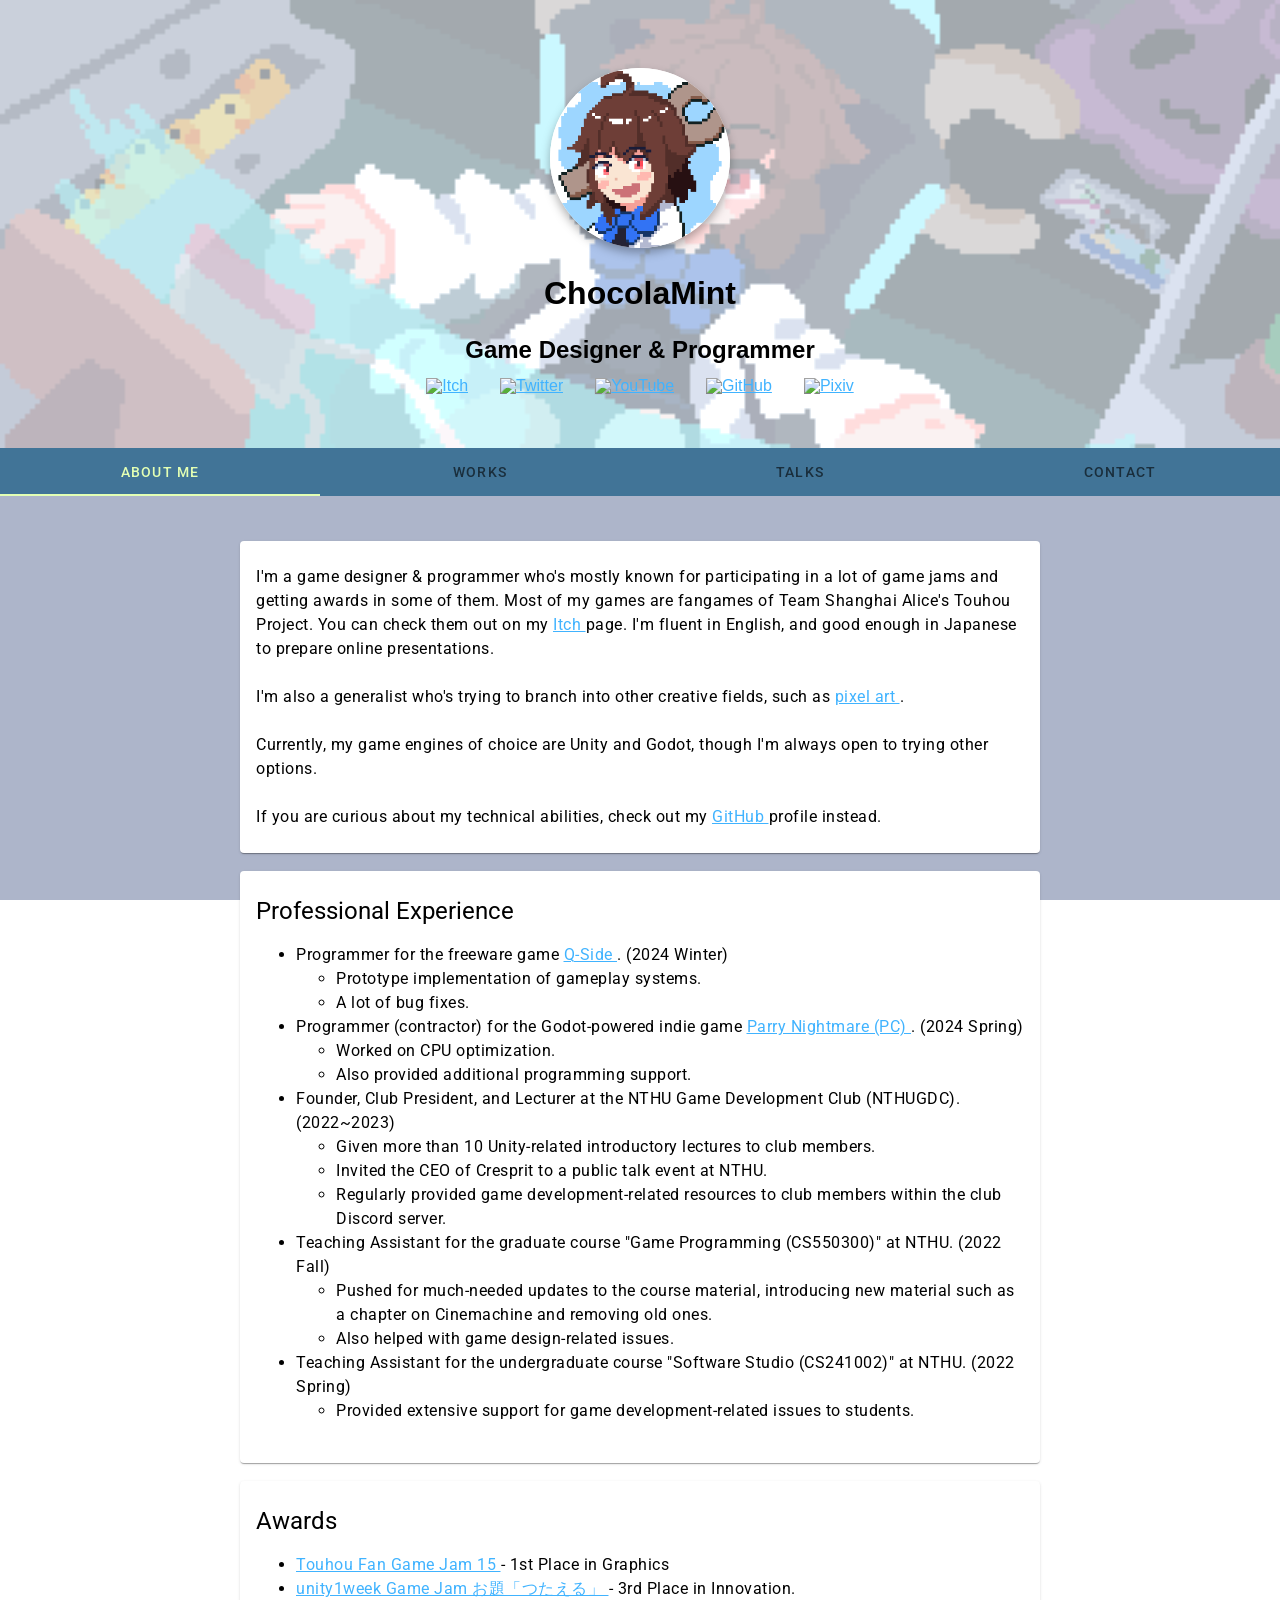
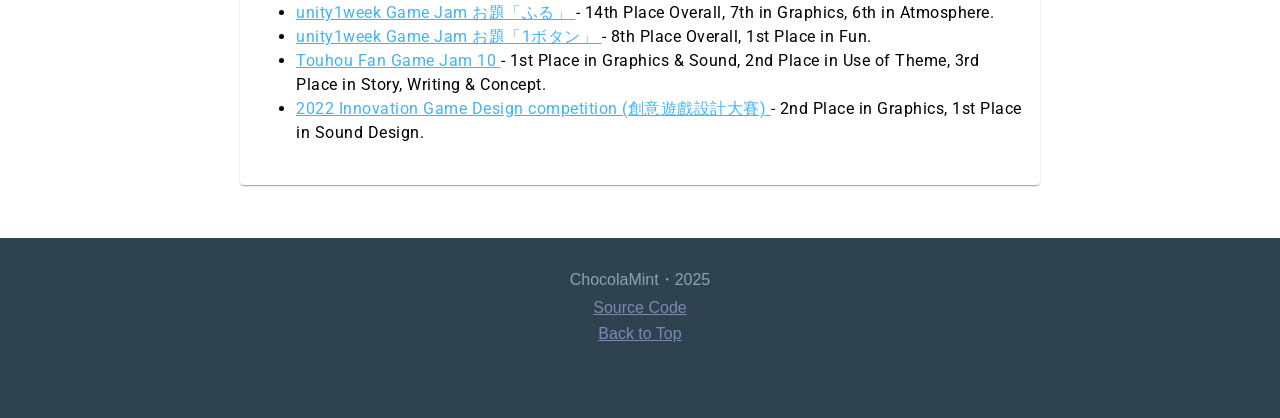
==== commit 5333642f: "Updates" ====
--- a/index.html
+++ b/index.html
@@ -39,19 +39,19 @@
 		<meta property="og:image" content="https://chocola-mint.github.io/_app/immutable/assets/pfp.1d43b0f7.png"/>
 		
 		<link href="./_app/immutable/assets/0.60ae09e0.css" rel="stylesheet">
-		<link rel="modulepreload" href="./_app/immutable/entry/start.2ab4c7b2.js">
+		<link rel="modulepreload" href="./_app/immutable/entry/start.f660cbc4.js">
 		<link rel="modulepreload" href="./_app/immutable/chunks/index.6505ca0d.js">
-		<link rel="modulepreload" href="./_app/immutable/chunks/singletons.123346a7.js">
+		<link rel="modulepreload" href="./_app/immutable/chunks/singletons.65c3df8e.js">
 		<link rel="modulepreload" href="./_app/immutable/chunks/index.0bdc85c2.js">
-		<link rel="modulepreload" href="./_app/immutable/entry/app.61a689ea.js">
-		<link rel="modulepreload" href="./_app/immutable/nodes/0.50b9c2c6.js">
+		<link rel="modulepreload" href="./_app/immutable/entry/app.fd8e4e2e.js">
+		<link rel="modulepreload" href="./_app/immutable/nodes/0.a5be9645.js">
 		<link rel="modulepreload" href="./_app/immutable/chunks/classAdderBuilder.6f523e9e.js">
 		<link rel="modulepreload" href="./_app/immutable/chunks/CommonLabel.af6d7fa8.js">
 		<link rel="modulepreload" href="./_app/immutable/chunks/animationframe.6c2d92fd.js">
-		<link rel="modulepreload" href="./_app/immutable/chunks/stores.284b6453.js">
-		<link rel="modulepreload" href="./_app/immutable/chunks/navigation.622e5340.js">
+		<link rel="modulepreload" href="./_app/immutable/chunks/stores.a316e87d.js">
+		<link rel="modulepreload" href="./_app/immutable/chunks/navigation.017b31e8.js">
 		<link rel="modulepreload" href="./_app/immutable/chunks/OpenInNewTab.e8905700.js">
-		<link rel="modulepreload" href="./_app/immutable/nodes/2.5ab613c1.js">
+		<link rel="modulepreload" href="./_app/immutable/nodes/2.20ca2121.js">
 		<link rel="modulepreload" href="./_app/immutable/chunks/Paper.862b4c5c.js">
 		<link rel="modulepreload" href="./_app/immutable/chunks/Subtitle.d25e78a5.js"><!-- HEAD_svelte-4kbbjp_START --><link rel="preload" as="image" href="/_app/immutable/assets/itch-io.28e4a34a.svg"><link rel="preload" as="image" href="/_app/immutable/assets/twitter.e86fbac9.svg"><link rel="preload" as="image" href="/_app/immutable/assets/youtube.a72e3cca.svg"><link rel="preload" as="image" href="/_app/immutable/assets/github.7a0dd11e.svg"><link rel="preload" as="image" href="/_app/immutable/assets/pixiv.19b96ef5.png"><link rel="preload" as="image" href="[data-uri]"><link rel="preload" as="image" href="/_app/immutable/assets/banner.f849b83e.png"><!-- HEAD_svelte-4kbbjp_END -->
 	</head>
@@ -145,7 +145,9 @@
 </div>
     <br>
     <div class="smui-paper smui-paper--raised smui-paper--elevation-z1 smui-paper--rounded"><h5 class="smui-paper__title">Awards</h5>
-        <div class="smui-paper__content"><ul><li><a href="https://unityroom.com/games/shijiquest" target="_blank" rel="noopener noreferrer" style="">unity1week Game Jam お題「つたえる」
+        <div class="smui-paper__content"><ul><li><a href="https://chocola-mint.itch.io/kanako-vs-suika" target="_blank" rel="noopener noreferrer" style="">Touhou Fan Game Jam 15
+</a> - 1st Place in Graphics</li>
+                <li><a href="https://unityroom.com/games/shijiquest" target="_blank" rel="noopener noreferrer" style="">unity1week Game Jam お題「つたえる」
 </a> - 3rd Place in Innovation.</li>
                 <li><a href="https://unityroom.com/games/amebrella" target="_blank" rel="noopener noreferrer" style="">unity1week Game Jam お題「ふる」
 </a> - 14th Place Overall, 7th in Graphics, 6th in Atmosphere.</li>
@@ -159,7 +161,7 @@
     
 </div></div>
         <br></div>
-    <footer class="svelte-14dc48u"><div style="position:relative;top:2em;align-items:center;display:flex;flex-direction:column;gap=10px"><div>ChocolaMint・2023</div>
+    <footer class="svelte-14dc48u"><div style="position:relative;top:2em;align-items:center;display:flex;flex-direction:column;gap=10px"><div>ChocolaMint・2025</div>
             <div style="margin-top:0.5em"><a href="https://github.com/chocola-mint/chocola-mint.github.io" target="_blank" rel="noopener noreferrer" style="color:rgb(126, 136, 175)">Source Code
 </a></div>
             
@@ -170,7 +172,7 @@
 			
 			<script>
 				{
-					__sveltekit_tthb94 = {
+					__sveltekit_6nu9jn = {
 						base: new URL(".", location).pathname.slice(0, -1),
 						env: {}
 					};
@@ -180,8 +182,8 @@
 					const data = [null,null];
 
 					Promise.all([
-						import("./_app/immutable/entry/start.2ab4c7b2.js"),
-						import("./_app/immutable/entry/app.61a689ea.js")
+						import("./_app/immutable/entry/start.f660cbc4.js"),
+						import("./_app/immutable/entry/app.fd8e4e2e.js")
 					]).then(([kit, app]) => {
 						kit.start(app, element, {
 							node_ids: [0, 2],
